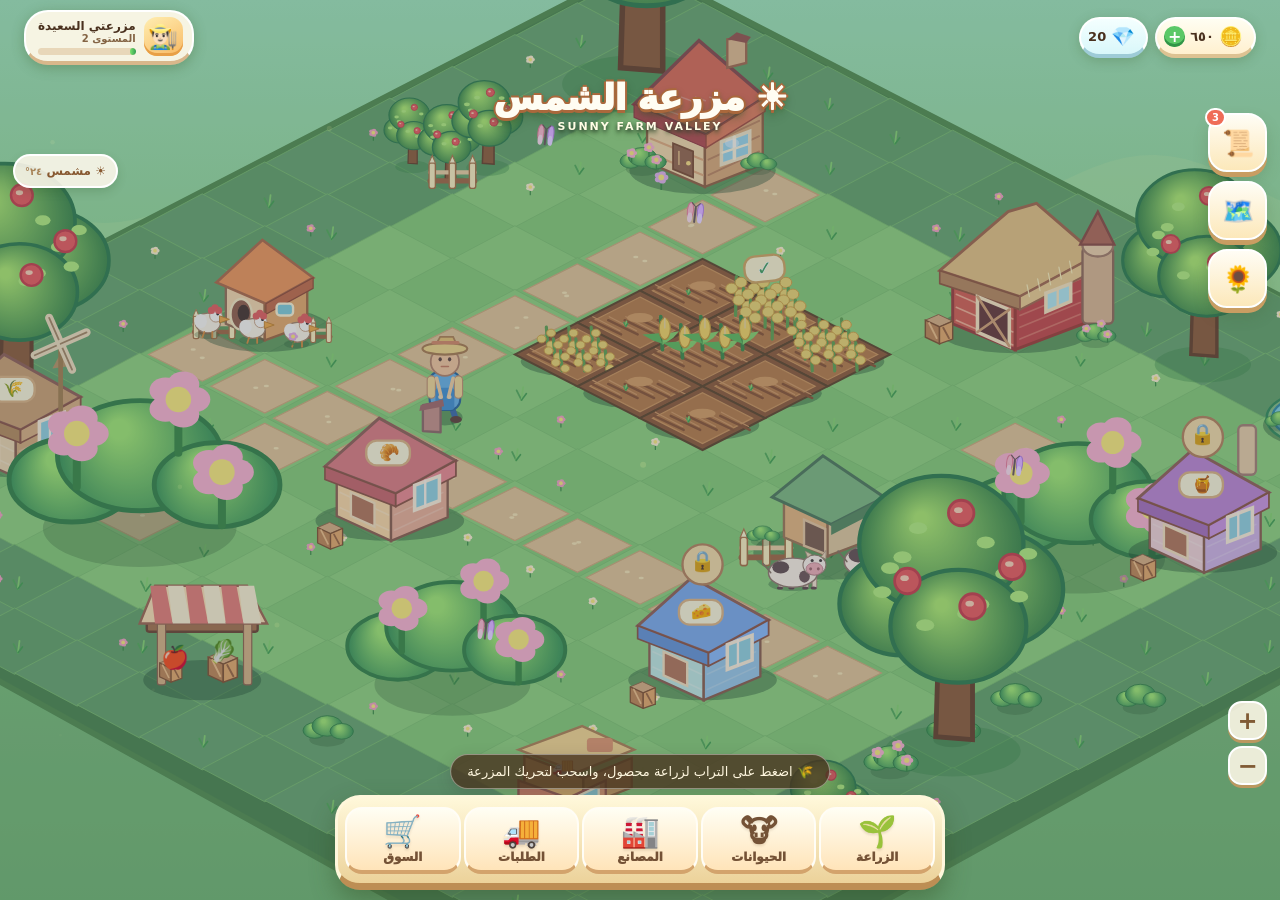
==== sunny-farm/index.html @ 95ce3a07 "Add Sunny Farm Safari browser game" ====
<!DOCTYPE html>
<html lang="ar" dir="rtl">
<head>
<meta charset="utf-8"><meta name="viewport" content="width=device-width,initial-scale=1,viewport-fit=cover,maximum-scale=1,user-scalable=no">
<meta name="theme-color" content="#7ccf74"><meta name="apple-mobile-web-app-capable" content="yes">
<title>مزرعة الشمس ✨ | Sunny Farm</title>
<style>
:root{--brown:#674027;--dark:#49301e;--cream:#fff8e8;--gold:#ffc84d;--green:#4ba65b;--shadow:0 7px 0 #00000016,0 15px 35px #30231925}
*{box-sizing:border-box;-webkit-tap-highlight-color:transparent}html,body{margin:0;width:100%;height:100%;overflow:hidden;font-family:system-ui,-apple-system,"Segoe UI",Tahoma,sans-serif;color:var(--dark);overscroll-behavior:none;-webkit-user-select:none;user-select:none}body{background:#81c86a}button{font:inherit;cursor:pointer;border:0;touch-action:manipulation}button:active{transform:translateY(2px) scale(.98)}#game{display:block;width:100%;height:100%;touch-action:none;cursor:grab}#game:active{cursor:grabbing}
#ui{position:absolute;inset:0;pointer-events:none;overflow:hidden}#ui>*{pointer-events:auto}
.topbar{position:absolute;left:12px;right:12px;top:calc(env(safe-area-inset-top) + 10px);display:flex;align-items:center;justify-content:space-between;gap:8px;z-index:5;direction:ltr}.profile{display:flex;direction:rtl;gap:8px;align-items:center;background:#fff9e9ed;border:2px solid #fff;border-bottom:4px solid #d9b78b;border-radius:24px;padding:5px 9px 5px 12px;min-width:132px;box-shadow:0 3px 13px #375d2455}.avatar{width:39px;height:39px;display:grid;place-items:center;border-radius:13px;background:linear-gradient(150deg,#ffeeb1,#f8b963);font-size:24px;box-shadow:inset 0 -3px #e8a047}.profile-name{font-size:12px;font-weight:900}.level-line{font-size:10px;color:#836343;font-weight:800}.level-track{height:7px;background:#e8d7b9;border-radius:9px;margin-top:4px;overflow:hidden}.level-fill{height:100%;width:0;background:linear-gradient(90deg,#7ce46e,#319f53);border-radius:9px;transition:width .4s}.wallet{display:flex;align-items:center;gap:7px;direction:rtl}.money-pill{display:flex;align-items:center;gap:5px;background:linear-gradient(180deg,#fffef2,#fff0cf);border:2px solid white;border-bottom:4px solid #ddc292;border-radius:24px;padding:6px 11px 6px 7px;box-shadow:0 3px 12px #375d2440;font-size:13px;font-weight:900;white-space:nowrap}.money-pill span{font-size:19px}.money-pill.gems{background:linear-gradient(180deg,#f4ffff,#d9f7fa);border-bottom-color:#9ecbd7}.plus{display:grid;place-items:center;background:#5bc867;color:white;border-radius:50%;height:21px;width:21px;font-size:16px;box-shadow:inset 0 -3px #319448}
.logo{position:absolute;top:calc(env(safe-area-inset-top) + 80px);left:50%;transform:translateX(-50%);pointer-events:none;text-align:center;filter:drop-shadow(0 3px 2px #3a68294f);white-space:nowrap}.logo-title{font-size:29px;font-weight:1000;line-height:1;color:#fffdf3;text-shadow:0 3px #aa683c,2px 0 #aa683c,-2px 0 #aa683c,0 -2px #aa683c,0 6px 12px #23392240;letter-spacing:-1px}.logo-sub{margin-top:4px;font-size:11px;color:#fffde6;text-shadow:0 2px 4px #283c2b;font-weight:900;letter-spacing:2px}.weather{position:absolute;left:13px;top:calc(env(safe-area-inset-top) + 154px);background:#fff9eddf;color:#875830;padding:8px 10px;border:2px solid white;border-radius:18px;box-shadow:0 4px 10px #32541e30;font-weight:900;font-size:12px;max-width:140px}.weather small{font-size:10px;color:#a88458}
.floating-tools{position:absolute;right:13px;top:calc(env(safe-area-inset-top) + 113px);display:flex;flex-direction:column;gap:9px}.float-btn{width:53px;height:53px;position:relative;border-radius:19px;background:linear-gradient(180deg,#fffdf5,#fce8ba);border:2px solid #fff;box-shadow:0 5px 0 #c99d62,0 8px 15px #3d5a2a35;font-size:26px;display:grid;place-items:center}.float-btn b{position:absolute;top:-7px;left:-5px;background:#ef6c57;color:white;border:2px solid white;border-radius:12px;padding:2px 5px;font-size:10px}.hint{position:absolute;left:50%;bottom:calc(env(safe-area-inset-bottom) + 111px);transform:translateX(-50%);background:#493621ce;color:#fff7df;padding:9px 16px;border:1px solid #fff6;border-radius:20px;font-size:12px;white-space:nowrap;max-width:95vw;overflow:hidden;text-overflow:ellipsis;pointer-events:none;text-align:center;box-shadow:0 4px 15px #3333;transition:opacity .3s}.dock{position:absolute;bottom:calc(env(safe-area-inset-bottom) + 10px);left:50%;transform:translateX(-50%);width:min(610px,calc(100% - 18px));height:88px;display:flex;align-items:center;justify-content:space-evenly;gap:3px;padding:7px;background:linear-gradient(180deg,#fff8da,#ecd29a);border:3px solid #fff7dc;border-bottom:7px solid #bd8e54;border-radius:25px;box-shadow:0 11px 25px #34532470}.dock button{min-width:0;flex:1;height:67px;border-radius:17px;background:linear-gradient(180deg,#fffef3,#ffe4b9);border:2px solid #fffdf6;border-bottom:4px solid #d3a36c;display:flex;align-items:center;flex-direction:column;justify-content:center;gap:2px;color:#745236;font-weight:1000;font-size:10px;white-space:nowrap}.dock button.selected,.dock button:active{background:linear-gradient(180deg,#fff3b7,#fbc462);border-bottom-color:#b47831}.dock .ico{font-size:28px;line-height:1.08;filter:drop-shadow(0 2px 1px #93755233)}
.zoom-controls{position:absolute;bottom:calc(env(safe-area-inset-bottom) + 115px);right:13px;display:flex;flex-direction:column;gap:6px}.zoom-controls button{width:39px;height:39px;border-radius:14px;background:#fff8e9de;border:2px solid white;color:#805b35;font-size:24px;font-weight:900;box-shadow:0 3px 0 #bc9860}.toast{position:absolute;top:calc(env(safe-area-inset-top) + 143px);left:50%;transform:translate(-50%,-10px);background:#503720f0;color:white;border:2px solid #fff8;border-radius:19px;padding:12px 18px;font-weight:800;font-size:13px;text-align:center;opacity:0;pointer-events:none;transition:transform .25s,opacity .25s;max-width:90vw;z-index:30}.toast.show{opacity:1;transform:translate(-50%,0)}
#sheetBackdrop{position:absolute;inset:0;background:#1a251455;z-index:11;display:none;align-items:flex-end;justify-content:center;backdrop-filter:blur(2px);-webkit-backdrop-filter:blur(2px)}#sheetBackdrop.open{display:flex}#sheet{width:min(530px,100%);max-height:min(78dvh,780px);overflow:auto;background:linear-gradient(180deg,#fffae9,#f7e3bb);border:3px solid #fff7df;border-bottom:0;border-radius:29px 29px 0 0;box-shadow:0 -9px 40px #1e2b205e;padding:17px 15px calc(env(safe-area-inset-bottom) + 20px);color:#67422c;animation:sheetIn .23s ease-out;scrollbar-width:thin}#sheet::-webkit-scrollbar{width:5px}#sheet::-webkit-scrollbar-thumb{background:#cda779;border-radius:20px}@keyframes sheetIn{from{transform:translateY(30px);opacity:.6}to{transform:translateY(0);opacity:1}}.sheet-head{display:flex;align-items:center;justify-content:space-between;margin-bottom:12px;gap:10px}.sheet-head h2{margin:0;font-size:21px;color:#70442e;text-shadow:0 1px white}.sheet-head .sub{font-size:12px;color:#a07953;margin:5px 0 0}.close-btn{width:39px;height:39px;background:#ffe4cf;border:2px solid white;border-bottom:4px solid #e6b999;border-radius:14px;color:#9d5e4e;font-size:25px;line-height:1;flex-shrink:0}.card-grid{display:grid;grid-template-columns:repeat(2,minmax(0,1fr));gap:10px}.item-card{min-width:0;background:linear-gradient(180deg,#fffef5,#fff1d9);border:2px solid #fff;border-bottom:5px solid #e6c18d;border-radius:20px;padding:12px;text-align:right;box-shadow:0 2px 8px #8b5a2714}.card-icon{height:51px;display:grid;place-items:center;font-size:38px;margin-bottom:4px;filter:drop-shadow(0 3px 1px #71523520)}.card-name{font-size:15px;font-weight:1000}.card-desc{font-size:11px;color:#a07852;min-height:27px;margin-top:4px;line-height:1.6}.pill-row{display:flex;align-items:center;justify-content:space-between;gap:6px;margin-top:10px}.mini-pill{font-size:11px;font-weight:900;border-radius:15px;background:#f4e4c9;padding:5px 7px}.green-btn,.orange-btn,.red-btn,.muted-btn{border-radius:13px;color:white;background:linear-gradient(180deg,#74d871,#369f54);border:2px solid #c9ffc5;border-bottom:4px solid #277a46;font-weight:950;font-size:12px;padding:9px 12px;text-shadow:0 1px #367537;box-shadow:0 4px 9px #30783d20;white-space:nowrap}.orange-btn{background:linear-gradient(#ffcd6e,#ed8a39);border-color:#fff3b2;border-bottom-color:#bd672f}.red-btn{background:linear-gradient(#ff9c8d,#e86652);border-color:#ffe9d1;border-bottom-color:#bb5442}.muted-btn{background:linear-gradient(#d9ccad,#b7a27e);border-color:#fff3d4;border-bottom-color:#918066}.green-btn:disabled,.orange-btn:disabled{filter:grayscale(.72);opacity:.65;cursor:default}.stack{display:flex;flex-direction:column;gap:10px}.list-card{display:flex;align-items:center;gap:12px;border-radius:20px;background:#fff9ec;border:2px solid white;border-bottom:4px solid #dec19b;padding:12px}.list-icon{width:51px;height:51px;display:grid;place-items:center;background:#fff0ce;border-radius:15px;font-size:30px;flex-shrink:0}.list-body{flex:1;min-width:0}.list-title{font-weight:1000;font-size:14px}.list-desc{font-size:11px;color:#a07b59;margin-top:5px;line-height:1.5}.section-title{font-size:15px;font-weight:1000;margin:12px 1px 9px}.inv-grid{display:grid;grid-template-columns:repeat(3,minmax(0,1fr));gap:8px}.inv-cell{border-radius:17px;background:#fffaf0;border:2px solid white;border-bottom:4px solid #e9cba2;padding:8px;text-align:center}.inv-cell .i{font-size:27px}.inv-cell .n{font-weight:900;font-size:11px}.inv-cell .v{font-weight:1000;font-size:14px;color:#44964d}.progress{height:12px;border-radius:14px;background:#e3cb9e;border:2px solid #fff1d6;overflow:hidden;margin:8px 0}.progress span{display:block;height:100%;border-radius:12px;background:linear-gradient(90deg,#a6e76e,#4bad53);transition:width .3s}.big-action{width:100%;font-size:15px;padding:13px}.empty{font-size:12px;color:#9b744d;text-align:center;padding:20px 8px}.field-note{background:#fff5d8;border:1px dashed #d5ad71;border-radius:15px;padding:10px;margin:10px 0;font-size:12px;line-height:1.7}.order-line{display:flex;align-items:center;flex-wrap:wrap;gap:7px;margin:8px 0;font-size:13px}.order-line .need{background:#f4e5cb;border-radius:14px;padding:5px 8px;font-weight:900}.order-line .ok{background:#dff1c5;color:#39854b}.craft-done{color:#3c9f49;font-size:12px;font-weight:900}.mode-sign{position:absolute;top:calc(env(safe-area-inset-top) + 152px);left:50%;transform:translateX(-50%);background:#fff5d7f2;border:2px solid white;border-bottom:4px solid #d4a65f;border-radius:19px;padding:10px 13px;text-align:center;font-weight:900;font-size:13px;display:none;z-index:8;max-width:90vw}.mode-sign button{background:#ffdfcf;border-radius:9px;padding:4px 8px;margin-right:9px;color:#a95344;font-weight:900}
@media(min-width:800px){.logo-title{font-size:36px}.topbar{left:24px;right:24px}.dock{height:95px}.dock button{font-size:12px}.dock .ico{font-size:31px}.float-btn{width:59px;height:59px}.hint{font-size:13px}}@media(max-width:375px){.topbar{gap:3px;left:7px;right:7px}.profile{min-width:122px;padding:4px 6px;gap:5px}.avatar{width:33px;height:33px;font-size:20px}.money-pill{font-size:11px;padding:6px}.money-pill span{font-size:15px}.money-pill.gems .plus{display:none}.logo-title{font-size:24px}.dock{gap:1px;padding:5px}.dock button{font-size:9px}.dock .ico{font-size:25px}.hint{font-size:10px}}
</style>
</head>
<body>
<canvas id="game" aria-label="المزرعة التفاعلية"></canvas>
<div id="ui">
  <header class="topbar"><div class="profile"><div class="avatar">👨🏻‍🌾</div><div style="flex:1"><div class="profile-name">مزرعتي السعيدة</div><div class="level-line" id="levelText">المستوى 2</div><div class="level-track"><div class="level-fill" id="levelFill"></div></div></div></div><div class="wallet"><div class="money-pill"><span>🪙</span><b id="coinText">650</b><div class="plus">+</div></div><div class="money-pill gems"><span>💎</span><b id="gemText">20</b></div></div></header>
  <div class="logo"><div class="logo-title">☀️ مزرعة الشمس</div><div class="logo-sub">SUNNY FARM VALLEY</div></div>
  <button class="weather" id="weatherBtn" title="الطقس">☀️ مشمس <small>٢٤°</small></button>
  <div class="floating-tools"><button class="float-btn" id="questBtn" title="المهام">📜<b id="questBadge">3</b></button><button class="float-btn" id="expandBtn" title="توسعة المزرعة">🗺️</button><button class="float-btn" id="decorBtn" title="ديكور المزرعة">🌻</button></div>
  <div class="zoom-controls"><button id="zoomIn" aria-label="تكبير">+</button><button id="zoomOut" aria-label="تصغير">−</button></div>
  <div class="hint" id="hint">🌾 اضغط على التراب لزراعة محصول، واسحب لتحريك المزرعة</div>
  <div class="mode-sign" id="modeSign"></div>
  <nav class="dock"><button id="plantsBtn"><span class="ico">🌱</span>الزراعة</button><button id="animalsBtn"><span class="ico">🐮</span>الحيوانات</button><button id="factoriesBtn"><span class="ico">🏭</span>المصانع</button><button id="ordersBtn"><span class="ico">🚚</span>الطلبات</button><button id="shopBtn"><span class="ico">🛒</span>السوق</button></nav>
  <div id="toast" class="toast"></div>
  <div id="sheetBackdrop"><section id="sheet" role="dialog" aria-modal="true" aria-label="قائمة اللعبة"></section></div>
</div>
<script>
(()=>{'use strict';
const $=id=>document.getElementById(id), canvas=$('game'), ctx=canvas.getContext('2d',{alpha:false});
const W=106,H=54,MAP=16, SAVE_KEY='sunny_farm_valley_v3';let sw=0,sh=0,dpr=1,zoom=1,panX=0,panY=0,tick=0,frame=0;
const CROPS={wheat:{name:'قمح ذهبي',icon:'🌾',color:'#f5ca51',time:13000,cost:2,yield:4,xp:5,level:1,sell:5},corn:{name:'ذرة حلوة',icon:'🌽',color:'#e6d854',time:26000,cost:3,yield:4,xp:8,level:2,sell:7},carrot:{name:'جزر طازج',icon:'🥕',color:'#f28b3e',time:38000,cost:4,yield:4,xp:11,level:3,sell:9},sugar:{name:'قصب السكر',icon:'🎋',color:'#8cde69',time:58000,cost:6,yield:4,xp:15,level:4,sell:12},strawberry:{name:'فراولة',icon:'🍓',color:'#f65c62',time:75000,cost:8,yield:3,xp:19,level:5,sell:18},pumpkin:{name:'يقطين',icon:'🎃',color:'#f9ab3b',time:100000,cost:11,yield:3,xp:25,level:6,sell:25}};
const GOODS={...CROPS,egg:{name:'بيض طازج',icon:'🥚',sell:16},milk:{name:'حليب',icon:'🥛',sell:22},bread:{name:'خبز طازج',icon:'🍞',sell:35},cheese:{name:'جبن',icon:'🧀',sell:52},feed:{name:'علف',icon:'🌿',sell:15},syrup:{name:'شراب السكر',icon:'🍯',sell:70},jam:{name:'مربى',icon:'🫙',sell:92}};
const FAC={bakery:{name:'المخبز الدافئ',icon:'🥐',lvl:1,recipes:[{item:'bread',ingredients:{wheat:3},ms:24000,xp:16}]},mill:{name:'مطحنة العلف',icon:'🌾',lvl:1,recipes:[{item:'feed',qty:3,ingredients:{wheat:2,corn:1},ms:19000,xp:12}]},dairy:{name:'معمل الألبان',icon:'🧀',lvl:3,recipes:[{item:'cheese',ingredients:{milk:2,corn:1},ms:47000,xp:26}]},sugarmill:{name:'معمل الحلويات',icon:'🍯',lvl:4,recipes:[{item:'syrup',ingredients:{sugar:3},ms:55000,xp:35},{item:'jam',ingredients:{strawberry:3,sugar:1},ms:80000,xp:45,level:5}]}};
const STATIC=[
 {x:3,y:2,type:'house',name:'بيت المزرعة',span:2},
 {x:8,y:2,type:'barn',name:'الحظيرة الكبيرة',span:2},
 {x:2,y:8,type:'chicken',name:'حظيرة الدجاج',span:2},
 {x:10,y:7,type:'cow',name:'مرعى الأبقار',span:2},
 {x:6,y:10,type:'bakery',name:'المخبز',span:2},
 {x:11,y:10,type:'dairy',name:'معمل الألبان',span:2},
 {x:2,y:12,type:'mill',name:'مطحنة العلف',span:2},
 {x:13,y:4,type:'sugarmill',name:'معمل الحلويات',span:2},
 {x:12,y:1,type:'pond',name:'بركة البط'},
 {x:1,y:4,type:'orchard',name:'بستان الأشجار'},
 {x:7,y:14,type:'market',name:'بسطة السوق'},
 {x:12,y:13,type:'truck',name:'لوحة الطلبات'}
];
const PLOT_POS=[[5,4],[6,4],[7,4],[5,5],[6,5],[7,5],[5,6],[6,6],[7,6],[4,4],[4,5],[4,6],[8,5],[8,6],[6,7],[7,7],[8,7],[5,7],[9,5],[10,4],[4,7],[3,6],[3,5],[6,8]];
function fresh(){return {coins:650,gems:20,level:2,xp:4,inventory:{wheat:8,corn:5,egg:2,feed:3,milk:0},plots:PLOT_POS.slice(0,9).map(([x,y],i)=>({x,y,crop:[1,2,6].includes(i)?'wheat':i===4?'corn':null,at:i===1?Date.now()-16000:i===2?Date.now()-7000:i===4?Date.now()-13000:i===6?Date.now()-3500:0})),animals:{chicken:{ready:true,end:0},cow:{ready:false,end:0}},factories:{bakery:null,mill:null,dairy:null,sugarmill:null},orders:[],stats:{harvest:0,eggs:0,orders:0},questsClaimed:{},decors:[],land:0,music:false,weather:false};}
let s=fresh();try{let d=JSON.parse(localStorage.getItem(SAVE_KEY)||'null');if(d&&typeof d.coins==='number'&&d.plots&&d.inventory){s={...fresh(),...d,animals:{...fresh().animals,...d.animals},factories:{...fresh().factories,...d.factories},stats:{...fresh().stats,...d.stats},questsClaimed:d.questsClaimed||{},decors:d.decors||[]};}}catch(e){}
const questDefs=[{key:'harvest',name:'موسم حصاد سعيد',desc:'احصد ٨ مرات من حقولك',icon:'🌾',target:8,reward:115,xp:22},{key:'eggs',name:'فطور أهل القرية',desc:'اجمع ٤ بيضات من الدجاج',icon:'🥚',target:4,reward:135,xp:24},{key:'orders',name:'تاجر القرية',desc:'سلّم طلبين للشاحنة',icon:'🚚',target:2,reward:170,xp:30}];
const rnd=(a,b)=>{let n=Math.sin(a*127.1+b*311.7)*43758.5453;return n-Math.floor(n);};
function save(){try{localStorage.setItem(SAVE_KEY,JSON.stringify(s));}catch(e){}};
function lvlGoal(l){return 26+l*23;}function inv(item){return s.inventory[item]||0;}function add(item,n){s.inventory[item]=Math.max(0,inv(item)+n);}function money(n){s.coins=Math.max(0,s.coins+n);updateHUD();}
function grantXP(n){s.xp+=n;let gained=0;while(s.xp>=lvlGoal(s.level)){s.xp-=lvlGoal(s.level);s.level++;s.coins+=70+s.level*20;gained++;}if(gained){toast('🎉 وصلت للمستوى '+s.level+'! فتحنا لك أشياء جديدة');bursts(sw*.5,sh*.33,'#ffd350',35);}updateHUD();save();}
function updateHUD(){$('coinText').textContent=s.coins.toLocaleString('ar-SA');$('gemText').textContent=s.gems;$('levelText').textContent='المستوى '+s.level;$('levelFill').style.width=Math.min(100,100*s.xp/lvlGoal(s.level))+'%';$('questBadge').textContent=questDefs.filter(q=>!s.questsClaimed[q.key]).length;}
function spawnOrder(i){const allowed=['wheat','corn','egg','bread','feed',...(s.level>=3?['carrot','milk']:[]),...(s.level>=4?['sugar','cheese']:[]),...(s.level>=5?['strawberry']:[])];const j=Math.floor(rnd(Date.now()%999999+i*31,i+3)*allowed.length);const item=allowed[j];let q=(item==='wheat'||item==='corn'?4+Math.floor(rnd(i,Date.now()%300)*3):item==='egg'?2: item==='feed'?2:1);return {id:Date.now()+i*33,item,qty:q,coins:Math.round(q*(GOODS[item].sell||10)*1.85+20),xp:12+q*4};}
if(!s.orders?.length){s.orders=[{id:1,item:'wheat',qty:5,coins:63,xp:14},{id:2,item:'egg',qty:2,coins:86,xp:18},{id:3,item:'corn',qty:4,coins:75,xp:17}];}
let pointer=null,moving=false,activeSheet='',selectedPlot=null,placeMode=null,toastTimer=null,particles=[],floatings=[],truckAnim=0,weatherShift=0,weatherOn=false;
function toast(msg){const el=$('toast');el.textContent=msg;el.classList.add('show');clearTimeout(toastTimer);toastTimer=setTimeout(()=>el.classList.remove('show'),2400)}
function hints(txt){$('hint').textContent=txt;$('hint').style.opacity='1';}
function showMode(txt){const el=$('modeSign');el.style.display='block';el.innerHTML='<span>'+txt+'</span><button id="stopMode">إلغاء ✕</button>';$('stopMode').onclick=()=>{placeMode=null;el.style.display='none'}}
function closeMode(){placeMode=null;$('modeSign').style.display='none'}
function openSheet(title,desc,body){activeSheet=title;$('sheet').innerHTML=`<div class="sheet-head"><div><h2>${title}</h2>${desc?`<p class="sub">${desc}</p>`:''}</div><button class="close-btn" id="sheetClose" aria-label="إغلاق">×</button></div>${body}`;$('sheetBackdrop').classList.add('open');$('sheetClose').onclick=closeSheet;}
function closeSheet(){$('sheetBackdrop').classList.remove('open');activeSheet=''}
$('sheetBackdrop').addEventListener('pointerdown',e=>{if(e.target===$('sheetBackdrop'))closeSheet()});
function progressBar(p){return `<div class="progress"><span style="width:${Math.min(100,Math.max(0,p))}%"></span></div>`;}
function itemIcon(k){return GOODS[k]?.icon||'🎁'}
function afford(ingredients){return Object.entries(ingredients).every(([k,n])=>inv(k)>=n)}
function missingText(ingredients){return Object.entries(ingredients).map(([k,n])=>`${itemIcon(k)} ${n} <span style="color:${inv(k)>=n?'#4e9c59':'#d25b51'}">(عندك ${inv(k)})</span>`).join(' + ')}
function pickSeed(plot){selectedPlot=plot;let html='<div class="field-note">اختر محصولًا، ثم ارجع للحقل لما يكبر حتى تحصده. كل محصول ينتج عدة وحدات! 🌻</div><div class="card-grid">';for(let [k,c]of Object.entries(CROPS)){const lock=s.level<c.level;html+=`<div class="item-card"><div class="card-icon">${c.icon}</div><div class="card-name">${c.name}</div><div class="card-desc">⏱️ ${Math.round(c.time/1000)} ثانية · 📦 ${c.yield} محاصيل</div><div class="pill-row"><span class="mini-pill">🪙 ${c.cost}</span><button class="${lock?'muted-btn':'green-btn'}" ${lock||s.coins<c.cost?'disabled':''} data-seed="${k}">${lock?'🔒 مستوى '+c.level:'ازرع 🌱'}</button></div></div>`;}html+='</div>';openSheet('🌱 هيا نزرع!','حقل جاهز لبداية جديدة',html);document.querySelectorAll('[data-seed]').forEach(b=>b.onclick=()=>plant(plot,b.dataset.seed));}
function plant(plot,k){const c=CROPS[k];if(!c||s.level<c.level||s.coins<c.cost){toast('🪙 تحتاج عملات أو مستوى أعلى');return}plot.crop=k;plot.at=Date.now();money(-c.cost);bursts(...posOf(plot.x,plot.y),'#d5f797',8);floatText(plot.x,plot.y,'🌱 زراعة!');closeSheet();updateHUD();save();}
function harvest(plot){const c=CROPS[plot.crop];if(Date.now()-plot.at<c.time){showCrop(plot);return}add(plot.crop,c.yield);s.stats.harvest++;grantXP(c.xp);floatText(plot.x,plot.y,'+'+c.yield+' '+c.icon);bursts(...posOf(plot.x,plot.y),c.color,16);plot.crop=null;plot.at=0;toast('✨ حصاد رائع! +'+c.yield+' '+c.name);save();}
function showCrop(plot){let c=CROPS[plot.crop],remaining=Math.max(0,c.time-(Date.now()-plot.at)),ready=remaining===0;let body=`<div style="text-align:center;font-size:67px;margin:12px">${c.icon}</div><div style="text-align:center;font-size:16px;font-weight:1000">${ready?'محصولك جاهز للحصاد!':'محصولك ينمو الآن...'}</div>${progressBar(100-100*remaining/c.time)}<div class="field-note">${ready?'احصد الآن واحصل على '+c.yield+' محاصيل.':'متبقي '+Math.ceil(remaining/1000)+' ثانية · تستطيع إكمال أعمال المزرعة والعودة لاحقًا.'}</div><button class="green-btn big-action" id="cropAction">${ready?'🌾 احصد المحصول':'✨ أسرع النمو (💎 1)'}</button>`;openSheet(c.icon+' '+c.name,'من حقل مزرعتك',body);$('cropAction').onclick=()=>{if(ready){harvest(plot);closeSheet();}else if(s.gems>0){s.gems--;plot.at=Date.now()-c.time;updateHUD();save();showCrop(plot)}else toast('💎 ما عندك جواهر كافية')};}
function animalSheet(key){let a=s.animals[key],ch=key==='chicken',req=ch?{wheat:2}:{corn:3},item=ch?'egg':'milk',name=ch?'دجاجات المزرعة':'أبقار المزرعة',produced=ch?2:2,ms=ch?30000:49000;let ready=a.ready||(a.end&&Date.now()>=a.end);if(ready){a.ready=true;a.end=0;save()}let html=`<div style="text-align:center;font-size:72px;margin:7px">${ch?'🐓 🐔':'🐄 🐮'}</div><div class="field-note">${ready?'💚 حيواناتك مبسوطة ومنتجاتها جاهزة للجمع!':a.end?'⏱️ الحيوانات تأكل الآن وتستعد للإنتاج.':'🌿 أطعم الحيوانات حتى تنتج لك منتجات طازجة.'}</div>`;
if(a.end&&!ready){html+=progressBar(100-100*(a.end-Date.now())/ms)+`<p style="text-align:center;font-size:12px">متبقي ${Math.ceil((a.end-Date.now())/1000)} ثانية</p>`;}else if(ready){html+=`<button class="green-btn big-action" id="animalAction">${itemIcon(item)} اجمع ${produced} ${GOODS[item].name}</button>`;}else{html+=`<p class="section-title">المطلوب للتغذية</p><p>${missingText(req)}</p><button class="green-btn big-action" ${!afford(req)?'disabled':''} id="animalAction">🌿 أطعم الحيوانات</button>`;}openSheet((ch?'🐔 ':'🐮 ')+name,'من أجمل أركان المزرعة',html);
let b=$('animalAction');if(b)b.onclick=()=>{if(ready){add(item,produced);a.ready=false;a.end=0;if(ch)s.stats.eggs+=produced;grantXP(ch?8:13);bursts(...posOf(ch?2:10,ch?8:7),'#ffe59c',18);toast('🎉 جمعت '+produced+' '+GOODS[item].name);}else if(afford(req)){Object.entries(req).forEach(([k,n])=>add(k,-n));a.end=Date.now()+ms;a.ready=false;toast('💚 الحيوانات تأكل بسعادة!')}save();animalSheet(key)};}
function factorySheet(k){let f=FAC[k];if(s.level<f.lvl){return openSheet('🔒 '+f.name,'المبنى يحتاج تطوير المزرعة',`<div class="empty" style="font-size:40px">🏗️</div><div class="field-note">افتح ${f.name} عند الوصول إلى المستوى ${f.lvl}. اجمع الخبرة من الزراعة والطلبات!</div>`)}let task=s.factories[k];let done=task&&Date.now()>=task.end;let html=`<div class="field-note">${task?done?'✨ تم تجهيز المنتج! اضغط لاستلامه.':'🔥 المصنع يعمل الآن... يمكنك متابعة المزرعة.':'اختر منتجًا لصناعته من محاصيل مزرعتك.'}</div>`;
if(task){let good=GOODS[task.item],r=f.recipes.find(r=>r.item===task.item);html+=`<div class="list-card"><div class="list-icon">${good.icon}</div><div class="list-body"><div class="list-title">${good.name} × ${task.qty}</div><div class="list-desc">${done?'جاهز للاستلام!':'باقي '+Math.ceil((task.end-Date.now())/1000)+' ثانية'}</div>${progressBar(done?100:100-(task.end-Date.now())/r.ms)}</div></div><br><button id="factoryTake" class="${done?'green-btn':'muted-btn'} big-action" ${!done?'disabled':''}>${done?'📦 استلم المنتج':'⏳ جاري الإنتاج'}</button>`;}else{html+='<div class="stack">';for(let r of f.recipes){let lock=s.level<(r.level||1);html+=`<div class="list-card"><div class="list-icon">${itemIcon(r.item)}</div><div class="list-body"><div class="list-title">${GOODS[r.item].name} × ${r.qty||1}</div><div class="list-desc">${missingText(r.ingredients)}<br>⏱️ ${Math.round(r.ms/1000)} ثانية</div></div><button class="${lock?'muted-btn':'orange-btn'}" data-craft="${r.item}" ${lock||!afford(r.ingredients)?'disabled':''}>${lock?'🔒':'اصنع'}</button></div>`;}html+='</div>';}openSheet(f.icon+' '+f.name,'الإنتاج والتصنيع',html);
if(task&&done){$('factoryTake').onclick=()=>{add(task.item,task.qty);s.factories[k]=null;grantXP(f.recipes.find(r=>r.item===task.item).xp);toast('📦 استلمت '+GOODS[task.item].name);bursts(...posOf((STATIC.find(o=>o.type===k)||{x:6}).x,(STATIC.find(o=>o.type===k)||{y:10}).y),'#ffe36b',19);save();factorySheet(k)}}
document.querySelectorAll('[data-craft]').forEach(b=>b.onclick=()=>{let r=f.recipes.find(r=>r.item===b.dataset.craft);if(!r||!afford(r.ingredients))return toast('المكونات غير كافية');Object.entries(r.ingredients).forEach(([item,n])=>add(item,-n));s.factories[k]={item:r.item,qty:r.qty||1,end:Date.now()+r.ms};toast('🔥 بدأ التصنيع!');save();factorySheet(k)});}
function ordersSheet(){let html='<div class="field-note">🚚 جهّز المطلوب وسلمه للسائق. يعطيك عملات ذهبية وخبرة ويجيب لك طلبات جديدة!</div><div class="stack">';for(let [i,o]of s.orders.entries()){let okay=inv(o.item)>=o.qty;html+=`<div class="list-card"><div class="list-icon">${i===0?'🚛':i===1?'📦':'🧑‍🌾'}</div><div class="list-body"><div class="list-title">طلب القرية #${i+1}</div><div class="list-desc">مطلوب: ${itemIcon(o.item)} ${GOODS[o.item].name} <b>${o.qty}</b> (عندك ${inv(o.item)})</div><div class="list-desc" style="color:#58883b;font-weight:950">🪙 ${o.coins} + ⭐ ${o.xp}</div></div><button data-order="${i}" class="${okay?'green-btn':'muted-btn'}" ${okay?'':'disabled'}>سلّم</button></div>`;}html+='</div>';openSheet('🚚 طلبات القرية','اربح من منتجات مزرعتك',html);document.querySelectorAll('[data-order]').forEach(b=>b.onclick=()=>{let i=+b.dataset.order,o=s.orders[i];if(!o||inv(o.item)<o.qty)return;add(o.item,-o.qty);money(o.coins);grantXP(o.xp);s.stats.orders++;truckAnim=Date.now();floatText(12,13,'🪙 +'+o.coins);s.orders[i]=spawnOrder(i+Math.floor(Math.random()*100));save();toast('🚚 تم توصيل الطلب! +'+o.coins+' عملة');ordersSheet()});}
function marketSheet(){let html='<div class="field-note">🛒 الدكان يشتري منك الفائض بالسعر المعروض. وخزنة المستودع تحفظ كل منتجاتك تلقائيًا.</div><div class="inv-grid">';for(let [k,item]of Object.entries(GOODS)){let n=inv(k);if(n===0&&!(k in CROPS))continue;html+=`<div class="inv-cell"><div class="i">${item.icon}</div><div class="n">${item.name}</div><div class="v">× ${n}</div><button class="orange-btn" style="font-size:10px;padding:6px 9px;margin-top:5px" data-sell="${k}" ${n<1?'disabled':''}>بع 1 🪙${item.sell}</button></div>`;}html+='</div><p class="section-title">تطويرات المزرعة</p><div class="list-card"><div class="list-icon">🌱</div><div class="list-body"><div class="list-title">افتح حقلًا جديدًا</div><div class="list-desc">مساحة إضافية لزراعة محاصيل أكثر</div></div><button class="green-btn" id="buyPlot">🪙 '+plotPrice()+'</button></div>';
openSheet('🛒 دكان القرية','بيع، تطوير، وتجارة',html);document.querySelectorAll('[data-sell]').forEach(b=>b.onclick=()=>{let k=b.dataset.sell;if(inv(k)<1)return;add(k,-1);money(GOODS[k].sell);save();marketSheet();});$('buyPlot').onclick=buyPlot;}
function plotPrice(){return 100+Math.max(0,s.plots.length-9)*55;}
function buyPlot(){if(s.plots.length>=PLOT_POS.length){toast('🌾 فتحت كل الحقول!');return}let cost=plotPrice();if(s.coins<cost){toast('🪙 تحتاج '+cost+' عملة لشراء الحقل');return}money(-cost);let [x,y]=PLOT_POS[s.plots.length];s.plots.push({x,y,crop:null,at:0});grantXP(7);floatText(x,y,'🌱 حقل جديد!');save();toast('✨ فتحت حقل جديد!');marketSheet();}
function plantsSheet(){let total=s.plots.length;let html=`<div class="field-note">🌾 عندك ${total} حقول · ${s.plots.filter(p=>p.crop&&Date.now()-p.at>=CROPS[p.crop].time).length} جاهزة للحصاد. اضغط على حقل التراب في المزرعة لتزرع.</div><div class="card-grid">`;for(let [k,c]of Object.entries(CROPS)){html+=`<div class="item-card"><div class="card-icon">${c.icon}</div><div class="card-name">${c.name}</div><div class="card-desc">${c.level>s.level?'🔒 يفتح بمستوى '+c.level:'متاح للزراعة'} · ⏱️ ${c.time/1000} ث</div><div class="pill-row"><span class="mini-pill">📦 ${inv(k)}</span><span class="mini-pill">🪙 ${c.sell} / وحدة</span></div></div>`;}html+='</div><br><button class="green-btn big-action" id="newField">🌱 أضف حقلًا · 🪙 '+plotPrice()+'</button>';openSheet('🌾 الزراعة والحصاد','ازرع وشاهد مزرعتك تكبر',html);$('newField').onclick=()=>{buyPlot();plantsSheet()};}
function animalsOverview(){let html='<div class="stack">';for(let k of ['chicken','cow']){let a=s.animals[k],ready=a.ready||(a.end&&a.end<=Date.now());html+=`<div class="list-card"><div class="list-icon">${k==='chicken'?'🐔':'🐄'}</div><div class="list-body"><div class="list-title">${k==='chicken'?'حظيرة الدجاج':'مرعى الأبقار'}</div><div class="list-desc">${ready?'💚 المنتجات جاهزة للجمع':a.end?'⏱️ الإنتاج جارٍ':'🌿 بحاجة إلى تغذية'}</div></div><button class="green-btn" data-animal="${k}">زيارة</button></div>`;}html+='</div>';openSheet('🐮 حيوانات المزرعة','اهتم بها لتحصل على منتجات طازجة',html);document.querySelectorAll('[data-animal]').forEach(b=>b.onclick=()=>animalSheet(b.dataset.animal));}
function factoriesOverview(){let html='<div class="stack">';for(let [k,f] of Object.entries(FAC)){let busy=s.factories[k],locked=s.level<f.lvl;html+=`<div class="list-card"><div class="list-icon">${f.icon}</div><div class="list-body"><div class="list-title">${f.name}</div><div class="list-desc">${locked?'🔒 يفتح بالمستوى '+f.lvl:busy?(Date.now()>=busy.end?'✨ المنتج جاهز':'🔥 يعمل حاليًا'):'جاهز لصنع منتجات رائعة'}</div></div><button class="${locked?'muted-btn':'green-btn'}" data-factory="${k}">${locked?'🔒':'دخول'}</button></div>`;}html+='</div>';openSheet('🏭 المصانع والإنتاج','حوّل المحاصيل إلى منتجات أغلى',html);document.querySelectorAll('[data-factory]').forEach(b=>b.onclick=()=>factorySheet(b.dataset.factory));}
function questSheet(){let html='<div class="stack">';for(let q of questDefs){let v=s.stats[q.key]||0,done=v>=q.target,claimed=!!s.questsClaimed[q.key];html+=`<div class="list-card"><div class="list-icon">${q.icon}</div><div class="list-body"><div class="list-title">${q.name}</div><div class="list-desc">${q.desc} · ${Math.min(v,q.target)}/${q.target}</div>${progressBar(v/q.target*100)}<div style="font-size:11px;color:#9a6a38;font-weight:900">🪙 ${q.reward} + ⭐ ${q.xp}</div></div><button class="${done&&!claimed?'green-btn':'muted-btn'}" ${!done||claimed?'disabled':''} data-claim="${q.key}">${claimed?'✓ تم':done?'استلم':'قريبًا'}</button></div>`;}html+='</div>';openSheet('📜 لوحة الإنجازات','أنجز التحديات واربح المكافآت',html);document.querySelectorAll('[data-claim]').forEach(b=>b.onclick=()=>{let q=questDefs.find(x=>x.key===b.dataset.claim);if(!q||s.questsClaimed[q.key]||s.stats[q.key]<q.target)return;s.questsClaimed[q.key]=true;money(q.reward);grantXP(q.xp);toast('🏆 استلمت مكافأة '+q.name);save();questSheet()});}
function landSheet(){let price=250+s.land*300,html=`<div style="text-align:center;font-size:65px;margin:4px">🏞️</div><div class="field-note">وسّع أراضي المزرعة للجهة الخضراء، وأضف ديكورات وتطويرات. توسعت ${s.land} مرة.</div><div class="list-card"><div class="list-icon">🪙</div><div class="list-body"><div class="list-title">افتح قطعة أرض خضراء</div><div class="list-desc">تفتح منطقة ذات أشجار وزهور جديدة</div></div><button id="landBuy" class="green-btn" ${s.land>=4?'disabled':''}>${s.land>=4?'مكتملة':price+' 🪙'}</button></div>`;openSheet('🗺️ توسعة المزرعة','أرض أكبر، فرص أجمل',html);$('landBuy').onclick=()=>{if(s.coins<price){toast('🪙 ما عندك عملات كفاية');return}if(s.land>=4)return;money(-price);s.land++;grantXP(35);bursts(sw*.5,sh*.4,'#b9f76b',28);toast('🏞️ فتحت أرضًا جديدة!');save();landSheet()};}
const DECORS=[{type:'flower',name:'حديقة زهور',icon:'🌷',cost:35},{type:'tree',name:'شجرة تفاح',icon:'🌳',cost:60},{type:'fountain',name:'نافورة',icon:'⛲',cost:130},{type:'hay',name:'بالات قش',icon:'🟨',cost:25},{type:'bench',name:'جلسة خشبية',icon:'🪑',cost:45},{type:'windmill',name:'طاحونة هواء',icon:'🎡',cost:180}];
function decorSheet(){let html='<div class="field-note">🎨 اختر زينة ثم اضغط على أرض فاضية في المزرعة لوضعها بالمكان اللي يعجبك.</div><div class="card-grid">';DECORS.forEach((d,i)=>html+=`<div class="item-card"><div class="card-icon">${d.icon}</div><div class="card-name">${d.name}</div><div class="pill-row"><span class="mini-pill">🪙 ${d.cost}</span><button class="orange-btn" data-decor="${i}" ${s.coins<d.cost?'disabled':''}>اختَر</button></div></div>`);html+='</div>';openSheet('🌻 زينة المزرعة','أجمل مزرعة من تصميمك',html);document.querySelectorAll('[data-decor]').forEach(b=>b.onclick=()=>{placeMode=DECORS[+b.dataset.decor];closeSheet();showMode('✨ اضغط على مكان فاضي لوضع '+placeMode.name);toast('🌼 اختر أرضًا داخل المزرعة')});}
function landAllowed(x,y){let min=2-(s.land>=2?1:0)-(s.land>=4?1:0),max=13+(s.land>=1?1:0)+(s.land>=3?1:0);return x>=min&&y>=min&&x<=max&&y<=max;}
function canPlace(x,y){if(x<0||y<0||x>=MAP||y>=MAP||!landAllowed(x,y))return false;if(s.plots.some(p=>p.x===x&&p.y===y))return false;if(STATIC.some(o=>Math.abs(o.x-x)<(o.span||1)&&Math.abs(o.y-y)<(o.span||1)))return false;return !s.decors.some(o=>o.x===x&&o.y===y);}
function putDecor(x,y){if(!placeMode)return;if(!canPlace(x,y)){toast('🌿 اختر مساحة فاضية أخرى');return}if(s.coins<placeMode.cost){toast('🪙 تحتاج عملات أكثر');closeMode();return}money(-placeMode.cost);s.decors.push({x,y,type:placeMode.type});bursts(...posOf(x,y),'#ffe07d',20);floatText(x,y,'✨ '+placeMode.name);toast('🌸 تزيين رائع!');closeMode();save();}
$('plantsBtn').onclick=plantsSheet;$('animalsBtn').onclick=animalsOverview;$('factoriesBtn').onclick=factoriesOverview;$('ordersBtn').onclick=ordersSheet;$('shopBtn').onclick=marketSheet;$('questBtn').onclick=questSheet;$('expandBtn').onclick=landSheet;$('decorBtn').onclick=decorSheet;
$('weatherBtn').onclick=()=>{s.weather=!s.weather;weatherOn=s.weather;toast(weatherOn?'🌧️ بدأ المطر! اسمع أجواء المزرعة':'☀️ عادت الشمس المشرقة!');save()};
$('zoomIn').onclick=()=>{zoom=Math.min(1.55,zoom+.12)};$('zoomOut').onclick=()=>{zoom=Math.max(.52,zoom-.12)};
function resize(){let box=canvas.getBoundingClientRect();sw=box.width;sh=box.height;dpr=Math.min(2,devicePixelRatio||1);canvas.width=Math.round(sw*dpr);canvas.height=Math.round(sh*dpr);if(!resize.once){zoom=sw<550?.84:sw<880?1.02:1.18;panX=0;panY=0;resize.once=true}}window.addEventListener('resize',resize);resize();
function proj(x,y){return [(x-y)*W*.5,(x+y)*H*.5]};function posOf(x,y){let [px,py]=proj(x,y);let [cx,cy]=proj(7,7);return [sw*.5+panX+(px-cx)*zoom,sh*.50+panY+(py-cy)*zoom]};function cellAt(sx,sy){let[cx,cy]=proj(7,7),xx=(sx-sw*.5-panX)/zoom+cx,yy=(sy-sh*.5-panY)/zoom+cy;return {x:Math.round((yy/H+xx/W)),y:Math.round((yy/H-xx/W))};}
// Drawing helpers: all scenery is hand-painted vector artwork, no remote assets required.
function poly(points,fill,stroke,lw=1){ctx.beginPath();ctx.moveTo(...points[0]);for(let i=1;i<points.length;i++)ctx.lineTo(...points[i]);ctx.closePath();if(fill){ctx.fillStyle=fill;ctx.fill()}if(stroke){ctx.strokeStyle=stroke;ctx.lineWidth=lw;ctx.stroke()}}
function oval(x,y,rx,ry,fill,stroke,lw=1){ctx.beginPath();ctx.ellipse(x,y,Math.max(.01,rx),Math.max(.01,ry),0,0,Math.PI*2);if(fill){ctx.fillStyle=fill;ctx.fill()}if(stroke){ctx.strokeStyle=stroke;ctx.lineWidth=lw;ctx.stroke()}}
function roundRect(x,y,w,h,r,fill,stroke,lw=1){ctx.beginPath();ctx.roundRect(x,y,w,h,r);if(fill){ctx.fillStyle=fill;ctx.fill()}if(stroke){ctx.lineWidth=lw;ctx.strokeStyle=stroke;ctx.stroke()}}
function line(x,y,x2,y2,color,lw=1){ctx.beginPath();ctx.moveTo(x,y);ctx.lineTo(x2,y2);ctx.strokeStyle=color;ctx.lineWidth=lw;ctx.lineCap='round';ctx.stroke()}
function txt(text,x,y,size=12,color='white',stroke='#653c2d',width=2){ctx.textAlign='center';ctx.textBaseline='middle';ctx.font=`900 ${size}px system-ui, sans-serif`;ctx.lineJoin='round';if(width){ctx.lineWidth=width*2;ctx.strokeStyle=stroke;ctx.strokeText(text,x,y)}ctx.fillStyle=color;ctx.fillText(text,x,y)}
function shade(hex,diff){let v=hex.replace('#','');let rgb=[0,2,4].map(i=>Math.min(255,Math.max(0,parseInt(v.slice(i,i+2),16)+diff)));return '#'+rgb.map(i=>i.toString(16).padStart(2,'0')).join('')}
function gradient(x,y,r,c1,c2){let g=ctx.createRadialGradient(x-r*.25,y-r*.32,2,x,y,r);g.addColorStop(0,c1);g.addColorStop(1,c2);return g}
function drop(rx=43,ry=15){oval(0,6,rx,ry,'#254d2861')}
function flower(x,y,scale=1,col='#ffc46e'){ctx.save();ctx.translate(x,y);ctx.scale(scale,scale);line(0,4,0,-5,'#428e3e',1.5);for(let i=0;i<5;i++){let a=i*Math.PI*2/5;oval(Math.cos(a)*3,Math.sin(a)*3-6,3,2.4,col)}oval(0,-6,2.4,2.4,'#ffec75');ctx.restore()}
function grass(x,y,s=1){line(x,y,x-3*s,y-6*s,'#5cae53',1.5);line(x,y,x+1*s,y-8*s,'#8dd66a',1.5);line(x,y,x+3*s,y-4*s,'#4da54b',1.4)}
function soilTile(){poly([[0,-H*.50],[W*.5,0],[0,H*.5],[-W*.5,0]],'#946034','#684c27',1.7);poly([[0,-H*.40],[W*.40,0],[0,H*.40],[-W*.40,0]],'#bd8144','#d39a57',1);for(let i=-2;i<=2;i++){let xx=i*14;line(xx-13,-2,xx+12,10,'#915a30',2.1);line(xx-12,-5,xx+11,7,'#d59c5e',1)}}
function tile(x,y){ctx.save();let color=(x+y)%2===0?'#96d476':'#8dce70';if(!landAllowed(x,y))color=(x+y)%2===0?'#6ca662':'#70a967';const rr=rnd(x,y);poly([[0,-H*.52],[W*.5,0],[0,H*.52],[-W*.5,0]],color,'#84c369',.7);
if(landAllowed(x,y)&&((x<2||x>13||y<2||y>13))){poly([[0,-H*.46],[W*.45,0],[0,H*.46],[-W*.45,0]],'#b1e487');}
if(rr>.7)grass(-12+rr*18,rr*12,rr*.8+.6);if(rr<.18)flower(13,-3,.65,'#fff0c5');if(rnd(y,x)>.86)flower(-14,5,.65,'#f5a6b8');if((x===4&&y>=2&&y<=12)||(y===9&&x>=2&&x<=12)||((x===10||x===11)&&y===4)){poly([[0,-H*.42],[W*.43,0],[0,H*.42],[-W*.43,0]],'#e5c68e','#d3ad74',1);for(let i=0;i<2;i++)oval((rnd(x+i,y)-.5)*23,(rnd(y+i,x)-.5)*10,2.2,1.1,'#f8e4ab');}
ctx.restore()}
function fence(dx,dy,scale=1){ctx.save();ctx.translate(dx,dy);ctx.scale(scale,scale);line(-21,0,21,0,'#a76d3e',5);line(-21,-8,21,-8,'#efd09a',4);for(let i of [-19,0,19]){roundRect(i-3,-17,6,24,2,'#fff0b6','#ac753f',1.3);poly([[i-3,-17],[i,-24],[i+3,-17]],'#fff7c6','#b47e46',1)}ctx.restore()}
function woodenCrate(x,y,scale=1){ctx.save();ctx.translate(x,y);ctx.scale(scale,scale);poly([[-14,-10],[0,-16],[15,-9],[1,-3]],'#deb27a','#95673e',1);poly([[-14,-10],[1,-3],[1,15],[-14,8]],'#c68b4f','#89582d',1.5);poly([[1,-3],[15,-9],[15,10],[1,15]],'#e9ac63','#89582d',1.5);line(-10,-7,-2,9,'#f3c280',2);line(5,-2,11,9,'#a16a3a',2);ctx.restore()}
function tree(x=0,y=0,size=1,fruit=false){ctx.save();ctx.translate(x,y);ctx.scale(size,size);oval(0,5,24,9,'#3e873e55');poly([[-6,0],[-5,-32],[-1,-45],[7,-40],[7,1]],'#956235','#6f4726',1.7);line(1,-35,12,-49,'#875428',4);for(let [xx,yy,r] of [[-18,-47,22],[14,-52,25],[-4,-68,29],[2,-39,24]]){oval(xx,yy,r,r*.83,gradient(xx,yy,r,'#b2eb68','#448c43'),'#388247',1.5);}for(let i=0;i<11;i++){let a=i*2.399+1,rad=18+rnd(i,Math.round(x*3))*15;oval(Math.cos(a)*rad,-56+Math.sin(a)*rad*.61,3.2,2.1,'#b9ef78');}if(fruit){for(let [i,j] of [[-16,-55],[21,-60],[3,-79],[7,-46]]){oval(i,j,4.5,4.5,'#ef6158','#ce4546',1);oval(i-1,j-1,1.5,1,'#ffd4ae')}}ctx.restore()}
function bush(x,y,s=1,flowers=false){ctx.save();ctx.translate(x,y);ctx.scale(s,s);oval(0,3,20,8,'#32592740');for(let [xx,yy,r] of [[-14,-7,13],[0,-12,17],[16,-6,13]])oval(xx,yy,r,r*.67,gradient(xx,yy,r,'#a6e96b','#409750'),'#3d8741',1);if(flowers){for(let [a,b] of [[-13,-10],[8,-17],[17,-2]])flower(a,b,1.1,'#ffb6c6')}ctx.restore()}
function cropArt(type,progress){let a=Math.max(.06,progress),sway=Math.sin(tick*1.9+progress*4)*1.5;ctx.save();ctx.globalAlpha=progress<.12?.65:1;
if(type==='wheat'){for(let row=0;row<3;row++)for(let col=0;col<3;col++){let x=(col-1)*19+(row-1)*6,y=(row-1)*10+4,height=7+a*26;line(x,y,x+sway,y-height,'#69a54a',2.7);if(a>.2){for(let k=0;k<3;k++){oval(x+sway+(k%2?-4:4),y-height+5+k*5,3+a*2,2.6+a*1.8,'#efd56b','#d4a540',.8)}}}}
else if(type==='corn'){for(let i=0;i<5;i++){let x=(i-2)*17,y=(i%2)*7-4,h=9+a*34;line(x,y,x+sway,y-h,'#478e42',3.2);poly([[x,y-5],[x-8,y-14*a],[x-17,y-23*a],[x-3,y-14]],'#68bc56');poly([[x,y-13],[x+14,y-28*a],[x+9,y-10],[x,y-4]],'#8ed466');if(a>.5){oval(x+2,y-h*.63,4.7,9,'#f7d65e','#c99d37',1);line(x+2,y-h*.66,x+2,y-h*.95,'#eed793',1.3)}}}
else if(type==='carrot'){for(let i=0;i<6;i++){let x=(i%3-1)*22+((i/3)|0)*-7,y=(Math.floor(i/3)-.5)*14;oval(x,y+2,8,5,'#8b542b');if(a>.36){poly([[x-5,y-1],[x,y+13*a],[x+6,y-1]],'#ee893f','#c46d2c',1);for(let k=-1;k<=1;k++){line(x,y,x+k*7,y-7-17*a,'#57aa4a',2.7);oval(x+k*6,y-7-16*a,3.5,6,'#74c65d')}}else grass(x,y,.65)}}
else if(type==='sugar'){for(let i=0;i<6;i++){let x=(i%3-1)*18+(Math.floor(i/3)-.5)*9,y=Math.floor(i/3)*9-7;line(x,y,x,y-32*a,'#86d16c',4);for(let k=0;k<4*a;k++){line(x-2,y-k*7-4,x+2,y-k*7-4,'#cfe998',1)}line(x,y-14*a,x-12,y-23*a,'#54aa4b',3);line(x,y-18*a,x+11,y-29*a,'#73bf52',3)}}
else if(type==='strawberry'){for(let i=0;i<6;i++){let x=(i%3-1)*18+(Math.floor(i/3)-.5)*5,y=Math.floor(i/3)*8-2;bush(x,y,.35,false);if(a>.4){oval(x+3,y-5,4+a*2,5+a*2,'#f15e5c','#b84040',.6);oval(x+1,y-6,1,1,'#ffdd98')}}}
else if(type==='pumpkin'){for(let i=0;i<5;i++){let x=(i-2)*19,y=(i%2)*8;oval(x,y,5+a*7,3+a*8,'#f4a54e','#ba6b2c',1);line(x,y-4-a*6,x+3,y-8-a*7,'#489b45',2);line(x-4,y,x-4,y+6,'#e6bc5e',1)}}ctx.restore()}
function plotArt(plot){drop(48,13);soilTile();if(plot.crop){let c=CROPS[plot.crop],v=Math.min(1,(Date.now()-plot.at)/c.time);cropArt(plot.crop,v);if(v>=1){ctx.save();ctx.translate(0,-38+Math.sin(tick*3)*3);ctx.rotate(-.1);roundRect(-17,-16,34,22,9,'#fff4c5','#d6a95b',2);txt('✓',0,-4,16,'#4ea357','#fff',.4);ctx.restore()}}else{oval(0,-4,11,4,'#d9a15d');grass(-12,3,.5)}}
function roofShingles(x,y,cols=5,rows=3,w=16,h=9){for(let j=0;j<rows;j++)for(let i=0;i<cols;i++){let a=x+i*w+j*2,b=y+j*h;line(a,b,a+w*.7,b+h*.25,'#ffffff42',1.2)}}
function label(text,levelLocked=false){ctx.save();let w=Math.min(160,54+text.length*7.1);roundRect(-w/2,-125,w,27,12,'#fff9def5','#d9b47c',2);txt((levelLocked?'🔒 ':'')+text,0,-111,12,'#865532',null,0);ctx.restore()}
function house(){drop(62,20); // farmhouse
poly([[-47,-43],[2,-24],[2,20],[-47,-1]],'#f7d9a1','#99673f',2);poly([[2,-24],[51,-46],[51,1],[2,20]],'#dfac71','#99673f',2);
for(let j=0;j<3;j++){line(-44,-34+j*13,0,-16+j*13,'#e6ae75',1.8);line(5,-16+j*13,48,-36+j*13,'#c18a5a',1.6)}
poly([[-58,-50],[-3,-104],[53,-56],[3,-24]],'#df704f','#8e5046',3);poly([[-58,-50],[3,-24],[3,-13],[-58,-39]],'#b95149','#9c403c',1);poly([[3,-24],[53,-56],[53,-44],[3,-13]],'#e78358','#ab553c',1.2);roofShingles(-42,-56,5,2,12,12);
// chimney
poly([[21,-81],[21,-105],[37,-107],[37,-85]],'#e6be87','#a96f49',2);poly([[21,-105],[29,-111],[41,-107],[37,-102]],'#9c5a48');
// doorway
poly([[-25,-17],[-8,-10],[-8,12],[-25,5]],'#9c6c48','#84522f',1.5);line(-20,-10,-20,1,'#f5ce87',1.1);oval(-12,0,2,2,'#ffe07b');
// window
poly([[16,-18],[40,-27],[40,-7],[16,1]],'#a1d7df','#f4e6bc',3);line(27,-22,27,-4,'#fff3cf',3);line(17,-9,38,-16,'#fff3cf',2);oval(25,-17,6,4,'#ffffff62');
// bushes
bush(-51,3,.7,true);bush(47,4,.55);flower(-35,18,1,'#e7b5e1');
}
function barn(){drop(66,20);poly([[-53,-41],[0,-21],[0,23],[-53,1]],'#d9654d','#a54438',2.5);poly([[0,-21],[58,-44],[58,1],[0,23]],'#c94e43','#a64433',2.5);for(let j=0;j<4;j++){line(-50,-35+j*11,-2,-14+j*11,'#f5b18b',1.3);line(4,-16+j*10,55,-37+j*10,'#dd7861',1.4)}
poly([[-64,-44],[-6,-94],[18,-101],[69,-57],[4,-22]],'#eac47c','#a96d46',2.5);poly([[-64,-44],[4,-22],[4,-11],[-64,-33]],'#be8c57','#985e3b',1.4);poly([[4,-22],[69,-57],[69,-45],[4,-11]],'#f2cf89','#a96e49',1.6);for(let i=0;i<5;i++)line(10+i*9,-32-i*5,12+i*9,-22-i*5,'#fff0b2',1);
poly([[-32,-22],[-5,-11],[-5,20],[-32,8]],'#6f4034','#fee8b9',3);line(-32,-22,-5,20,'#d8a56e',2.3);line(-5,-11,-32,8,'#d8a56e',2.3);
poly([[26,-25],[47,-33],[47,-18],[26,-9]],'#b9e8e4','#fbe6b5',3);line(36,-29,36,-15,'#fbe6b5',2);
// silo
roundRect(57,-64,26,65,4,'#dfb889','#996f52',2);oval(70,-65,13,9,'#f2d2a1','#aa8061',2);poly([[55,-66],[70,-94],[84,-66]],'#b76e51','#92523f',2);
woodenCrate(-65,6,.8);bush(68,15,.6,true)}
function coop(){drop(56,19);fence(-43,8,.8);fence(41,12,.7);poly([[-33,-34],[0,-17],[0,15],[-33,1]],'#f9d9a4','#9d7450',2);poly([[0,-17],[36,-34],[36,2],[0,15]],'#e9ac64','#a66d3c',2);poly([[-41,-34],[-2,-70],[41,-38],[1,-16]],'#f39a54','#b36f44',2.3);poly([[1,-16],[41,-38],[41,-29],[1,-7]],'#c87144','#995132');oval(-20,-7,9,13,'#986345','#f8e9b8',2);oval(-18,-8,5,7,'#4f3b29');roundRect(10,-16,14,10,3,'#86cdd0','#fff4ca',2);for(let i=0;i<3;i++)chickenOne(-49+i*38,10+i*3,.76, i*2.3);flower(24,16,.7,'#e9addb')}
function chickenOne(x,y,s=1,phase=0){ctx.save();ctx.translate(x,y+Math.sin(tick*3+phase)*1.4);ctx.scale(s,s);oval(0,2,14,5,'#315d2e4a');oval(1,-11,14,11,'#fff5db','#a98762',1.4);oval(-7,-13,7,8,'#fff9e9');oval(10,-19,7,7,'#fff9e9','#c99f75',1);poly([[14,-19],[25,-15],[14,-11]],'#f4ad42','#c68629',1);oval(12,-21,1.6,1.6,'#342d25');for(let z=0;z<3;z++)oval(5+z*4,-25-z%2*3,4,4,'#e86358');line(-3,-1,-5,5,'#dd923c',2);line(6,-1,6,5,'#dd923c',2);ctx.restore()}
function farmer(){
ctx.save();ctx.translate(Math.sin(tick*4)*.6,Math.sin(tick*6)*1.3);drop(15,7);
// swaying legs, leather boots and bright blue overalls
let step=Math.sin(tick*5);line(-6,-2,-7-step*3,8,'#456fa0',5);line(6,-2,7+step*3,8,'#456fa0',5);oval(-7-step*3,8,5,3,'#684735');oval(7+step*3,8,5,3,'#684735');
roundRect(-13,-33,26,33,9,'#6fb4dc','#326b93',1.7);roundRect(-15,-29,7,19,4,'#f6da8f','#c79669',1);roundRect(8,-29,7,19,4,'#f6da8f','#c79669',1);
roundRect(-8,-19,16,19,3,'#4c95c8');line(-7,-27,-3,-11,'#f6d19a',3);line(7,-27,3,-11,'#f6d19a',3);oval(-4,-11,1.7,1.7,'#f3dbad');oval(4,-11,1.7,1.7,'#f3dbad');
oval(0,-41,12,12,'#f7c894','#b98762',1.5);oval(-4,-43,1.4,1.8,'#674a39');oval(4,-43,1.4,1.8,'#674a39');line(-3,-37,3,-37,'#cb8159',1.3);
poly([[-10,-51],[-4,-62],[7,-62],[12,-51]],'#ebc46b','#b6864e',1.5);oval(0,-52,19,5,'#f4d780','#af814a',1.8);line(-10,-57,11,-57,'#d98d60',3);ctx.restore()}
function butterfly(x,y,s=1){ctx.save();ctx.translate(x,y+Math.sin(tick*2.9+x)*8);ctx.rotate(Math.sin(tick*1.4+y)*.13);ctx.scale(s,s);let flap=.55+Math.sin(tick*11+x)*.3;oval(-5,-2,6*flap,8,'#ffbdc4','#ec8294',1);oval(5,-2,6*flap,8,'#e8b7ff','#bc84d9',1);oval(-5,5,5*flap,5,'#ffdee2');oval(5,5,5*flap,5,'#f2d9ff');line(0,-5,0,9,'#725d57',2);line(0,-6,-4,-10,'#715b53',1);line(0,-6,4,-10,'#715b53',1);ctx.restore()}
function cowOne(x,y,s=1){ctx.save();ctx.translate(x,y+Math.sin(tick*2)*.9);ctx.scale(s,s);oval(0,10,31,9,'#244e2950');for(let xx of [-18,-3,15,26]){roundRect(xx,0,6,16,2,'#f8e4c5','#a38569',1);oval(xx+2,15,4,2,'#695047')}
oval(1,-5,32,19,'#fff1d9','#987c66',1.9);oval(-15,-12,11,8,'#6d554b');oval(16,0,7,8,'#765a51');line(-28,-5,-38,-17,'#8c775c',2);oval(29,-15,15,13,'#fff3df','#9a8168',1.4);oval(29,-10,11,8,'#f3b1ae','#c68485',1);oval(24,-10,1.9,2,'#a76c67');oval(34,-10,1.9,2,'#a76c67');oval(26,-21,2,2,'#4b4034');oval(37,-21,2,2,'#4b4034');poly([[20,-25],[17,-33],[25,-29]],'#f2d9b2','#b39673',1);poly([[38,-26],[44,-34],[44,-23]],'#f2d9b2','#b39673',1);ctx.restore()}
function cowBarn(){drop(63,23);fence(-52,10,1);fence(52,-2,.9);poly([[-37,-38],[0,-21],[0,9],[-37,-7]],'#e9b977','#a37b4f',2);poly([[0,-21],[39,-38],[39,-6],[0,9]],'#e4ca94','#9e724a',2);poly([[-47,-41],[-4,-76],[48,-41],[3,-18]],'#85bb79','#587e55',2.5);poly([[3,-18],[48,-41],[48,-32],[3,-9]],'#608e59');poly([[-20,-22],[-2,-14],[-2,7],[-20,0]],'#836247','#e9c897',2);cowOne(-30,26,.65);cowOne(37,17,.74);bush(-55,-5,.5)}
function factoryBase(color1,color2,roofCol,icon='✿',factory='bakery'){drop(63,17);poly([[-45,-39],[1,-19],[1,23],[-45,2]],color1,'#94654a',2);poly([[1,-19],[49,-42],[49,3],[1,23]],color2,'#916448',2);for(let j=0;j<3;j++){line(-42,-31+j*13,-1,-12+j*13,'#fff7e344',1.4);line(4,-12+j*13,45,-31+j*13,'#fff7e333',1.3)}
poly([[-55,-40],[-9,-81],[56,-45],[5,-17]],roofCol,'#996651',2.5);poly([[-55,-40],[5,-17],[5,-6],[-55,-29]],shade(roofCol,-21),'#935a40',1.4);poly([[5,-17],[56,-45],[56,-32],[5,-6]],shade(roofCol,14),'#935a40',1.5);
poly([[-33,-18],[-13,-9],[-13,11],[-33,2]],'#b87a54','#f8e1b4',2);poly([[21,-24],[42,-32],[42,-11],[21,-3]],'#99d3d5','#ffefcf',3);line(30,-28,30,-7,'#fff3dc',2);roundRect(-20,-62,37,21,9,'#fff7cf','#e1b77d',2);txt(icon,-1,-51,14,'#9d6d50',null,0);
if(factory==='bakery'){poly([[28,-70],[28,-92],[43,-95],[43,-69]],'#cb9580','#956e61',2);poly([[26,-92],[45,-97],[46,-91],[25,-87]],'#a86e63');}else if(factory==='mill'){poly([[32,-69],[40,-84],[46,-71]],'#be995f');line(39,-90,39,-34,'#aa854a',4);for(let a=0;a<4;a++){let ang=a*Math.PI/2+tick*.8,xx=39,yy=-90;line(xx,yy,xx+Math.cos(ang)*24,yy+Math.sin(ang)*24,'#f3dfb3',7);line(xx,yy,xx+Math.cos(ang)*24,yy+Math.sin(ang)*24,'#aa8a5d',1.5)}}else if(factory==='sugarmill'){roundRect(30,-102,15,42,4,'#eccf9e','#ab846d',2);}woodenCrate(-51,19,.73);}
function bakery(){factoryBase('#ffda9c','#eeb28e','#e2807a','🥐','bakery')}function mill(){factoryBase('#f0d7a4','#d8ae74','#d1a56c','🌾','mill')}function dairy(){factoryBase('#c6e9d8','#9fc9dd','#83aee2','🧀','dairy')}function sugarMill(){factoryBase('#f5d4cc','#d5b6db','#c38aca','🍯','sugarmill')}
function pond(){drop(55,20);oval(0,0,52,25,'#8bbf7c','#3c9155',2);oval(0,-1,47,21,'#71bfc2','#398f9e',2);oval(-8,-4,37,12,'#8ad4d6');for(let i=0;i<4;i++){let x=-28+i*18;oval(x,3+Math.sin(tick+i)*2,11,3,null,'#d7ffff84',1.2)}oval(-21,-9,11,6,'#4b9f62');poly([[-21,-9],[-10,-10],[-17,-2]],'#438e53');flower(-21,-11,1.1,'#ffb0c8');bush(43,7,.5,true);bush(-40,6,.5)}
function orchard(){for(let i=0;i<3;i++)tree(-34+i*32,(i%2)*13,.6+i*.08,true);fence(0,15,.9)}
function truck(){drop(54,15); // animated moving delivery truck
const dx=Date.now()-truckAnim<1900?Math.min(240,(Date.now()-truckAnim)/1900*240):0;
ctx.save();ctx.translate(dx,0);poly([[-45,-38],[5,-19],[5,5],[-45,-12]],'#f6bc67','#9e6b39',2);poly([[5,-19],[46,-36],[46,-11],[5,5]],'#dba45d','#9e6b39',2);poly([[-50,-43],[0,-24],[48,-43],[4,-63]],'#f9d889','#b5864e',2);roundRect(8,-53,22,12,3,'#e49a67');poly([[-50,-17],[-8,-2],[-8,13],[-50,-1]],'#e98962','#a75e49',2);poly([[-8,-2],[24,-17],[24,-2],[-8,13]],'#f2a26f','#a75e49',2);poly([[1,-4],[18,-12],[18,-3],[1,5]],'#9edcdb','#fff4cb',2);for(let xx of [-32,9]){oval(xx,11,10,10,'#454141','#282a2b',2);oval(xx,11,4.8,4.8,'#f4e3c4')}txt('🚚',-12,-27,15,'#ffffff',null,0);ctx.restore();}
function marketStall(){drop(50,17);roundRect(-47,-43,94,8,2,'#ad7847','#754b2d',2);for(let x of [-38,35])roundRect(x,-45,7,55,2,'#dcb67d','#976a48',1);poly([[-53,-42],[-40,-74],[38,-74],[55,-42]],'#ffe2ab','#a46c4b',2);for(let i=0;i<6;i++)poly([[-44+i*15,-74],[-31+i*15,-74],[-25+i*15,-42],[-40+i*15,-42]],i%2?'#fff1c7':'#e98270');woodenCrate(-27,-2,.65);woodenCrate(17,-5,.85);txt('🍎',-23,-12,19,'white',null,0);txt('🥬',18,-17,19,'white',null,0)}
function decorDraw(o){switch(o.type){case 'tree':tree(0,0,1.1,true);break;case 'flower':for(let i=0;i<10;i++)flower((rnd(i,2)-.5)*56,(rnd(i,3)-.5)*20,1.1,['#ffb0cb','#ffdc73','#e9b3ff'][i%3]);bush(0,0,.55,true);break;case 'fountain':drop(31,11);oval(0,-1,32,16,'#e4d4b7','#9a8874',2);oval(0,-3,27,12,'#8ad7df');roundRect(-6,-34,12,28,3,'#f7e2bf','#b59c7a',2);oval(0,-34,10,4,'#8ccfdb');for(let i=-1;i<=1;i++){ctx.beginPath();ctx.moveTo(0,-40);ctx.quadraticCurveTo(i*20,-42,i*20,-5);ctx.strokeStyle='#b0f7f4';ctx.lineWidth=2;ctx.stroke()}break;case 'hay':for(let i=0;i<3;i++){ctx.save();ctx.translate(i*21-25,i%2*9);roundRect(-13,-22,29,20,7,'#f9d668','#c99440',2);for(let k=0;k<4;k++)line(-8+k*5,-18,-8+k*5,-3,'#ebae48',1);ctx.restore()}break;case 'bench':roundRect(-31,-23,63,9,3,'#b98252','#784a2f',2);roundRect(-31,-12,63,10,3,'#d2a16a','#784a2f',2);line(-22,-1,-22,11,'#875a40',4);line(22,-1,22,11,'#875a40',4);break;case 'windmill':drop(36,13);poly([[-13,-3],[-9,-81],[5,-101],[17,-2]],'#e0bf8d','#a08056',2);poly([[-20,-83],[3,-115],[24,-83]],'#f2ddaa','#9a7556',2);for(let i=0;i<4;i++){let a=i*Math.PI/2+tick*.8,px=Math.cos(a)*36,py=Math.sin(a)*36;line(0,-75,px,-75+py,'#ead0a6',9);line(0,-75,px,-75+py,'#987951',1.5)}oval(0,-75,5,5,'#9e704a');break;}}
function details(){// gently moving world ambiance, dust, hills and wildflower border
let cx=sw*.5,cy=sh*.5;ctx.fillStyle='#79bd66';ctx.fillRect(0,0,sw,sh);let g=ctx.createLinearGradient(0,0,0,sh);g.addColorStop(0,'#a6e7b0');g.addColorStop(.45,'#92d47b');g.addColorStop(1,'#6db55c');ctx.fillStyle=g;ctx.fillRect(0,0,sw,sh);
// distant hillside strips
ctx.save();ctx.globalAlpha=.25;for(let j=0;j<3;j++){ctx.beginPath();ctx.moveTo(-30,sh*.20+j*32);for(let x=-30;x<sw+35;x+=15)ctx.lineTo(x,sh*(.21+j*.13)+Math.sin(x*.015+j)*34);ctx.lineTo(sw+35,sh);ctx.lineTo(-30,sh);ctx.closePath();ctx.fillStyle=['#c6ed9d','#80bb69','#579e67'][j];ctx.fill()}ctx.restore();}
function tileGround(){const order=[];for(let x=0;x<MAP;x++)for(let y=0;y<MAP;y++)order.push({x,y,sort:x+y});order.sort((a,b)=>a.sort-b.sort||a.x-b.x);
for(let {x,y}of order){let [px,py]=proj(x,y);ctx.save();ctx.translate(px,py);tile(x,y);ctx.restore();}
// picturesque plants around borders and paths
for(let x=0;x<MAP;x++)for(let y=0;y<MAP;y++){let r=rnd(x+44,y+9);if((x<2||x>13||y<2||y>13)&&r>.59){decorations.push({x,y,type:r>.88?'tree':'bush',seed:r})}}
}
let decorations=[];
function renderWorld(){const [cx,cy]=proj(7,7);ctx.save();ctx.translate(sw*.5+panX,sh*.50+panY);ctx.scale(zoom,zoom);ctx.translate(-cx,-cy);
// base board has gentle thick dirt diamond border
const center=[(MAP-1)*W*.0,(MAP-1)*H*.5];poly([[0,-W*.0-H*.6],[MAP*W*.5,(MAP-1)*H*.5],[0,(MAP*H)+11],[-MAP*W*.5,(MAP-1)*H*.5]],'#548b47','#5b9349',5);
let items=[];for(let x=0;x<MAP;x++)for(let y=0;y<MAP;y++){let [px,py]=proj(x,y);items.push({k:'tile',x,y,px,py,z:x+y})}items.sort((a,b)=>a.z-b.z||a.x-b.x);for(let o of items){ctx.save();ctx.translate(o.px,o.py);tile(o.x,o.y);ctx.restore()}
const actors=[];for(let p of s.plots)actors.push({x:p.x,y:p.y,t:'plot',data:p});for(let o of STATIC)actors.push({x:o.x,y:o.y,t:o.type,data:o});for(let o of s.decors)actors.push({x:o.x,y:o.y,t:'decor',data:o});for(let x=0;x<MAP;x++)for(let y=0;y<MAP;y++){let r=rnd(x+44,y+9);if((x<2||x>13||y<2||y>13)&&r>.57&&!canOccupyForScenery(x,y))actors.push({x,y,t:r>.86?'tree':'bush',seed:r});}
// intentional little living props
actors.push({x:4.7+Math.sin(tick*.2)*.35,y:7.8+Math.sin(tick*.27)*.3,t:'farmer',seed:1},{x:10,y:1,t:'tree',seed:3},{x:1,y:11,t:'tree',seed:4},{x:14,y:9,t:'tree',seed:5},{x:1,y:1,t:'tree',seed:6},{x:9,y:12,t:'bush',seed:7},{x:12,y:5,t:'bush',seed:8},{x:4,y:12,t:'bush',seed:9});
actors.sort((a,b)=>(a.x+a.y)-(b.x+b.y)||a.x-b.x);
for(let o of actors){let [xx,yy]=proj(o.x,o.y);ctx.save();ctx.translate(xx,yy);if(o.t==='plot')plotArt(o.data);else if(o.t==='house')house();else if(o.t==='barn')barn();else if(o.t==='chicken')coop();else if(o.t==='cow')cowBarn();else if(o.t==='bakery')bakery();else if(o.t==='dairy')dairy();else if(o.t==='mill')mill();else if(o.t==='sugarmill')sugarMill();else if(o.t==='pond')pond();else if(o.t==='orchard')orchard();else if(o.t==='market')marketStall();else if(o.t==='truck')truck();else if(o.t==='decor')decorDraw(o.data);else if(o.t==='farmer')farmer();else if(o.t==='tree')tree(0,0,(.65+o.seed*.35),o.seed>.8);else if(o.t==='bush')bush(0,0,.5+o.seed*.4,o.seed>.7);
if(['dairy','sugarmill'].includes(o.t)&&s.level<FAC[o.t].lvl){oval(0,-92,17,17,'#f7dc9e','#bb8756',2);txt('🔒',0,-93,17,'white',null,0)}
if(['bakery','dairy','mill','sugarmill'].includes(o.t)&&s.factories[o.t]){let t=s.factories[o.t];if(Date.now()>=t.end){oval(0,-122+Math.sin(tick*3)*3,14,14,'#fff9d4','#e8b15a',2);txt('✓',0,-124+Math.sin(tick*3)*3,14,'#55b35b',null,0)}else{for(let i=0;i<3;i++){let a=(tick*.65+i*.9)%2.7;oval(32+Math.sin(i+a)*6,-100-a*19,5+a*2,3+a,'#fffbe6'+(a<1?'b6':'59'))}}}
ctx.restore();}
const bugs=[[4.5,3.5],[10.8,5.2],[9.3,12.3],[2.4,4.1]];for(let i=0;i<bugs.length;i++){let p=bugs[i],px=proj(p[0]+Math.sin(tick*.33+i)*.4,p[1]+Math.cos(tick*.37+i)*.35);ctx.save();ctx.translate(px[0],px[1]-45);butterfly(0,0,.85);ctx.restore()}ctx.restore();}
function canOccupyForScenery(x,y){return s.plots.some(p=>p.x===x&&p.y===y)||s.decors.some(p=>p.x===x&&p.y===y)||STATIC.some(p=>Math.abs(p.x-x)<(p.span||1)+.2&&Math.abs(p.y-y)<(p.span||1)+.2)}
function rain(){ctx.save();ctx.strokeStyle='#ddfaff9c';ctx.lineWidth=1.4;for(let i=0;i<110;i++){let x=(rnd(i,111)*sw+tick*80)%sw,y=(rnd(i,919)*sh+tick*580)%sh;line(x,y,x-6,y+16,'#e8ffffaa',1.4)}ctx.restore()}
function shadeScene(){let day=(Math.sin(Date.now()/1000/75)+1)/2;let amt=Math.max(0,.25-day*.39);if(amt>.04){ctx.fillStyle=`rgba(30,55,105,${Math.min(.27,amt)})`;ctx.fillRect(0,0,sw,sh)}for(let i=0;i<11;i++){let x=rnd(i,33)*sw,y=rnd(i,77)*sh;let v=(Math.sin(tick*2+i)+1)/2;oval(x,y,1+2*v,1+2*v,'rgba(255,250,170,'+(v*.15)+')')}}
function bursts(x,y,col='#ffee81',n=10){for(let i=0;i<n;i++){let a=Math.PI*2*i/n,sp=40+Math.random()*95;particles.push({x,y,vx:Math.cos(a)*sp,vy:Math.sin(a)*sp-45,life:1,c:col,s:3+Math.random()*5})}}
function floatText(x,y,t){let [xx,yy]=posOf(x,y);floatings.push({x:xx,y:yy,txt:t,life:1})}
function renderParticles(dt){for(let i=particles.length-1;i>=0;i--){let p=particles[i];p.x+=p.vx*dt;p.y+=p.vy*dt;p.vy+=135*dt;p.life-=dt*1.4;if(p.life<=0){particles.splice(i,1);continue}ctx.globalAlpha=p.life;ctx.save();ctx.translate(p.x,p.y);ctx.rotate((1-p.life)*3);roundRect(-p.s/2,-p.s/2,p.s,p.s,2,p.c);ctx.restore()}ctx.globalAlpha=1;for(let i=floatings.length-1;i>=0;i--){let p=floatings[i];p.y-=22*dt;p.life-=dt*.72;if(p.life<=0){floatings.splice(i,1);continue}ctx.globalAlpha=p.life;txt(p.txt,p.x,p.y,17,'#fffddc','#5b8f3d',3)}ctx.globalAlpha=1;}
let lastT=performance.now();function animate(t){let dt=Math.min(.06,(t-lastT)/1000);lastT=t;tick+=dt;frame++;ctx.setTransform(dpr,0,0,dpr,0,0);ctx.clearRect(0,0,sw,sh);details();renderWorld();shadeScene();if(weatherOn)rain();renderParticles(dt);if(frame%45===0){for(let a of Object.values(s.animals))if(a.end&&a.end<=Date.now()){a.ready=true;a.end=0;save()}}requestAnimationFrame(animate)}
function handleTap(sx,sy){let c=cellAt(sx,sy),x=c.x,y=c.y;if(x<0||x>=MAP||y<0||y>=MAP)return; if(placeMode){putDecor(x,y);return;}let p=s.plots.find(p=>p.x===x&&p.y===y);if(p){if(!p.crop)pickSeed(p);else harvest(p);return}
let candidates=STATIC.filter(o=>Math.abs(o.x-x)<(o.span||1)&&Math.abs(o.y-y)<(o.span||1));let o=candidates.sort((a,b)=>Math.abs(a.x-x)+Math.abs(a.y-y)-Math.abs(b.x-x)-Math.abs(b.y-y))[0];if(o){switch(o.type){case'chicken':animalSheet('chicken');return;case'cow':animalSheet('cow');return;case'bakery':case'mill':case'dairy':case'sugarmill':factorySheet(o.type);return;case'truck':ordersSheet();return;case'market':marketSheet();return;case'house':questSheet();return;case'barn':plantsSheet();return;case'pond':toast('🦆 أجواء هادئة عند بركة البط');return;case'orchard':toast('🍎 قريبًا: أشجار الفاكهة المثمرة');return}}
let deco=s.decors.find(o=>o.x===x&&o.y===y);if(deco){toast('🌻 زينة جميلة!');return}
if(s.plots.length<PLOT_POS.length&&PLOT_POS.slice(s.plots.length).some(p=>p[0]===x&&p[1]===y)){toast('🌱 اضغط على السوق لتشتري حقلًا هنا!');return}
}
const pointers=new Map();let tapStart=null;canvas.addEventListener('pointerdown',e=>{canvas.setPointerCapture(e.pointerId);pointers.set(e.pointerId,{x:e.clientX,y:e.clientY});if(pointers.size===1){tapStart={x:e.clientX,y:e.clientY,time:Date.now()};moving=false}else tapStart=null});canvas.addEventListener('pointermove',e=>{if(!pointers.has(e.pointerId))return;let prev=pointers.get(e.pointerId);pointers.set(e.pointerId,{x:e.clientX,y:e.clientY});if(pointers.size===1){let dx=e.clientX-prev.x,dy=e.clientY-prev.y;panX+=dx;panY+=dy;if(tapStart&&Math.hypot(tapStart.x-e.clientX,tapStart.y-e.clientY)>8)moving=true;}else if(pointers.size===2){let arr=[...pointers.values()],ids=[...pointers.keys()];let other=arr[ids.indexOf(e.pointerId)===0?1:0];let prevDist=Math.hypot(prev.x-other.x,prev.y-other.y);let nextDist=Math.hypot(e.clientX-other.x,e.clientY-other.y);if(prevDist>4)zoom=Math.max(.52,Math.min(1.65,zoom*nextDist/prevDist));moving=true;}panX=Math.max(-950,Math.min(950,panX));panY=Math.max(-720,Math.min(720,panY));});canvas.addEventListener('pointerup',e=>{if(!moving&&tapStart&&pointers.size===1&&Date.now()-tapStart.time<700)handleTap(e.clientX,e.clientY);pointers.delete(e.pointerId);tapStart=null});canvas.addEventListener('pointercancel',e=>{pointers.delete(e.pointerId);tapStart=null});canvas.addEventListener('wheel',e=>{e.preventDefault();zoom=Math.max(.52,Math.min(1.65,zoom+(e.deltaY>0?-.07:.07)))},{passive:false});
weatherOn=s.weather;updateHUD();setTimeout(()=>hints('👆 اضغط على الحقول البنية للزراعة • اسحب لتتجول • قرّب بإصبعين'),3000);requestAnimationFrame(animate);setInterval(save,15000);document.addEventListener('visibilitychange',()=>{if(document.hidden)save()});
window.sunnyFarmDebug={get state(){return s},plant,handleTap,posOf,cellAt,openShop:marketSheet,openOrders:ordersSheet,openFactories:factoriesOverview,render:renderWorld};
})();
</script>
</body>
</html>
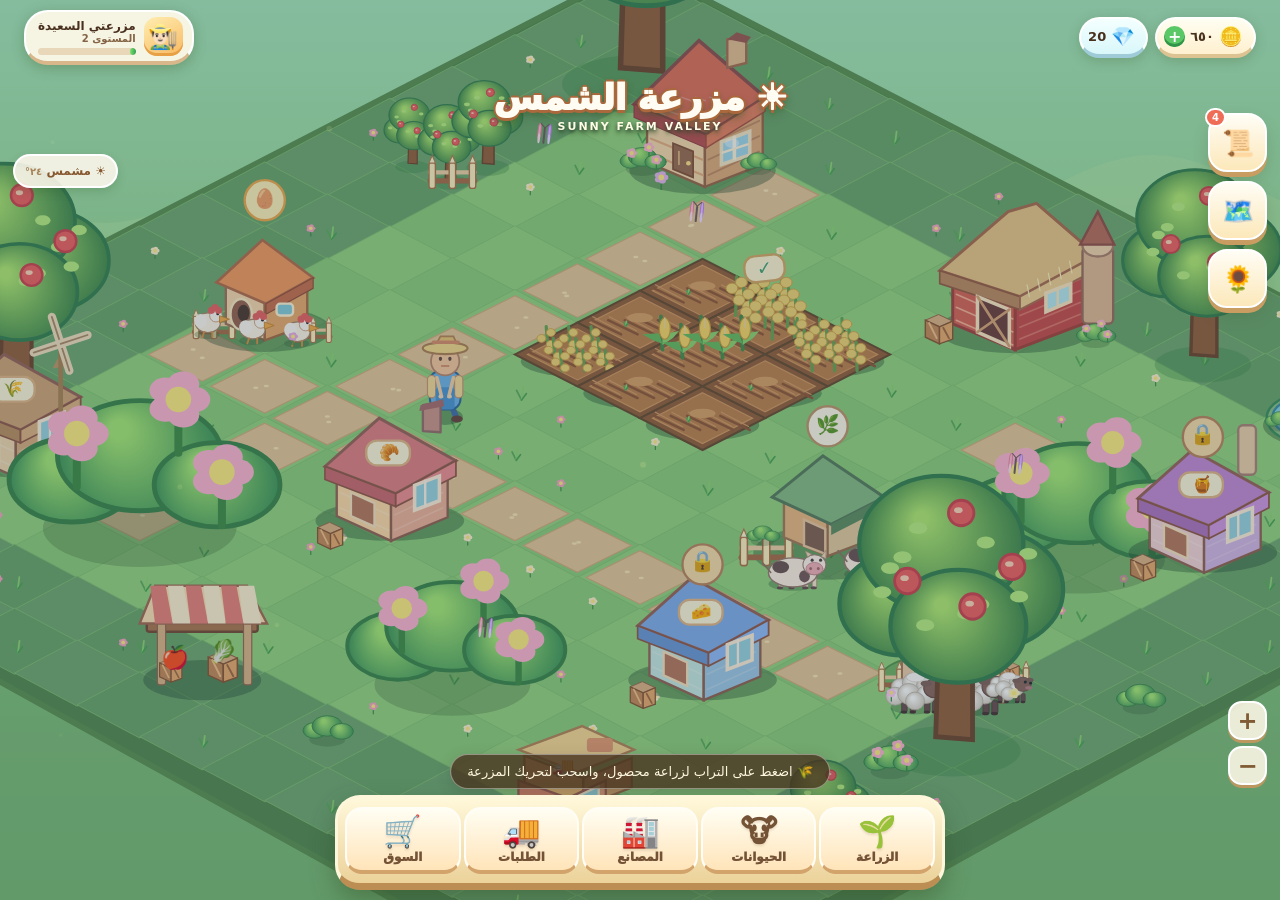
==== commit 35502680: "Phase 4: animated sheep pasture, animal feeding and timed egg milk wool production" ====
--- a/sunny-farm/index.html
+++ b/sunny-farm/index.html
@@ -35,13 +35,19 @@
 const $=id=>document.getElementById(id), canvas=$('game'), ctx=canvas.getContext('2d',{alpha:false});
 const W=106,H=54,MAP=16, SAVE_KEY='sunny_farm_valley_v3';let sw=0,sh=0,dpr=1,zoom=1,panX=0,panY=0,tick=0,frame=0;
 const CROPS={wheat:{name:'قمح ذهبي',icon:'🌾',color:'#f5ca51',time:13000,cost:2,yield:4,xp:5,level:1,sell:5},corn:{name:'ذرة حلوة',icon:'🌽',color:'#e6d854',time:26000,cost:3,yield:4,xp:8,level:2,sell:7},carrot:{name:'جزر طازج',icon:'🥕',color:'#f28b3e',time:38000,cost:4,yield:4,xp:11,level:3,sell:9},sugar:{name:'قصب السكر',icon:'🎋',color:'#8cde69',time:58000,cost:6,yield:4,xp:15,level:4,sell:12},strawberry:{name:'فراولة',icon:'🍓',color:'#f65c62',time:75000,cost:8,yield:3,xp:19,level:5,sell:18},pumpkin:{name:'يقطين',icon:'🎃',color:'#f9ab3b',time:100000,cost:11,yield:3,xp:25,level:6,sell:25}};
-const GOODS={...CROPS,egg:{name:'بيض طازج',icon:'🥚',sell:16},milk:{name:'حليب',icon:'🥛',sell:22},bread:{name:'خبز طازج',icon:'🍞',sell:35},cheese:{name:'جبن',icon:'🧀',sell:52},feed:{name:'علف',icon:'🌿',sell:15},syrup:{name:'شراب السكر',icon:'🍯',sell:70},jam:{name:'مربى',icon:'🫙',sell:92}};
+const GOODS={...CROPS,egg:{name:'بيض طازج',icon:'🥚',sell:16},milk:{name:'حليب',icon:'🥛',sell:22},wool:{name:'صوف ناعم',icon:'🧶',sell:36},bread:{name:'خبز طازج',icon:'🍞',sell:35},cheese:{name:'جبن',icon:'🧀',sell:52},feed:{name:'علف',icon:'🌿',sell:15},syrup:{name:'شراب السكر',icon:'🍯',sell:70},jam:{name:'مربى',icon:'🫙',sell:92}};
 const FAC={bakery:{name:'المخبز الدافئ',icon:'🥐',lvl:1,recipes:[{item:'bread',ingredients:{wheat:3},ms:24000,xp:16}]},mill:{name:'مطحنة العلف',icon:'🌾',lvl:1,recipes:[{item:'feed',qty:3,ingredients:{wheat:2,corn:1},ms:19000,xp:12}]},dairy:{name:'معمل الألبان',icon:'🧀',lvl:3,recipes:[{item:'cheese',ingredients:{milk:2,corn:1},ms:47000,xp:26}]},sugarmill:{name:'معمل الحلويات',icon:'🍯',lvl:4,recipes:[{item:'syrup',ingredients:{sugar:3},ms:55000,xp:35},{item:'jam',ingredients:{strawberry:3,sugar:1},ms:80000,xp:45,level:5}]}};
+const ANIMALS={
+chicken:{name:'حظيرة الدجاج',icon:'🐔',lvl:1,item:'egg',qty:2,ms:30000,xp:8,req:{wheat:2},x:2,y:8,desc:'الدجاج يحب الحبوب ويعطيك بيضًا طازجًا'},
+cow:{name:'مرعى الأبقار',icon:'🐄',lvl:2,item:'milk',qty:2,ms:49000,xp:13,req:{corn:3},x:10,y:7,desc:'أطعم الأبقار الذرة واجمع الحليب'},
+sheep:{name:'مرعى الأغنام',icon:'🐑',lvl:3,item:'wool',qty:2,ms:64000,xp:18,req:{wheat:2,feed:1},x:13,y:8,desc:'الأغنام تنتج الصوف لتبيعه في السوق'}
+};
 const STATIC=[
  {x:3,y:2,type:'house',name:'بيت المزرعة',span:2},
  {x:8,y:2,type:'barn',name:'الحظيرة الكبيرة',span:2},
  {x:2,y:8,type:'chicken',name:'حظيرة الدجاج',span:2},
  {x:10,y:7,type:'cow',name:'مرعى الأبقار',span:2},
+ {x:13,y:8,type:'sheep',name:'مرعى الأغنام',span:1.4},
  {x:6,y:10,type:'bakery',name:'المخبز',span:2},
  {x:11,y:10,type:'dairy',name:'معمل الألبان',span:2},
  {x:2,y:12,type:'mill',name:'مطحنة العلف',span:2},
@@ -52,15 +58,15 @@
  {x:12,y:13,type:'truck',name:'لوحة الطلبات'}
 ];
 const PLOT_POS=[[5,4],[6,4],[7,4],[5,5],[6,5],[7,5],[5,6],[6,6],[7,6],[4,4],[4,5],[4,6],[8,5],[8,6],[6,7],[7,7],[8,7],[5,7],[9,5],[10,4],[4,7],[3,6],[3,5],[6,8]];
-function fresh(){return {coins:650,gems:20,level:2,xp:4,inventory:{wheat:8,corn:5,egg:2,feed:3,milk:0},plots:PLOT_POS.slice(0,9).map(([x,y],i)=>({x,y,crop:[1,2,6].includes(i)?'wheat':i===4?'corn':null,at:i===1?Date.now()-16000:i===2?Date.now()-7000:i===4?Date.now()-13000:i===6?Date.now()-3500:0})),animals:{chicken:{ready:true,end:0},cow:{ready:false,end:0}},factories:{bakery:null,mill:null,dairy:null,sugarmill:null},orders:[],stats:{harvest:0,eggs:0,orders:0},questsClaimed:{},decors:[],land:0,music:false,weather:false};}
+function fresh(){return {coins:650,gems:20,level:2,xp:4,inventory:{wheat:8,corn:5,egg:2,feed:3,milk:0,wool:0},plots:PLOT_POS.slice(0,9).map(([x,y],i)=>({x,y,crop:[1,2,6].includes(i)?'wheat':i===4?'corn':null,at:i===1?Date.now()-16000:i===2?Date.now()-7000:i===4?Date.now()-13000:i===6?Date.now()-3500:0})),animals:{chicken:{ready:true,end:0},cow:{ready:false,end:0},sheep:{ready:false,end:0}},factories:{bakery:null,mill:null,dairy:null,sugarmill:null},orders:[],stats:{harvest:0,eggs:0,wool:0,orders:0},questsClaimed:{},decors:[],land:0,music:false,weather:false};}
 let s=fresh();try{let d=JSON.parse(localStorage.getItem(SAVE_KEY)||'null');if(d&&typeof d.coins==='number'&&d.plots&&d.inventory){s={...fresh(),...d,animals:{...fresh().animals,...d.animals},factories:{...fresh().factories,...d.factories},stats:{...fresh().stats,...d.stats},questsClaimed:d.questsClaimed||{},decors:d.decors||[]};}}catch(e){}
-const questDefs=[{key:'harvest',name:'موسم حصاد سعيد',desc:'احصد ٨ مرات من حقولك',icon:'🌾',target:8,reward:115,xp:22},{key:'eggs',name:'فطور أهل القرية',desc:'اجمع ٤ بيضات من الدجاج',icon:'🥚',target:4,reward:135,xp:24},{key:'orders',name:'تاجر القرية',desc:'سلّم طلبين للشاحنة',icon:'🚚',target:2,reward:170,xp:30}];
+const questDefs=[{key:'harvest',name:'موسم حصاد سعيد',desc:'احصد ٨ مرات من حقولك',icon:'🌾',target:8,reward:115,xp:22},{key:'eggs',name:'فطور أهل القرية',desc:'اجمع ٤ بيضات من الدجاج',icon:'🥚',target:4,reward:135,xp:24},{key:'wool',name:'صوف الأغنام',desc:'اجمع ٤ قطع صوف من أغنامك',icon:'🧶',target:4,reward:190,xp:32},{key:'orders',name:'تاجر القرية',desc:'سلّم طلبين للشاحنة',icon:'🚚',target:2,reward:170,xp:30}];
 const rnd=(a,b)=>{let n=Math.sin(a*127.1+b*311.7)*43758.5453;return n-Math.floor(n);};
 function save(){try{localStorage.setItem(SAVE_KEY,JSON.stringify(s));}catch(e){}};
 function lvlGoal(l){return 26+l*23;}function inv(item){return s.inventory[item]||0;}function add(item,n){s.inventory[item]=Math.max(0,inv(item)+n);}function money(n){s.coins=Math.max(0,s.coins+n);updateHUD();}
 function grantXP(n){s.xp+=n;let gained=0;while(s.xp>=lvlGoal(s.level)){s.xp-=lvlGoal(s.level);s.level++;s.coins+=70+s.level*20;gained++;}if(gained){toast('🎉 وصلت للمستوى '+s.level+'! فتحنا لك أشياء جديدة');bursts(sw*.5,sh*.33,'#ffd350',35);}updateHUD();save();}
 function updateHUD(){$('coinText').textContent=s.coins.toLocaleString('ar-SA');$('gemText').textContent=s.gems;$('levelText').textContent='المستوى '+s.level;$('levelFill').style.width=Math.min(100,100*s.xp/lvlGoal(s.level))+'%';$('questBadge').textContent=questDefs.filter(q=>!s.questsClaimed[q.key]).length;}
-function spawnOrder(i){const allowed=['wheat','corn','egg','bread','feed',...(s.level>=3?['carrot','milk']:[]),...(s.level>=4?['sugar','cheese']:[]),...(s.level>=5?['strawberry']:[])];const j=Math.floor(rnd(Date.now()%999999+i*31,i+3)*allowed.length);const item=allowed[j];let q=(item==='wheat'||item==='corn'?4+Math.floor(rnd(i,Date.now()%300)*3):item==='egg'?2: item==='feed'?2:1);return {id:Date.now()+i*33,item,qty:q,coins:Math.round(q*(GOODS[item].sell||10)*1.85+20),xp:12+q*4};}
+function spawnOrder(i){const allowed=['wheat','corn','egg','bread','feed',...(s.level>=3?['carrot','milk','wool']:[]),...(s.level>=4?['sugar','cheese']:[]),...(s.level>=5?['strawberry']:[])];const j=Math.floor(rnd(Date.now()%999999+i*31,i+3)*allowed.length);const item=allowed[j];let q=(item==='wheat'||item==='corn'?4+Math.floor(rnd(i,Date.now()%300)*3):item==='egg'?2: item==='feed'?2:1);return {id:Date.now()+i*33,item,qty:q,coins:Math.round(q*(GOODS[item].sell||10)*1.85+20),xp:12+q*4};}
 if(!s.orders?.length){s.orders=[{id:1,item:'wheat',qty:5,coins:63,xp:14},{id:2,item:'egg',qty:2,coins:86,xp:18},{id:3,item:'corn',qty:4,coins:75,xp:17}];}
 let pointer=null,moving=false,activeSheet='',selectedPlot=null,placeMode=null,toastTimer=null,particles=[],floatings=[],truckAnim=0,weatherShift=0,weatherOn=false;
 function toast(msg){const el=$('toast');el.textContent=msg;el.classList.add('show');clearTimeout(toastTimer);toastTimer=setTimeout(()=>el.classList.remove('show'),2400)}
@@ -78,9 +84,33 @@
 function plant(plot,k){const c=CROPS[k];if(!c||s.level<c.level||s.coins<c.cost){toast('🪙 تحتاج عملات أو مستوى أعلى');return}plot.crop=k;plot.at=Date.now();money(-c.cost);bursts(...posOf(plot.x,plot.y),'#d5f797',8);floatText(plot.x,plot.y,'🌱 زراعة!');closeSheet();updateHUD();save();}
 function harvest(plot){const c=CROPS[plot.crop];if(Date.now()-plot.at<c.time){showCrop(plot);return}add(plot.crop,c.yield);s.stats.harvest++;grantXP(c.xp);floatText(plot.x,plot.y,'+'+c.yield+' '+c.icon);bursts(...posOf(plot.x,plot.y),c.color,16);plot.crop=null;plot.at=0;toast('✨ حصاد رائع! +'+c.yield+' '+c.name);save();}
 function showCrop(plot){let c=CROPS[plot.crop],remaining=Math.max(0,c.time-(Date.now()-plot.at)),ready=remaining===0;let body=`<div style="text-align:center;font-size:67px;margin:12px">${c.icon}</div><div style="text-align:center;font-size:16px;font-weight:1000">${ready?'محصولك جاهز للحصاد!':'محصولك ينمو الآن...'}</div>${progressBar(100-100*remaining/c.time)}<div class="field-note">${ready?'احصد الآن واحصل على '+c.yield+' محاصيل.':'متبقي '+Math.ceil(remaining/1000)+' ثانية · تستطيع إكمال أعمال المزرعة والعودة لاحقًا.'}</div><button class="green-btn big-action" id="cropAction">${ready?'🌾 احصد المحصول':'✨ أسرع النمو (💎 1)'}</button>`;openSheet(c.icon+' '+c.name,'من حقل مزرعتك',body);$('cropAction').onclick=()=>{if(ready){harvest(plot);closeSheet();}else if(s.gems>0){s.gems--;plot.at=Date.now()-c.time;updateHUD();save();showCrop(plot)}else toast('💎 ما عندك جواهر كافية')};}
-function animalSheet(key){let a=s.animals[key],ch=key==='chicken',req=ch?{wheat:2}:{corn:3},item=ch?'egg':'milk',name=ch?'دجاجات المزرعة':'أبقار المزرعة',produced=ch?2:2,ms=ch?30000:49000;let ready=a.ready||(a.end&&Date.now()>=a.end);if(ready){a.ready=true;a.end=0;save()}let html=`<div style="text-align:center;font-size:72px;margin:7px">${ch?'🐓 🐔':'🐄 🐮'}</div><div class="field-note">${ready?'💚 حيواناتك مبسوطة ومنتجاتها جاهزة للجمع!':a.end?'⏱️ الحيوانات تأكل الآن وتستعد للإنتاج.':'🌿 أطعم الحيوانات حتى تنتج لك منتجات طازجة.'}</div>`;
-if(a.end&&!ready){html+=progressBar(100-100*(a.end-Date.now())/ms)+`<p style="text-align:center;font-size:12px">متبقي ${Math.ceil((a.end-Date.now())/1000)} ثانية</p>`;}else if(ready){html+=`<button class="green-btn big-action" id="animalAction">${itemIcon(item)} اجمع ${produced} ${GOODS[item].name}</button>`;}else{html+=`<p class="section-title">المطلوب للتغذية</p><p>${missingText(req)}</p><button class="green-btn big-action" ${!afford(req)?'disabled':''} id="animalAction">🌿 أطعم الحيوانات</button>`;}openSheet((ch?'🐔 ':'🐮 ')+name,'من أجمل أركان المزرعة',html);
-let b=$('animalAction');if(b)b.onclick=()=>{if(ready){add(item,produced);a.ready=false;a.end=0;if(ch)s.stats.eggs+=produced;grantXP(ch?8:13);bursts(...posOf(ch?2:10,ch?8:7),'#ffe59c',18);toast('🎉 جمعت '+produced+' '+GOODS[item].name);}else if(afford(req)){Object.entries(req).forEach(([k,n])=>add(k,-n));a.end=Date.now()+ms;a.ready=false;toast('💚 الحيوانات تأكل بسعادة!')}save();animalSheet(key)};}
+function animalSheet(key){
+ const c=ANIMALS[key],a=s.animals[key];if(!c||!a)return;
+ if(s.level<c.lvl){openSheet('🔒 '+c.name,'حيوانات جديدة تفتح مع تقدمك',`<div style="font-size:70px;text-align:center;margin:12px">🐑</div><div class="field-note">مرعى الأغنام يفتح عند المستوى ${c.lvl}. احصد محاصيلك ولبِّ طلبات الشاحنة لتجمع الخبرة!</div>`);return;}
+ const ready=!!(a.ready||(a.end&&Date.now()>=a.end));
+ if(ready&&a.end){a.ready=true;a.end=0;save();}
+ const busy=!!(a.end&&!ready),seconds=Math.ceil(Math.max(0,(a.end||0)-Date.now())/1000);
+ let html=`<div style="text-align:center;font-size:68px;margin:8px">${c.icon}</div><div class="field-note">${c.desc}</div><div style="text-align:center;font-weight:1000;font-size:16px;margin:12px">${ready?'✨ المنتج جاهز للاستلام!':busy?'⏳ الحيوانات تتغذى وتنتج الآن':'🌿 حيواناتك تنتظر وجبتها!'}</div>`;
+ if(busy){html+=progressBar(100-100*seconds*1000/c.ms)+`<p style="text-align:center;font-weight:900">متبقي ${seconds} ثانية</p>`;}
+ else if(ready){html+=`<button class="green-btn big-action" id="animalAction">${GOODS[c.item].icon} اجمع ${c.qty} ${GOODS[c.item].name}</button>`;}
+ else {html+=`<p class="section-title">🌿 الطعام المطلوب</p><div class="field-note">${missingText(c.req)}</div><button class="green-btn big-action" id="animalAction" ${!afford(c.req)?'disabled':''}>🌾 أطعم الحيوانات</button>`;}
+ openSheet(c.icon+' '+c.name,'مرحلة الحيوانات • تغذية وإنتاج',html);
+ const action=$('animalAction');
+ if(action)action.onclick=()=>{
+   if(ready){
+     add(c.item,c.qty);a.ready=false;a.end=0;
+     if(key==='chicken')s.stats.eggs+=c.qty;
+     if(key==='sheep')s.stats.wool=(s.stats.wool||0)+c.qty;
+     grantXP(c.xp);bursts(...posOf(c.x,c.y),'#ffe3a4',24);
+     floatText(c.x,c.y,'+'+c.qty+' '+GOODS[c.item].icon);
+     toast('🎉 جمعت '+c.qty+' '+GOODS[c.item].name);
+   } else if(!a.end&&afford(c.req)){
+     Object.entries(c.req).forEach(([item,n])=>add(item,-n));
+     a.end=Date.now()+c.ms;a.ready=false;toast('💚 بدأ إنتاج '+GOODS[c.item].name+'!');
+   }
+   save();animalSheet(key);
+ };
+}
 function factorySheet(k){let f=FAC[k];if(s.level<f.lvl){return openSheet('🔒 '+f.name,'المبنى يحتاج تطوير المزرعة',`<div class="empty" style="font-size:40px">🏗️</div><div class="field-note">افتح ${f.name} عند الوصول إلى المستوى ${f.lvl}. اجمع الخبرة من الزراعة والطلبات!</div>`)}let task=s.factories[k];let done=task&&Date.now()>=task.end;let html=`<div class="field-note">${task?done?'✨ تم تجهيز المنتج! اضغط لاستلامه.':'🔥 المصنع يعمل الآن... يمكنك متابعة المزرعة.':'اختر منتجًا لصناعته من محاصيل مزرعتك.'}</div>`;
 if(task){let good=GOODS[task.item],r=f.recipes.find(r=>r.item===task.item);html+=`<div class="list-card"><div class="list-icon">${good.icon}</div><div class="list-body"><div class="list-title">${good.name} × ${task.qty}</div><div class="list-desc">${done?'جاهز للاستلام!':'باقي '+Math.ceil((task.end-Date.now())/1000)+' ثانية'}</div>${progressBar(done?100:100-(task.end-Date.now())/r.ms)}</div></div><br><button id="factoryTake" class="${done?'green-btn':'muted-btn'} big-action" ${!done?'disabled':''}>${done?'📦 استلم المنتج':'⏳ جاري الإنتاج'}</button>`;}else{html+='<div class="stack">';for(let r of f.recipes){let lock=s.level<(r.level||1);html+=`<div class="list-card"><div class="list-icon">${itemIcon(r.item)}</div><div class="list-body"><div class="list-title">${GOODS[r.item].name} × ${r.qty||1}</div><div class="list-desc">${missingText(r.ingredients)}<br>⏱️ ${Math.round(r.ms/1000)} ثانية</div></div><button class="${lock?'muted-btn':'orange-btn'}" data-craft="${r.item}" ${lock||!afford(r.ingredients)?'disabled':''}>${lock?'🔒':'اصنع'}</button></div>`;}html+='</div>';}openSheet(f.icon+' '+f.name,'الإنتاج والتصنيع',html);
 if(task&&done){$('factoryTake').onclick=()=>{add(task.item,task.qty);s.factories[k]=null;grantXP(f.recipes.find(r=>r.item===task.item).xp);toast('📦 استلمت '+GOODS[task.item].name);bursts(...posOf((STATIC.find(o=>o.type===k)||{x:6}).x,(STATIC.find(o=>o.type===k)||{y:10}).y),'#ffe36b',19);save();factorySheet(k)}}
@@ -91,7 +121,17 @@
 function plotPrice(){return 100+Math.max(0,s.plots.length-9)*55;}
 function buyPlot(){if(s.plots.length>=PLOT_POS.length){toast('🌾 فتحت كل الحقول!');return}let cost=plotPrice();if(s.coins<cost){toast('🪙 تحتاج '+cost+' عملة لشراء الحقل');return}money(-cost);let [x,y]=PLOT_POS[s.plots.length];s.plots.push({x,y,crop:null,at:0});grantXP(7);floatText(x,y,'🌱 حقل جديد!');save();toast('✨ فتحت حقل جديد!');marketSheet();}
 function plantsSheet(){let total=s.plots.length;let html=`<div class="field-note">🌾 عندك ${total} حقول · ${s.plots.filter(p=>p.crop&&Date.now()-p.at>=CROPS[p.crop].time).length} جاهزة للحصاد. اضغط على حقل التراب في المزرعة لتزرع.</div><div class="card-grid">`;for(let [k,c]of Object.entries(CROPS)){html+=`<div class="item-card"><div class="card-icon">${c.icon}</div><div class="card-name">${c.name}</div><div class="card-desc">${c.level>s.level?'🔒 يفتح بمستوى '+c.level:'متاح للزراعة'} · ⏱️ ${c.time/1000} ث</div><div class="pill-row"><span class="mini-pill">📦 ${inv(k)}</span><span class="mini-pill">🪙 ${c.sell} / وحدة</span></div></div>`;}html+='</div><br><button class="green-btn big-action" id="newField">🌱 أضف حقلًا · 🪙 '+plotPrice()+'</button>';openSheet('🌾 الزراعة والحصاد','ازرع وشاهد مزرعتك تكبر',html);$('newField').onclick=()=>{buyPlot();plantsSheet()};}
-function animalsOverview(){let html='<div class="stack">';for(let k of ['chicken','cow']){let a=s.animals[k],ready=a.ready||(a.end&&a.end<=Date.now());html+=`<div class="list-card"><div class="list-icon">${k==='chicken'?'🐔':'🐄'}</div><div class="list-body"><div class="list-title">${k==='chicken'?'حظيرة الدجاج':'مرعى الأبقار'}</div><div class="list-desc">${ready?'💚 المنتجات جاهزة للجمع':a.end?'⏱️ الإنتاج جارٍ':'🌿 بحاجة إلى تغذية'}</div></div><button class="green-btn" data-animal="${k}">زيارة</button></div>`;}html+='</div>';openSheet('🐮 حيوانات المزرعة','اهتم بها لتحصل على منتجات طازجة',html);document.querySelectorAll('[data-animal]').forEach(b=>b.onclick=()=>animalSheet(b.dataset.animal));}
+function animalsOverview(){
+ let html='<div class="field-note">🐔🐄🐑 اضغط على الحظيرة للتغذية وجمع البيض والحليب والصوف. ستكمل الحيوانات الإنتاج حتى بعد إغلاق Safari.</div><div class="stack">';
+ for(const [k,c]of Object.entries(ANIMALS)){
+  const a=s.animals[k],locked=s.level<c.lvl,ready=a.ready||(a.end&&a.end<=Date.now()),busy=a.end&&!ready;
+  const detail=locked?'🔒 يفتح عند المستوى '+c.lvl:ready?'✨ المنتج جاهز للجمع':busy?'⏳ باقي '+Math.ceil((a.end-Date.now())/1000)+' ثانية':'🌿 تحتاج تغذية';
+  html+=`<div class="list-card"><div class="list-icon">${c.icon}</div><div class="list-body"><div class="list-title">${c.name}</div><div class="list-desc">${detail} · ${GOODS[c.item].icon} × ${c.qty}</div></div><button class="${locked?'muted-btn':'green-btn'}" data-animal="${k}">${locked?'🔒':'زيارة'}</button></div>`;
+ }
+ html+='</div>';
+ openSheet('🐮 حيوانات المزرعة','الإنتاج اليومي في مزرعتك',html);
+ document.querySelectorAll('[data-animal]').forEach(b=>b.onclick=()=>animalSheet(b.dataset.animal));
+}
 function factoriesOverview(){let html='<div class="stack">';for(let [k,f] of Object.entries(FAC)){let busy=s.factories[k],locked=s.level<f.lvl;html+=`<div class="list-card"><div class="list-icon">${f.icon}</div><div class="list-body"><div class="list-title">${f.name}</div><div class="list-desc">${locked?'🔒 يفتح بالمستوى '+f.lvl:busy?(Date.now()>=busy.end?'✨ المنتج جاهز':'🔥 يعمل حاليًا'):'جاهز لصنع منتجات رائعة'}</div></div><button class="${locked?'muted-btn':'green-btn'}" data-factory="${k}">${locked?'🔒':'دخول'}</button></div>`;}html+='</div>';openSheet('🏭 المصانع والإنتاج','حوّل المحاصيل إلى منتجات أغلى',html);document.querySelectorAll('[data-factory]').forEach(b=>b.onclick=()=>factorySheet(b.dataset.factory));}
 function questSheet(){let html='<div class="stack">';for(let q of questDefs){let v=s.stats[q.key]||0,done=v>=q.target,claimed=!!s.questsClaimed[q.key];html+=`<div class="list-card"><div class="list-icon">${q.icon}</div><div class="list-body"><div class="list-title">${q.name}</div><div class="list-desc">${q.desc} · ${Math.min(v,q.target)}/${q.target}</div>${progressBar(v/q.target*100)}<div style="font-size:11px;color:#9a6a38;font-weight:900">🪙 ${q.reward} + ⭐ ${q.xp}</div></div><button class="${done&&!claimed?'green-btn':'muted-btn'}" ${!done||claimed?'disabled':''} data-claim="${q.key}">${claimed?'✓ تم':done?'استلم':'قريبًا'}</button></div>`;}html+='</div>';openSheet('📜 لوحة الإنجازات','أنجز التحديات واربح المكافآت',html);document.querySelectorAll('[data-claim]').forEach(b=>b.onclick=()=>{let q=questDefs.find(x=>x.key===b.dataset.claim);if(!q||s.questsClaimed[q.key]||s.stats[q.key]<q.target)return;s.questsClaimed[q.key]=true;money(q.reward);grantXP(q.xp);toast('🏆 استلمت مكافأة '+q.name);save();questSheet()});}
 function landSheet(){let price=250+s.land*300,html=`<div style="text-align:center;font-size:65px;margin:4px">🏞️</div><div class="field-note">وسّع أراضي المزرعة للجهة الخضراء، وأضف ديكورات وتطويرات. توسعت ${s.land} مرة.</div><div class="list-card"><div class="list-icon">🪙</div><div class="list-body"><div class="list-title">افتح قطعة أرض خضراء</div><div class="list-desc">تفتح منطقة ذات أشجار وزهور جديدة</div></div><button id="landBuy" class="green-btn" ${s.land>=4?'disabled':''}>${s.land>=4?'مكتملة':price+' 🪙'}</button></div>`;openSheet('🗺️ توسعة المزرعة','أرض أكبر، فرص أجمل',html);$('landBuy').onclick=()=>{if(s.coins<price){toast('🪙 ما عندك عملات كفاية');return}if(s.land>=4)return;money(-price);s.land++;grantXP(35);bursts(sw*.5,sh*.4,'#b9f76b',28);toast('🏞️ فتحت أرضًا جديدة!');save();landSheet()};}
@@ -169,6 +209,35 @@
 function cowOne(x,y,s=1){ctx.save();ctx.translate(x,y+Math.sin(tick*2)*.9);ctx.scale(s,s);oval(0,10,31,9,'#244e2950');for(let xx of [-18,-3,15,26]){roundRect(xx,0,6,16,2,'#f8e4c5','#a38569',1);oval(xx+2,15,4,2,'#695047')}
 oval(1,-5,32,19,'#fff1d9','#987c66',1.9);oval(-15,-12,11,8,'#6d554b');oval(16,0,7,8,'#765a51');line(-28,-5,-38,-17,'#8c775c',2);oval(29,-15,15,13,'#fff3df','#9a8168',1.4);oval(29,-10,11,8,'#f3b1ae','#c68485',1);oval(24,-10,1.9,2,'#a76c67');oval(34,-10,1.9,2,'#a76c67');oval(26,-21,2,2,'#4b4034');oval(37,-21,2,2,'#4b4034');poly([[20,-25],[17,-33],[25,-29]],'#f2d9b2','#b39673',1);poly([[38,-26],[44,-34],[44,-23]],'#f2d9b2','#b39673',1);ctx.restore()}
 function cowBarn(){drop(63,23);fence(-52,10,1);fence(52,-2,.9);poly([[-37,-38],[0,-21],[0,9],[-37,-7]],'#e9b977','#a37b4f',2);poly([[0,-21],[39,-38],[39,-6],[0,9]],'#e4ca94','#9e724a',2);poly([[-47,-41],[-4,-76],[48,-41],[3,-18]],'#85bb79','#587e55',2.5);poly([[3,-18],[48,-41],[48,-32],[3,-9]],'#608e59');poly([[-20,-22],[-2,-14],[-2,7],[-20,0]],'#836247','#e9c897',2);cowOne(-30,26,.65);cowOne(37,17,.74);bush(-55,-5,.5)}
+function sheepOne(x,y,scale=1,phase=0){
+ ctx.save();const bounce=Math.sin(tick*2.4+phase)*1.7;ctx.translate(x+Math.sin(tick*.5+phase)*2,y+bounce);ctx.scale(scale,scale);
+ oval(0,9,30,9,'#28582f53');
+ for(let dx of [-16,-5,13,23]){roundRect(dx,0,7,16,3,'#6c5147','#553a35',.8);oval(dx+3,15,4,2,'#49362d');}
+ for(let [dx,dy,rr] of [[-18,-17,11],[-2,-22,13],[15,-19,12],[-24,-5,12],[-7,-8,14],[15,-7,12],[1,1,12]]){oval(dx,dy,rr,rr*.94,gradient(dx,dy,rr,'#fffef2','#d6cfb9'),'#bbb09b',1);}
+ oval(26,-15,14,12,'#8c6856','#694d42',1.3);oval(15,-21,7,4,'#806352');oval(37,-22,7,4,'#806352');
+ oval(30,-19,2.6,2.6,'#272f2a');oval(39,-17,2.5,2.5,'#272f2a');oval(36,-9,6,3,'#b7817e');
+ oval(2,-29,12,6,'#fffbed','#dbd1bc',1);ctx.restore();
+}
+function sheepPen(){
+ drop(57,18);oval(0,3,60,20,'#73b25a','#569544',1.5);
+ for(let [x,y,scale] of [[-45,10,.8],[47,9,.8],[-25,19,.8],[27,20,.8]])fence(x,y,scale);
+ poly([[-43,-28],[-13,-42],[17,-29],[17,-4],[-43,8]],'#eecda0','#a87849',1.7);
+ poly([[-54,-30],[-11,-60],[29,-39],[-1,-12]],'#dc8e5d','#a96745',2.5);
+ poly([[-54,-30],[-1,-12],[-1,-6],[-54,-24]],'#bc6f46','#955536',1.3);
+ oval(-26,-5,8,11,'#6c4c37','#f2d8a3',1.6);
+ woodenCrate(48,-1,.56);
+ sheepOne(-34,24,.67,0);sheepOne(15,24,.75,1.9);sheepOne(48,16,.5,3.2);
+ flower(-52,21,.7,'#ffcaed');flower(52,22,.8,'#fff4a9');
+}
+function animalBubble(key){
+ const c=ANIMALS[key],a=s.animals[key];if(!a)return;
+ const locked=s.level<c.lvl,ready=!locked&&(a.ready||(a.end&&a.end<=Date.now())),busy=!locked&&a.end&&!ready;
+ const bob=Math.sin(tick*2.8+c.x)*3;
+ ctx.save();ctx.translate(0,-104+bob);
+ oval(0,0,17,17,ready?'#fff1ae':locked?'#d4c8ac':'#fff8dc',ready?'#eeaa43':'#bf9762',2);
+ txt(locked?'🔒':ready?GOODS[c.item].icon:busy?'⏳':'🌿',0,0,16,'#6d4728',null,0);
+ ctx.restore();
+}
 function factoryBase(color1,color2,roofCol,icon='✿',factory='bakery'){drop(63,17);poly([[-45,-39],[1,-19],[1,23],[-45,2]],color1,'#94654a',2);poly([[1,-19],[49,-42],[49,3],[1,23]],color2,'#916448',2);for(let j=0;j<3;j++){line(-42,-31+j*13,-1,-12+j*13,'#fff7e344',1.4);line(4,-12+j*13,45,-31+j*13,'#fff7e333',1.3)}
 poly([[-55,-40],[-9,-81],[56,-45],[5,-17]],roofCol,'#996651',2.5);poly([[-55,-40],[5,-17],[5,-6],[-55,-29]],shade(roofCol,-21),'#935a40',1.4);poly([[5,-17],[56,-45],[56,-32],[5,-6]],shade(roofCol,14),'#935a40',1.5);
 poly([[-33,-18],[-13,-9],[-13,11],[-33,2]],'#b87a54','#f8e1b4',2);poly([[21,-24],[42,-32],[42,-11],[21,-3]],'#99d3d5','#ffefcf',3);line(30,-28,30,-7,'#fff3dc',2);roundRect(-20,-62,37,21,9,'#fff7cf','#e1b77d',2);txt(icon,-1,-51,14,'#9d6d50',null,0);
@@ -199,8 +268,9 @@
 // intentional little living props
 actors.push({x:4.7+Math.sin(tick*.2)*.35,y:7.8+Math.sin(tick*.27)*.3,t:'farmer',seed:1},{x:10,y:1,t:'tree',seed:3},{x:1,y:11,t:'tree',seed:4},{x:14,y:9,t:'tree',seed:5},{x:1,y:1,t:'tree',seed:6},{x:9,y:12,t:'bush',seed:7},{x:12,y:5,t:'bush',seed:8},{x:4,y:12,t:'bush',seed:9});
 actors.sort((a,b)=>(a.x+a.y)-(b.x+b.y)||a.x-b.x);
-for(let o of actors){let [xx,yy]=proj(o.x,o.y);ctx.save();ctx.translate(xx,yy);if(o.t==='plot')plotArt(o.data);else if(o.t==='house')house();else if(o.t==='barn')barn();else if(o.t==='chicken')coop();else if(o.t==='cow')cowBarn();else if(o.t==='bakery')bakery();else if(o.t==='dairy')dairy();else if(o.t==='mill')mill();else if(o.t==='sugarmill')sugarMill();else if(o.t==='pond')pond();else if(o.t==='orchard')orchard();else if(o.t==='market')marketStall();else if(o.t==='truck')truck();else if(o.t==='decor')decorDraw(o.data);else if(o.t==='farmer')farmer();else if(o.t==='tree')tree(0,0,(.65+o.seed*.35),o.seed>.8);else if(o.t==='bush')bush(0,0,.5+o.seed*.4,o.seed>.7);
-if(['dairy','sugarmill'].includes(o.t)&&s.level<FAC[o.t].lvl){oval(0,-92,17,17,'#f7dc9e','#bb8756',2);txt('🔒',0,-93,17,'white',null,0)}
+for(let o of actors){let [xx,yy]=proj(o.x,o.y);ctx.save();ctx.translate(xx,yy);if(o.t==='plot')plotArt(o.data);else if(o.t==='house')house();else if(o.t==='barn')barn();else if(o.t==='chicken')coop();else if(o.t==='cow')cowBarn();else if(o.t==='sheep')sheepPen();else if(o.t==='bakery')bakery();else if(o.t==='dairy')dairy();else if(o.t==='mill')mill();else if(o.t==='sugarmill')sugarMill();else if(o.t==='pond')pond();else if(o.t==='orchard')orchard();else if(o.t==='market')marketStall();else if(o.t==='truck')truck();else if(o.t==='decor')decorDraw(o.data);else if(o.t==='farmer')farmer();else if(o.t==='tree')tree(0,0,(.65+o.seed*.35),o.seed>.8);else if(o.t==='bush')bush(0,0,.5+o.seed*.4,o.seed>.7);
+if(['chicken','cow','sheep'].includes(o.t))animalBubble(o.t);
+ if(['dairy','sugarmill'].includes(o.t)&&s.level<FAC[o.t].lvl){oval(0,-92,17,17,'#f7dc9e','#bb8756',2);txt('🔒',0,-93,17,'white',null,0)}
 if(['bakery','dairy','mill','sugarmill'].includes(o.t)&&s.factories[o.t]){let t=s.factories[o.t];if(Date.now()>=t.end){oval(0,-122+Math.sin(tick*3)*3,14,14,'#fff9d4','#e8b15a',2);txt('✓',0,-124+Math.sin(tick*3)*3,14,'#55b35b',null,0)}else{for(let i=0;i<3;i++){let a=(tick*.65+i*.9)%2.7;oval(32+Math.sin(i+a)*6,-100-a*19,5+a*2,3+a,'#fffbe6'+(a<1?'b6':'59'))}}}
 ctx.restore();}
 const bugs=[[4.5,3.5],[10.8,5.2],[9.3,12.3],[2.4,4.1]];for(let i=0;i<bugs.length;i++){let p=bugs[i],px=proj(p[0]+Math.sin(tick*.33+i)*.4,p[1]+Math.cos(tick*.37+i)*.35);ctx.save();ctx.translate(px[0],px[1]-45);butterfly(0,0,.85);ctx.restore()}ctx.restore();}
@@ -212,13 +282,13 @@
 function renderParticles(dt){for(let i=particles.length-1;i>=0;i--){let p=particles[i];p.x+=p.vx*dt;p.y+=p.vy*dt;p.vy+=135*dt;p.life-=dt*1.4;if(p.life<=0){particles.splice(i,1);continue}ctx.globalAlpha=p.life;ctx.save();ctx.translate(p.x,p.y);ctx.rotate((1-p.life)*3);roundRect(-p.s/2,-p.s/2,p.s,p.s,2,p.c);ctx.restore()}ctx.globalAlpha=1;for(let i=floatings.length-1;i>=0;i--){let p=floatings[i];p.y-=22*dt;p.life-=dt*.72;if(p.life<=0){floatings.splice(i,1);continue}ctx.globalAlpha=p.life;txt(p.txt,p.x,p.y,17,'#fffddc','#5b8f3d',3)}ctx.globalAlpha=1;}
 let lastT=performance.now();function animate(t){let dt=Math.min(.06,(t-lastT)/1000);lastT=t;tick+=dt;frame++;ctx.setTransform(dpr,0,0,dpr,0,0);ctx.clearRect(0,0,sw,sh);details();renderWorld();shadeScene();if(weatherOn)rain();renderParticles(dt);if(frame%45===0){for(let a of Object.values(s.animals))if(a.end&&a.end<=Date.now()){a.ready=true;a.end=0;save()}}requestAnimationFrame(animate)}
 function handleTap(sx,sy){let c=cellAt(sx,sy),x=c.x,y=c.y;if(x<0||x>=MAP||y<0||y>=MAP)return; if(placeMode){putDecor(x,y);return;}let p=s.plots.find(p=>p.x===x&&p.y===y);if(p){if(!p.crop)pickSeed(p);else harvest(p);return}
-let candidates=STATIC.filter(o=>Math.abs(o.x-x)<(o.span||1)&&Math.abs(o.y-y)<(o.span||1));let o=candidates.sort((a,b)=>Math.abs(a.x-x)+Math.abs(a.y-y)-Math.abs(b.x-x)-Math.abs(b.y-y))[0];if(o){switch(o.type){case'chicken':animalSheet('chicken');return;case'cow':animalSheet('cow');return;case'bakery':case'mill':case'dairy':case'sugarmill':factorySheet(o.type);return;case'truck':ordersSheet();return;case'market':marketSheet();return;case'house':questSheet();return;case'barn':plantsSheet();return;case'pond':toast('🦆 أجواء هادئة عند بركة البط');return;case'orchard':toast('🍎 قريبًا: أشجار الفاكهة المثمرة');return}}
+let candidates=STATIC.filter(o=>Math.abs(o.x-x)<(o.span||1)&&Math.abs(o.y-y)<(o.span||1));let o=candidates.sort((a,b)=>Math.abs(a.x-x)+Math.abs(a.y-y)-Math.abs(b.x-x)-Math.abs(b.y-y))[0];if(o){switch(o.type){case'chicken':animalSheet('chicken');return;case'cow':animalSheet('cow');return;case'sheep':animalSheet('sheep');return;case'bakery':case'mill':case'dairy':case'sugarmill':factorySheet(o.type);return;case'truck':ordersSheet();return;case'market':marketSheet();return;case'house':questSheet();return;case'barn':plantsSheet();return;case'pond':toast('🦆 أجواء هادئة عند بركة البط');return;case'orchard':toast('🍎 قريبًا: أشجار الفاكهة المثمرة');return}}
 let deco=s.decors.find(o=>o.x===x&&o.y===y);if(deco){toast('🌻 زينة جميلة!');return}
 if(s.plots.length<PLOT_POS.length&&PLOT_POS.slice(s.plots.length).some(p=>p[0]===x&&p[1]===y)){toast('🌱 اضغط على السوق لتشتري حقلًا هنا!');return}
 }
 const pointers=new Map();let tapStart=null;canvas.addEventListener('pointerdown',e=>{canvas.setPointerCapture(e.pointerId);pointers.set(e.pointerId,{x:e.clientX,y:e.clientY});if(pointers.size===1){tapStart={x:e.clientX,y:e.clientY,time:Date.now()};moving=false}else tapStart=null});canvas.addEventListener('pointermove',e=>{if(!pointers.has(e.pointerId))return;let prev=pointers.get(e.pointerId);pointers.set(e.pointerId,{x:e.clientX,y:e.clientY});if(pointers.size===1){let dx=e.clientX-prev.x,dy=e.clientY-prev.y;panX+=dx;panY+=dy;if(tapStart&&Math.hypot(tapStart.x-e.clientX,tapStart.y-e.clientY)>8)moving=true;}else if(pointers.size===2){let arr=[...pointers.values()],ids=[...pointers.keys()];let other=arr[ids.indexOf(e.pointerId)===0?1:0];let prevDist=Math.hypot(prev.x-other.x,prev.y-other.y);let nextDist=Math.hypot(e.clientX-other.x,e.clientY-other.y);if(prevDist>4)zoom=Math.max(.52,Math.min(1.65,zoom*nextDist/prevDist));moving=true;}panX=Math.max(-950,Math.min(950,panX));panY=Math.max(-720,Math.min(720,panY));});canvas.addEventListener('pointerup',e=>{if(!moving&&tapStart&&pointers.size===1&&Date.now()-tapStart.time<700)handleTap(e.clientX,e.clientY);pointers.delete(e.pointerId);tapStart=null});canvas.addEventListener('pointercancel',e=>{pointers.delete(e.pointerId);tapStart=null});canvas.addEventListener('wheel',e=>{e.preventDefault();zoom=Math.max(.52,Math.min(1.65,zoom+(e.deltaY>0?-.07:.07)))},{passive:false});
 weatherOn=s.weather;updateHUD();setTimeout(()=>hints('👆 اضغط على الحقول البنية للزراعة • اسحب لتتجول • قرّب بإصبعين'),3000);requestAnimationFrame(animate);setInterval(save,15000);document.addEventListener('visibilitychange',()=>{if(document.hidden)save()});
-window.sunnyFarmDebug={get state(){return s},plant,handleTap,posOf,cellAt,openShop:marketSheet,openOrders:ordersSheet,openFactories:factoriesOverview,render:renderWorld};
+window.sunnyFarmDebug={get state(){return s},plant,handleTap,posOf,cellAt,openShop:marketSheet,openOrders:ordersSheet,openFactories:factoriesOverview,openAnimals:animalsOverview,render:renderWorld};
 })();
 </script>
 </body>
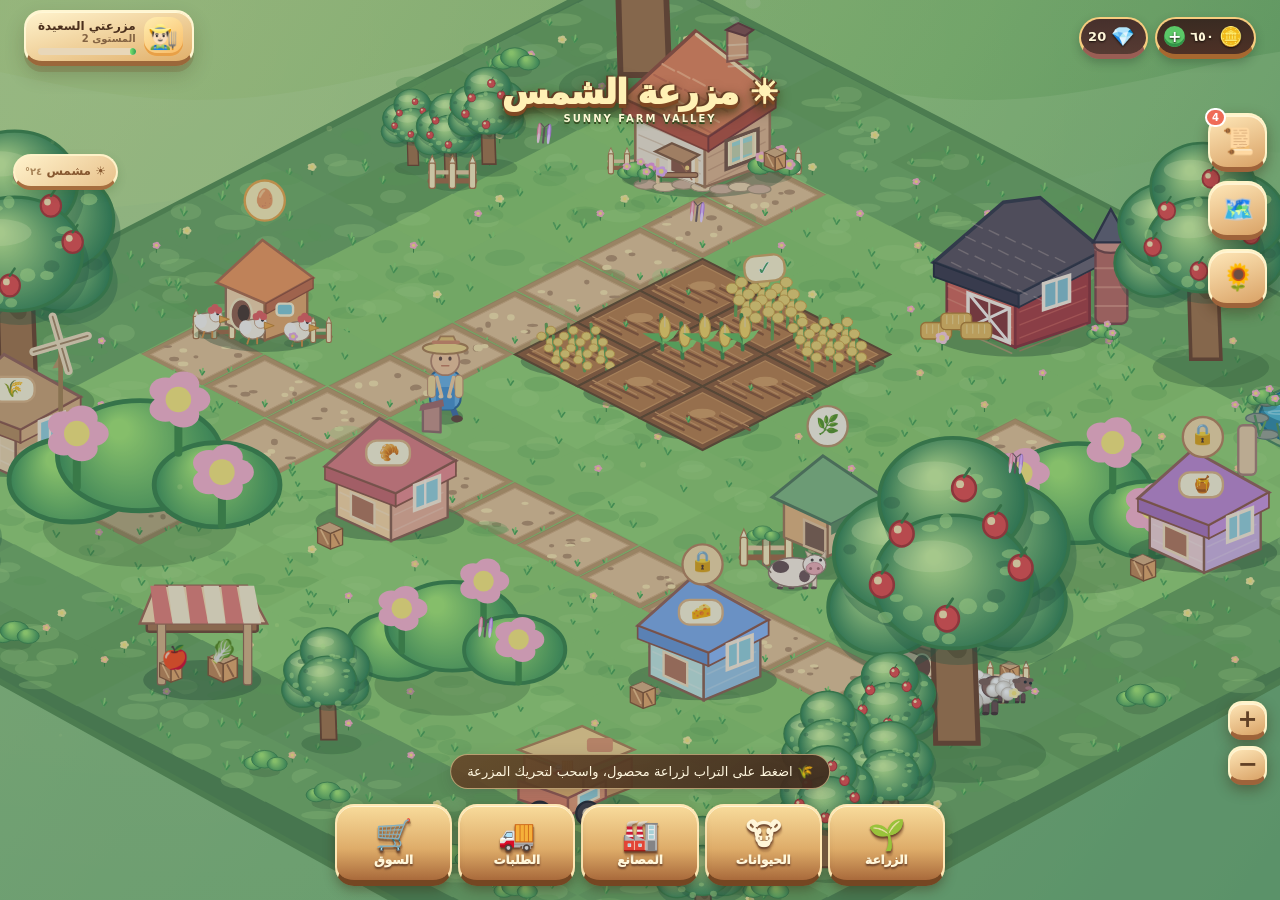
==== commit d86e6105: "Implement actual Phase 1 visual overhaul in playable farm: lush meadow, orchard, house, barn, pond a" ====
--- a/sunny-farm/index.html
+++ b/sunny-farm/index.html
@@ -14,6 +14,26 @@
 .zoom-controls{position:absolute;bottom:calc(env(safe-area-inset-bottom) + 115px);right:13px;display:flex;flex-direction:column;gap:6px}.zoom-controls button{width:39px;height:39px;border-radius:14px;background:#fff8e9de;border:2px solid white;color:#805b35;font-size:24px;font-weight:900;box-shadow:0 3px 0 #bc9860}.toast{position:absolute;top:calc(env(safe-area-inset-top) + 143px);left:50%;transform:translate(-50%,-10px);background:#503720f0;color:white;border:2px solid #fff8;border-radius:19px;padding:12px 18px;font-weight:800;font-size:13px;text-align:center;opacity:0;pointer-events:none;transition:transform .25s,opacity .25s;max-width:90vw;z-index:30}.toast.show{opacity:1;transform:translate(-50%,0)}
 #sheetBackdrop{position:absolute;inset:0;background:#1a251455;z-index:11;display:none;align-items:flex-end;justify-content:center;backdrop-filter:blur(2px);-webkit-backdrop-filter:blur(2px)}#sheetBackdrop.open{display:flex}#sheet{width:min(530px,100%);max-height:min(78dvh,780px);overflow:auto;background:linear-gradient(180deg,#fffae9,#f7e3bb);border:3px solid #fff7df;border-bottom:0;border-radius:29px 29px 0 0;box-shadow:0 -9px 40px #1e2b205e;padding:17px 15px calc(env(safe-area-inset-bottom) + 20px);color:#67422c;animation:sheetIn .23s ease-out;scrollbar-width:thin}#sheet::-webkit-scrollbar{width:5px}#sheet::-webkit-scrollbar-thumb{background:#cda779;border-radius:20px}@keyframes sheetIn{from{transform:translateY(30px);opacity:.6}to{transform:translateY(0);opacity:1}}.sheet-head{display:flex;align-items:center;justify-content:space-between;margin-bottom:12px;gap:10px}.sheet-head h2{margin:0;font-size:21px;color:#70442e;text-shadow:0 1px white}.sheet-head .sub{font-size:12px;color:#a07953;margin:5px 0 0}.close-btn{width:39px;height:39px;background:#ffe4cf;border:2px solid white;border-bottom:4px solid #e6b999;border-radius:14px;color:#9d5e4e;font-size:25px;line-height:1;flex-shrink:0}.card-grid{display:grid;grid-template-columns:repeat(2,minmax(0,1fr));gap:10px}.item-card{min-width:0;background:linear-gradient(180deg,#fffef5,#fff1d9);border:2px solid #fff;border-bottom:5px solid #e6c18d;border-radius:20px;padding:12px;text-align:right;box-shadow:0 2px 8px #8b5a2714}.card-icon{height:51px;display:grid;place-items:center;font-size:38px;margin-bottom:4px;filter:drop-shadow(0 3px 1px #71523520)}.card-name{font-size:15px;font-weight:1000}.card-desc{font-size:11px;color:#a07852;min-height:27px;margin-top:4px;line-height:1.6}.pill-row{display:flex;align-items:center;justify-content:space-between;gap:6px;margin-top:10px}.mini-pill{font-size:11px;font-weight:900;border-radius:15px;background:#f4e4c9;padding:5px 7px}.green-btn,.orange-btn,.red-btn,.muted-btn{border-radius:13px;color:white;background:linear-gradient(180deg,#74d871,#369f54);border:2px solid #c9ffc5;border-bottom:4px solid #277a46;font-weight:950;font-size:12px;padding:9px 12px;text-shadow:0 1px #367537;box-shadow:0 4px 9px #30783d20;white-space:nowrap}.orange-btn{background:linear-gradient(#ffcd6e,#ed8a39);border-color:#fff3b2;border-bottom-color:#bd672f}.red-btn{background:linear-gradient(#ff9c8d,#e86652);border-color:#ffe9d1;border-bottom-color:#bb5442}.muted-btn{background:linear-gradient(#d9ccad,#b7a27e);border-color:#fff3d4;border-bottom-color:#918066}.green-btn:disabled,.orange-btn:disabled{filter:grayscale(.72);opacity:.65;cursor:default}.stack{display:flex;flex-direction:column;gap:10px}.list-card{display:flex;align-items:center;gap:12px;border-radius:20px;background:#fff9ec;border:2px solid white;border-bottom:4px solid #dec19b;padding:12px}.list-icon{width:51px;height:51px;display:grid;place-items:center;background:#fff0ce;border-radius:15px;font-size:30px;flex-shrink:0}.list-body{flex:1;min-width:0}.list-title{font-weight:1000;font-size:14px}.list-desc{font-size:11px;color:#a07b59;margin-top:5px;line-height:1.5}.section-title{font-size:15px;font-weight:1000;margin:12px 1px 9px}.inv-grid{display:grid;grid-template-columns:repeat(3,minmax(0,1fr));gap:8px}.inv-cell{border-radius:17px;background:#fffaf0;border:2px solid white;border-bottom:4px solid #e9cba2;padding:8px;text-align:center}.inv-cell .i{font-size:27px}.inv-cell .n{font-weight:900;font-size:11px}.inv-cell .v{font-weight:1000;font-size:14px;color:#44964d}.progress{height:12px;border-radius:14px;background:#e3cb9e;border:2px solid #fff1d6;overflow:hidden;margin:8px 0}.progress span{display:block;height:100%;border-radius:12px;background:linear-gradient(90deg,#a6e76e,#4bad53);transition:width .3s}.big-action{width:100%;font-size:15px;padding:13px}.empty{font-size:12px;color:#9b744d;text-align:center;padding:20px 8px}.field-note{background:#fff5d8;border:1px dashed #d5ad71;border-radius:15px;padding:10px;margin:10px 0;font-size:12px;line-height:1.7}.order-line{display:flex;align-items:center;flex-wrap:wrap;gap:7px;margin:8px 0;font-size:13px}.order-line .need{background:#f4e5cb;border-radius:14px;padding:5px 8px;font-weight:900}.order-line .ok{background:#dff1c5;color:#39854b}.craft-done{color:#3c9f49;font-size:12px;font-weight:900}.mode-sign{position:absolute;top:calc(env(safe-area-inset-top) + 152px);left:50%;transform:translateX(-50%);background:#fff5d7f2;border:2px solid white;border-bottom:4px solid #d4a65f;border-radius:19px;padding:10px 13px;text-align:center;font-weight:900;font-size:13px;display:none;z-index:8;max-width:90vw}.mode-sign button{background:#ffdfcf;border-radius:9px;padding:4px 8px;margin-right:9px;color:#a95344;font-weight:900}
 @media(min-width:800px){.logo-title{font-size:36px}.topbar{left:24px;right:24px}.dock{height:95px}.dock button{font-size:12px}.dock .ico{font-size:31px}.float-btn{width:59px;height:59px}.hint{font-size:13px}}@media(max-width:375px){.topbar{gap:3px;left:7px;right:7px}.profile{min-width:122px;padding:4px 6px;gap:5px}.avatar{width:33px;height:33px;font-size:20px}.money-pill{font-size:11px;padding:6px}.money-pill span{font-size:15px}.money-pill.gems .plus{display:none}.logo-title{font-size:24px}.dock{gap:1px;padding:5px}.dock button{font-size:9px}.dock .ico{font-size:25px}.hint{font-size:10px}}
+</style>
+<style id="phase-one-visual-redesign">
+/* Real game visual redesign, not the static concept illustration. */
+:root{--brown:#683e20;--dark:#4b301e;--cream:#fff5d9;--gold:#ffca55}
+body{background:#79bb5a}
+.topbar .profile{background:linear-gradient(165deg,#fff3cd,#e1b06b);border:2px solid #fff6d2;border-bottom:5px solid #9b673a;border-radius:18px;box-shadow:inset 0 1px #fff8d8,0 6px 0 #72482738,0 9px 19px #36291436}
+.topbar .money-pill{background:linear-gradient(180deg,#392b22,#4e3126);color:#fff6d9;border:2px solid #f7cd7f;border-bottom:5px solid #a76830;box-shadow:0 4px 10px #263f2b52;text-shadow:0 1px 2px #140e09}
+.topbar .money-pill.gems{background:linear-gradient(180deg,#46302c,#573b33);border-bottom-color:#995e54}
+.logo{top:calc(env(safe-area-inset-top) + 75px)}
+.logo-title{font-size:clamp(22px,7vw,34px);color:#fff1b5;text-shadow:0 4px #7f4823,2px 1px #633d25,-2px -1px #633d25,0 6px 14px #38230c}
+.logo-sub{font-size:10px;letter-spacing:2px;color:#fff9d7;text-shadow:0 2px #344d20}
+.weather{background:linear-gradient(145deg,#fff2cb,#e8c18b);border:2px solid #fef2c8;border-bottom:4px solid #a66e3f}
+.float-btn,.zoom-controls button{background:linear-gradient(160deg,#ffe8b9,#d9a266);border:2px solid #fff4c9;border-bottom:5px solid #9e633a;color:#614025;box-shadow:inset 0 2px #fff4d2,0 5px 14px #34210d65}
+.dock{height:92px;background:transparent;border:0;border-radius:0;box-shadow:none;gap:6px;padding:0;bottom:calc(env(safe-area-inset-bottom) + 9px)}
+.dock button{height:82px;background:linear-gradient(180deg,#f8db9b 0%,#deac69 58%,#a96a3b 100%);border:2px solid #ffe7b4;border-bottom:6px solid #754622;border-radius:19px;box-shadow:inset 0 1px #fff5d6,0 4px 12px #35230c65;color:#fff6d9;text-shadow:0 2px 2px #684029;letter-spacing:0}
+.dock .ico{font-size:30px;filter:drop-shadow(1px 3px 0 #7a4c2d55)}
+.dock button:active{background:linear-gradient(#ffe29d,#c98c4c)}
+.hint{background:linear-gradient(145deg,#654729eb,#3e291df0);border-color:#f6d7a199}
+#sheet{background:linear-gradient(180deg,#fff8db,#efd3a1);border-color:#fff0c5}
+@media(max-width:375px){.dock{gap:3px}.dock button{height:75px;border-radius:14px;font-size:9px}.dock .ico{font-size:25px}.logo{top:calc(env(safe-area-inset-top) + 77px)}}
 </style>
 </head>
 <body>
@@ -157,13 +177,62 @@
 function flower(x,y,scale=1,col='#ffc46e'){ctx.save();ctx.translate(x,y);ctx.scale(scale,scale);line(0,4,0,-5,'#428e3e',1.5);for(let i=0;i<5;i++){let a=i*Math.PI*2/5;oval(Math.cos(a)*3,Math.sin(a)*3-6,3,2.4,col)}oval(0,-6,2.4,2.4,'#ffec75');ctx.restore()}
 function grass(x,y,s=1){line(x,y,x-3*s,y-6*s,'#5cae53',1.5);line(x,y,x+1*s,y-8*s,'#8dd66a',1.5);line(x,y,x+3*s,y-4*s,'#4da54b',1.4)}
 function soilTile(){poly([[0,-H*.50],[W*.5,0],[0,H*.5],[-W*.5,0]],'#946034','#684c27',1.7);poly([[0,-H*.40],[W*.40,0],[0,H*.40],[-W*.40,0]],'#bd8144','#d39a57',1);for(let i=-2;i<=2;i++){let xx=i*14;line(xx-13,-2,xx+12,10,'#915a30',2.1);line(xx-12,-5,xx+11,7,'#d59c5e',1)}}
-function tile(x,y){ctx.save();let color=(x+y)%2===0?'#96d476':'#8dce70';if(!landAllowed(x,y))color=(x+y)%2===0?'#6ca662':'#70a967';const rr=rnd(x,y);poly([[0,-H*.52],[W*.5,0],[0,H*.52],[-W*.5,0]],color,'#84c369',.7);
-if(landAllowed(x,y)&&((x<2||x>13||y<2||y>13))){poly([[0,-H*.46],[W*.45,0],[0,H*.46],[-W*.45,0]],'#b1e487');}
-if(rr>.7)grass(-12+rr*18,rr*12,rr*.8+.6);if(rr<.18)flower(13,-3,.65,'#fff0c5');if(rnd(y,x)>.86)flower(-14,5,.65,'#f5a6b8');if((x===4&&y>=2&&y<=12)||(y===9&&x>=2&&x<=12)||((x===10||x===11)&&y===4)){poly([[0,-H*.42],[W*.43,0],[0,H*.42],[-W*.43,0]],'#e5c68e','#d3ad74',1);for(let i=0;i<2;i++)oval((rnd(x+i,y)-.5)*23,(rnd(y+i,x)-.5)*10,2.2,1.1,'#f8e4ab');}
-ctx.restore()}
+function tile(x,y){
+ ctx.save();
+ const edge=!landAllowed(x,y),r=rnd(x+31,y+47);
+ const grassTones=edge?['#70a95a','#76b15d','#6ca653']:['#92ce65','#91cd67','#98d46c','#8dcb64'];
+ let color=grassTones[Math.floor(rnd(x*2+6,y*3+11)*grassTones.length)];
+ poly([[0,-H*.52],[W*.51,0],[0,H*.52],[-W*.51,0]],color,null);
+ // Organic watercolor patches remove old chessboard seams
+ for(let i=0;i<3;i++){
+  const px=(rnd(x*17+i,y*13+3)-.5)*74,py=(rnd(x*9+6,y*19+i)-.5)*29;
+  oval(px,py,10+rnd(i,x)*9,3.5+rnd(y,i)*4,rnd(i+x,y)>.49?'#aadf7e52':'#6bad5355');
+ }
+ const onPath=(x===4&&y>=2&&y<=12)||(y===9&&x>=2&&x<=12)||((x===10||x===11)&&y===4);
+ if(onPath){
+   poly([[0,-H*.49],[W*.49,0],[0,H*.49],[-W*.49,0]],'#c09c62','#ad8755',.5);
+   poly([[0,-H*.4],[W*.41,0],[0,H*.40],[-W*.41,0]],'#e8c68f','#d7b079',.9);
+   for(let j=0;j<7;j++){
+     let xx=(rnd(x*13+j,y+41)-.5)*66, yy=(rnd(y*14+j,x+7)-.5)*20;
+     oval(xx,yy,1.9+rnd(j,x)*3,1+rnd(j,y)*1.9,j%2?'#fce5a3':'#b99465');
+   }
+   for(let j=0;j<3;j++)grass((j-1)*24,17,(.5+j*.12));
+ }else{
+   for(let j=0;j<4;j++){
+      let xx=(rnd(x*8+j,y*11)-.5)*75,yy=(rnd(x+j,y*12)-.5)*27;
+      if(rnd(j+x*3,y)>.35)grass(xx,yy,.5+rnd(y,j)*.42);
+   }
+   if(r>.68)flower(12+rnd(x,y)*18,-8,.58,r>.86?'#ffce94':'#ffb0c1');
+   if(r<.16)flower(-13,7,.65,'#f6ec96');
+ }
+ ctx.restore();
+}
 function fence(dx,dy,scale=1){ctx.save();ctx.translate(dx,dy);ctx.scale(scale,scale);line(-21,0,21,0,'#a76d3e',5);line(-21,-8,21,-8,'#efd09a',4);for(let i of [-19,0,19]){roundRect(i-3,-17,6,24,2,'#fff0b6','#ac753f',1.3);poly([[i-3,-17],[i,-24],[i+3,-17]],'#fff7c6','#b47e46',1)}ctx.restore()}
 function woodenCrate(x,y,scale=1){ctx.save();ctx.translate(x,y);ctx.scale(scale,scale);poly([[-14,-10],[0,-16],[15,-9],[1,-3]],'#deb27a','#95673e',1);poly([[-14,-10],[1,-3],[1,15],[-14,8]],'#c68b4f','#89582d',1.5);poly([[1,-3],[15,-9],[15,10],[1,15]],'#e9ac63','#89582d',1.5);line(-10,-7,-2,9,'#f3c280',2);line(5,-2,11,9,'#a16a3a',2);ctx.restore()}
-function tree(x=0,y=0,size=1,fruit=false){ctx.save();ctx.translate(x,y);ctx.scale(size,size);oval(0,5,24,9,'#3e873e55');poly([[-6,0],[-5,-32],[-1,-45],[7,-40],[7,1]],'#956235','#6f4726',1.7);line(1,-35,12,-49,'#875428',4);for(let [xx,yy,r] of [[-18,-47,22],[14,-52,25],[-4,-68,29],[2,-39,24]]){oval(xx,yy,r,r*.83,gradient(xx,yy,r,'#b2eb68','#448c43'),'#388247',1.5);}for(let i=0;i<11;i++){let a=i*2.399+1,rad=18+rnd(i,Math.round(x*3))*15;oval(Math.cos(a)*rad,-56+Math.sin(a)*rad*.61,3.2,2.1,'#b9ef78');}if(fruit){for(let [i,j] of [[-16,-55],[21,-60],[3,-79],[7,-46]]){oval(i,j,4.5,4.5,'#ef6158','#ce4546',1);oval(i-1,j-1,1.5,1,'#ffd4ae')}}ctx.restore()}
+function tree(x=0,y=0,size=1,fruit=false){
+ ctx.save();ctx.translate(x,y+Math.sin(tick*.7+x*2)*.8);ctx.scale(size,size);
+ oval(4,6,29,10,'#305f2854');
+ poly([[-6,2],[-7,-34],[-3,-54],[7,-51],[9,2]],'#a67743','#714726',1.8);
+ line(2,-31,-15,-49,'#875a2c',6);line(3,-45,19,-59,'#9b6532',5);
+ for(let [xx,yy,rr] of [[-24,-46,20],[20,-48,20],[-17,-65,25],[15,-69,26],[0,-84,26],[0,-55,28]]){
+   oval(xx+2,yy+5,rr*1.03,rr*.87,'#225d3655');
+   oval(xx,yy,rr,rr*.84,gradient(xx,yy,rr,'#c6f28b','#31834a'),'#3e8740',1.3);
+   oval(xx-rr*.25,yy-rr*.32,rr*.5,rr*.2,'#e6ffae55');
+ }
+ for(let i=0;i<24;i++){
+   let angle=i*2.39996, rad=13+24*rnd(i,fruit?7:4),
+   xx=Math.cos(angle)*rad,yy=-61+Math.sin(angle)*rad*.85;
+   oval(xx,yy,1.9+rnd(i,15)*1.9,1.2+rnd(i,4)*1.8,i%4?'#c3f78c80':'#356f4173');
+ }
+ if(fruit){
+   for(let [xx,yy] of [[-25,-54],[24,-60],[4,-88],[-2,-42],[15,-75],[-18,-72]]){
+     oval(xx,yy,4.2,4.5,'#e85146','#af372e',.9);
+     oval(xx-1.4,yy-1.5,1.4,1.4,'#ffe9aa');
+     line(xx,yy-4,xx+2,yy-7,'#3e833d',1);
+   }
+ }
+ ctx.restore();
+}
 function bush(x,y,s=1,flowers=false){ctx.save();ctx.translate(x,y);ctx.scale(s,s);oval(0,3,20,8,'#32592740');for(let [xx,yy,r] of [[-14,-7,13],[0,-12,17],[16,-6,13]])oval(xx,yy,r,r*.67,gradient(xx,yy,r,'#a6e96b','#409750'),'#3d8741',1);if(flowers){for(let [a,b] of [[-13,-10],[8,-17],[17,-2]])flower(a,b,1.1,'#ffb6c6')}ctx.restore()}
 function cropArt(type,progress){let a=Math.max(.06,progress),sway=Math.sin(tick*1.9+progress*4)*1.5;ctx.save();ctx.globalAlpha=progress<.12?.65:1;
 if(type==='wheat'){for(let row=0;row<3;row++)for(let col=0;col<3;col++){let x=(col-1)*19+(row-1)*6,y=(row-1)*10+4,height=7+a*26;line(x,y,x+sway,y-height,'#69a54a',2.7);if(a>.2){for(let k=0;k<3;k++){oval(x+sway+(k%2?-4:4),y-height+5+k*5,3+a*2,2.6+a*1.8,'#efd56b','#d4a540',.8)}}}}
@@ -173,28 +242,86 @@
 else if(type==='strawberry'){for(let i=0;i<6;i++){let x=(i%3-1)*18+(Math.floor(i/3)-.5)*5,y=Math.floor(i/3)*8-2;bush(x,y,.35,false);if(a>.4){oval(x+3,y-5,4+a*2,5+a*2,'#f15e5c','#b84040',.6);oval(x+1,y-6,1,1,'#ffdd98')}}}
 else if(type==='pumpkin'){for(let i=0;i<5;i++){let x=(i-2)*19,y=(i%2)*8;oval(x,y,5+a*7,3+a*8,'#f4a54e','#ba6b2c',1);line(x,y-4-a*6,x+3,y-8-a*7,'#489b45',2);line(x-4,y,x-4,y+6,'#e6bc5e',1)}}ctx.restore()}
 function plotArt(plot){drop(48,13);soilTile();if(plot.crop){let c=CROPS[plot.crop],v=Math.min(1,(Date.now()-plot.at)/c.time);cropArt(plot.crop,v);if(v>=1){ctx.save();ctx.translate(0,-38+Math.sin(tick*3)*3);ctx.rotate(-.1);roundRect(-17,-16,34,22,9,'#fff4c5','#d6a95b',2);txt('✓',0,-4,16,'#4ea357','#fff',.4);ctx.restore()}}else{oval(0,-4,11,4,'#d9a15d');grass(-12,3,.5)}}
-function roofShingles(x,y,cols=5,rows=3,w=16,h=9){for(let j=0;j<rows;j++)for(let i=0;i<cols;i++){let a=x+i*w+j*2,b=y+j*h;line(a,b,a+w*.7,b+h*.25,'#ffffff42',1.2)}}
+function roofShingles(x,y,cols=5,rows=3,w=16,h=9){
+ for(let j=0;j<rows;j++)for(let i=0;i<cols;i++){
+   let a=x+i*w+(j%2)*4,b=y+j*h;
+   line(a,b,a+w*.63,b+h*.27,j%2?'#ffe0a57a':'#883c2a50',1.2);
+   oval(a+w*.22,b+1,1.4,.75,'#ffe8c15c');
+ }
+}
 function label(text,levelLocked=false){ctx.save();let w=Math.min(160,54+text.length*7.1);roundRect(-w/2,-125,w,27,12,'#fff9def5','#d9b47c',2);txt((levelLocked?'🔒 ':'')+text,0,-111,12,'#865532',null,0);ctx.restore()}
-function house(){drop(62,20); // farmhouse
-poly([[-47,-43],[2,-24],[2,20],[-47,-1]],'#f7d9a1','#99673f',2);poly([[2,-24],[51,-46],[51,1],[2,20]],'#dfac71','#99673f',2);
-for(let j=0;j<3;j++){line(-44,-34+j*13,0,-16+j*13,'#e6ae75',1.8);line(5,-16+j*13,48,-36+j*13,'#c18a5a',1.6)}
-poly([[-58,-50],[-3,-104],[53,-56],[3,-24]],'#df704f','#8e5046',3);poly([[-58,-50],[3,-24],[3,-13],[-58,-39]],'#b95149','#9c403c',1);poly([[3,-24],[53,-56],[53,-44],[3,-13]],'#e78358','#ab553c',1.2);roofShingles(-42,-56,5,2,12,12);
-// chimney
-poly([[21,-81],[21,-105],[37,-107],[37,-85]],'#e6be87','#a96f49',2);poly([[21,-105],[29,-111],[41,-107],[37,-102]],'#9c5a48');
-// doorway
-poly([[-25,-17],[-8,-10],[-8,12],[-25,5]],'#9c6c48','#84522f',1.5);line(-20,-10,-20,1,'#f5ce87',1.1);oval(-12,0,2,2,'#ffe07b');
-// window
-poly([[16,-18],[40,-27],[40,-7],[16,1]],'#a1d7df','#f4e6bc',3);line(27,-22,27,-4,'#fff3cf',3);line(17,-9,38,-16,'#fff3cf',2);oval(25,-17,6,4,'#ffffff62');
-// bushes
-bush(-51,3,.7,true);bush(47,4,.55);flower(-35,18,1,'#e7b5e1');
-}
-function barn(){drop(66,20);poly([[-53,-41],[0,-21],[0,23],[-53,1]],'#d9654d','#a54438',2.5);poly([[0,-21],[58,-44],[58,1],[0,23]],'#c94e43','#a64433',2.5);for(let j=0;j<4;j++){line(-50,-35+j*11,-2,-14+j*11,'#f5b18b',1.3);line(4,-16+j*10,55,-37+j*10,'#dd7861',1.4)}
-poly([[-64,-44],[-6,-94],[18,-101],[69,-57],[4,-22]],'#eac47c','#a96d46',2.5);poly([[-64,-44],[4,-22],[4,-11],[-64,-33]],'#be8c57','#985e3b',1.4);poly([[4,-22],[69,-57],[69,-45],[4,-11]],'#f2cf89','#a96e49',1.6);for(let i=0;i<5;i++)line(10+i*9,-32-i*5,12+i*9,-22-i*5,'#fff0b2',1);
-poly([[-32,-22],[-5,-11],[-5,20],[-32,8]],'#6f4034','#fee8b9',3);line(-32,-22,-5,20,'#d8a56e',2.3);line(-5,-11,-32,8,'#d8a56e',2.3);
-poly([[26,-25],[47,-33],[47,-18],[26,-9]],'#b9e8e4','#fbe6b5',3);line(36,-29,36,-15,'#fbe6b5',2);
-// silo
-roundRect(57,-64,26,65,4,'#dfb889','#996f52',2);oval(70,-65,13,9,'#f2d2a1','#aa8061',2);poly([[55,-66],[70,-94],[84,-66]],'#b76e51','#92523f',2);
-woodenCrate(-65,6,.8);bush(68,15,.6,true)}
+function house(){
+ drop(72,23);
+ // Stone edging, porch and garden patio
+ for(let i=-3;i<4;i++){oval(i*16,20+i%2*2,10,4,i%2?'#dbb995':'#f4d9a6','#ad966d',1);}
+ fence(-64,4,.72);fence(67,4,.75);
+ poly([[-57,-44],[2,-23],[2,20],[-57,-1]],'#f6e8cb','#a1794a',2.2);
+ poly([[2,-23],[57,-49],[57,0],[2,20]],'#e4b886','#a87950',2.2);
+ for(let i=0;i<4;i++){
+  line(-54,-35+i*11,-2,-13+i*11,'#dfc8a6',1.2);
+  line(5,-16+i*11,53,-40+i*11,'#cfa074',1.2);
+ }
+ // clay tiled roof as a three dimensional raised silhouette
+ poly([[-68,-55],[-6,-112],[62,-60],[5,-22]],'#ea8753','#995236',3);
+ poly([[-68,-55],[5,-22],[5,-10],[-68,-43]],'#c25a3d','#97462e',1.5);
+ poly([[5,-22],[62,-60],[62,-47],[5,-10]],'#b95339','#843b31',1.5);
+ for(let row=0;row<4;row++)for(let col=0;col<5;col++){
+    const xx=-55+col*13+row*7, yy=-57-row*9+col*6.4;
+    line(xx,yy,xx+10,yy+5.5,row%2?'#fcb17b':'#a74c3455',1.7);
+ }
+ line(-5,-109,61,-58,'#ffe3a6',3);
+ // brick chimney and animated smoke
+ poly([[21,-86],[21,-112],[38,-113],[38,-89]],'#e6ad79','#985d46',1.8);
+ for(let j=0;j<3;j++)line(22,-100+j*9,38,-101+j*9,'#fff0c777',1.6);
+ poly([[20,-113],[30,-119],[43,-113],[36,-108]],'#855246','#6b3c32',1.7);
+ for(let i=0;i<3;i++){
+  const f=(tick*.3+i*.43)%1.3;
+  oval(31+Math.sin(tick+i)*9+f*6,-120-f*33,4+f*5,3+f*4,'rgba(255,249,232,'+(0.22*(1-f/1.3))+')');
+ }
+ // glowing window and wooden door
+ poly([[20,-19],[47,-29],[47,-5],[20,5]],'#fff1bd','#7e583e',3);
+ poly([[24,-18],[43,-25],[43,-7],[24,1]],'#a3ddce','#f9e3ae',2);
+ poly([[25,-14],[42,-19],[42,-9],[25,-4]],'#ffc87070');
+ line(33,-21,33,-3,'#fff4d4',2.5);
+ poly([[-28,-14],[-8,-6],[-8,15],[-28,7]],'#925d3f','#fff0ce',3);
+ line(-27,-13,-9,14,'#b47a4c',1.2);oval(-13,4,1.8,2,'#ffdb7a');
+ // flowering porch, trellis and steps
+ poly([[-40,-10],[-26,-17],[-3,-7],[-16,1]],'#c99562','#895e39',2);
+ line(-38,-3,-38,16,'#f7d59b',3);line(-5,-3,-5,15,'#f7d59b',3);
+ roundRect(-38,8,34,4,2,'#c18b58','#835333',1);
+ for(let i=0;i<4;i++){flower(-62+i*9,9+i%2*3,.85,['#ffe39d','#ffc0d5','#f29bdb','#e8b0f1'][i]);}
+ bush(60,8,.8,true);bush(-57,12,.56,true);
+ woodenCrate(61,-3,.62);
+}
+function barn(){
+ drop(74,23);
+ poly([[-58,-47],[0,-26],[0,21],[-58,-4]],'#d96a53','#8e3933',2.3);
+ poly([[0,-26],[63,-50],[63,0],[0,21]],'#ad403b','#8e3433',2.3);
+ for(let i=0;i<5;i++){
+  line(-57,-42+i*11,-3,-18+i*11,'#ec9c7b88',1.2);
+  line(4,-20+i*11,60,-42+i*11,'#e1745f88',1.2);
+ }
+ poly([[-69,-51],[-10,-102],[21,-106],[75,-61],[3,-24]],'#5f5557','#393b42',3);
+ poly([[-69,-51],[3,-24],[3,-13],[-69,-39]],'#413d44','#292d34',1.6);
+ poly([[3,-24],[75,-61],[75,-50],[3,-13]],'#70676a','#31333b',1.5);
+ for(let j=0;j<4;j++)for(let i=0;i<6;i++){
+   line(-54+i*14+j*6,-51-j*11+i*5.8,-46+i*14+j*6,-47-j*11+i*5.8,'#d7c3b25c',1.2);
+ }
+ // big white sliding doors with cross braces
+ poly([[-40,-25],[-5,-12],[-5,17],[-40,3]],'#8d3a32','#fff3dd',3);
+ line(-39,-24,-6,16,'#fff5e5',2.4);line(-5,-12,-39,4,'#fff5e5',2.4);
+ line(-22,-17,-22,8,'#f8e6cc',1.8);
+ poly([[24,-33],[46,-40],[46,-18],[24,-11]],'#8bc5ca','#fff2d8',3);
+ line(35,-36,35,-14,'#fff1d8',2);
+ // metal grain silo
+ roundRect(68,-67,27,68,5,'#bf6d5b','#854a43',2);
+ for(let j=0;j<4;j++)line(68,-62+j*16,95,-62+j*16,'#f7b69377',1.7);
+ oval(81,-66,14,7,'#db9880','#78473e',2);
+ poly([[66,-68],[81,-96],[97,-68]],'#65636b','#34353e',2);
+ // hay stacks and herb garden
+ for(let i=0;i<3;i++){roundRect(-80+i*17,0-i%2*8,26,14,4,'#ebbe58','#b7822b',1.2);for(let j=0;j<4;j++)line(-75+i*17+j*5,2-i%2*8,-75+i*17+j*5,9-i%2*8,'#fff2ae88',1);}
+ bush(74,13,.5,true);flower(-62,19,1,'#ffd1d7');
+}
 function coop(){drop(56,19);fence(-43,8,.8);fence(41,12,.7);poly([[-33,-34],[0,-17],[0,15],[-33,1]],'#f9d9a4','#9d7450',2);poly([[0,-17],[36,-34],[36,2],[0,15]],'#e9ac64','#a66d3c',2);poly([[-41,-34],[-2,-70],[41,-38],[1,-16]],'#f39a54','#b36f44',2.3);poly([[1,-16],[41,-38],[41,-29],[1,-7]],'#c87144','#995132');oval(-20,-7,9,13,'#986345','#f8e9b8',2);oval(-18,-8,5,7,'#4f3b29');roundRect(10,-16,14,10,3,'#86cdd0','#fff4ca',2);for(let i=0;i<3;i++)chickenOne(-49+i*38,10+i*3,.76, i*2.3);flower(24,16,.7,'#e9addb')}
 function chickenOne(x,y,s=1,phase=0){ctx.save();ctx.translate(x,y+Math.sin(tick*3+phase)*1.4);ctx.scale(s,s);oval(0,2,14,5,'#315d2e4a');oval(1,-11,14,11,'#fff5db','#a98762',1.4);oval(-7,-13,7,8,'#fff9e9');oval(10,-19,7,7,'#fff9e9','#c99f75',1);poly([[14,-19],[25,-15],[14,-11]],'#f4ad42','#c68629',1);oval(12,-21,1.6,1.6,'#342d25');for(let z=0;z<3;z++)oval(5+z*4,-25-z%2*3,4,4,'#e86358');line(-3,-1,-5,5,'#dd923c',2);line(6,-1,6,5,'#dd923c',2);ctx.restore()}
 function farmer(){
@@ -243,17 +370,50 @@
 poly([[-33,-18],[-13,-9],[-13,11],[-33,2]],'#b87a54','#f8e1b4',2);poly([[21,-24],[42,-32],[42,-11],[21,-3]],'#99d3d5','#ffefcf',3);line(30,-28,30,-7,'#fff3dc',2);roundRect(-20,-62,37,21,9,'#fff7cf','#e1b77d',2);txt(icon,-1,-51,14,'#9d6d50',null,0);
 if(factory==='bakery'){poly([[28,-70],[28,-92],[43,-95],[43,-69]],'#cb9580','#956e61',2);poly([[26,-92],[45,-97],[46,-91],[25,-87]],'#a86e63');}else if(factory==='mill'){poly([[32,-69],[40,-84],[46,-71]],'#be995f');line(39,-90,39,-34,'#aa854a',4);for(let a=0;a<4;a++){let ang=a*Math.PI/2+tick*.8,xx=39,yy=-90;line(xx,yy,xx+Math.cos(ang)*24,yy+Math.sin(ang)*24,'#f3dfb3',7);line(xx,yy,xx+Math.cos(ang)*24,yy+Math.sin(ang)*24,'#aa8a5d',1.5)}}else if(factory==='sugarmill'){roundRect(30,-102,15,42,4,'#eccf9e','#ab846d',2);}woodenCrate(-51,19,.73);}
 function bakery(){factoryBase('#ffda9c','#eeb28e','#e2807a','🥐','bakery')}function mill(){factoryBase('#f0d7a4','#d8ae74','#d1a56c','🌾','mill')}function dairy(){factoryBase('#c6e9d8','#9fc9dd','#83aee2','🧀','dairy')}function sugarMill(){factoryBase('#f5d4cc','#d5b6db','#c38aca','🍯','sugarmill')}
-function pond(){drop(55,20);oval(0,0,52,25,'#8bbf7c','#3c9155',2);oval(0,-1,47,21,'#71bfc2','#398f9e',2);oval(-8,-4,37,12,'#8ad4d6');for(let i=0;i<4;i++){let x=-28+i*18;oval(x,3+Math.sin(tick+i)*2,11,3,null,'#d7ffff84',1.2)}oval(-21,-9,11,6,'#4b9f62');poly([[-21,-9],[-10,-10],[-17,-2]],'#438e53');flower(-21,-11,1.1,'#ffb0c8');bush(43,7,.5,true);bush(-40,6,.5)}
+function pond(){
+ drop(64,22);
+ oval(0,0,63,31,'#a4bf81','#4c8b56',2);
+ oval(0,-2,58,27,'#368fa1','#217388',2);
+ oval(-7,-9,48,16,'#56bdcc');
+ oval(-18,-13,26,6,'#b7faf478');
+ for(let j=0;j<6;j++){
+   const a=j*.94+tick*.5;
+   oval(Math.sin(a)*38,Math.cos(a)*12-3,5+j*2,1.4,null,'rgba(219,255,248,.42)',1.3);
+ }
+ for(let i=0;i<12;i++){
+   const a=i*Math.PI/6,x=Math.cos(a)*60,y=Math.sin(a)*28;
+   oval(x,y,6+rnd(i,8)*5,4,'#9da58c','#647b6b',1.1);
+ }
+ // Wooden pier, handrail, reeds and lotus pads
+ poly([[-13,11],[12,4],[41,13],[14,23]],'#b87c4b','#7a5836',2);
+ for(let i=0;i<4;i++)line(-8+i*8,10-i*2,16+i*8,20-i*2,'#e6b77f',1.2);
+ roundRect(-9,2,4,21,2,'#8d5b3c');roundRect(37,10,4,20,2,'#8d5b3c');
+ for(let i=0;i<7;i++){
+  const x=-58+i*19,y=15+(i%2)*7;
+  line(x,y,x-4,y-17,'#589655',2);line(x,y,x+5,y-12,'#6ba752',1.8);
+ }
+ oval(-20,-5,10,5,'#66ac60','#387f4b',1);
+ flower(-20,-5,.95,'#f9cbe5');
+ bush(50,-9,.55,true);bush(-54,-12,.55,true);
+}
 function orchard(){for(let i=0;i<3;i++)tree(-34+i*32,(i%2)*13,.6+i*.08,true);fence(0,15,.9)}
 function truck(){drop(54,15); // animated moving delivery truck
 const dx=Date.now()-truckAnim<1900?Math.min(240,(Date.now()-truckAnim)/1900*240):0;
 ctx.save();ctx.translate(dx,0);poly([[-45,-38],[5,-19],[5,5],[-45,-12]],'#f6bc67','#9e6b39',2);poly([[5,-19],[46,-36],[46,-11],[5,5]],'#dba45d','#9e6b39',2);poly([[-50,-43],[0,-24],[48,-43],[4,-63]],'#f9d889','#b5864e',2);roundRect(8,-53,22,12,3,'#e49a67');poly([[-50,-17],[-8,-2],[-8,13],[-50,-1]],'#e98962','#a75e49',2);poly([[-8,-2],[24,-17],[24,-2],[-8,13]],'#f2a26f','#a75e49',2);poly([[1,-4],[18,-12],[18,-3],[1,5]],'#9edcdb','#fff4cb',2);for(let xx of [-32,9]){oval(xx,11,10,10,'#454141','#282a2b',2);oval(xx,11,4.8,4.8,'#f4e3c4')}txt('🚚',-12,-27,15,'#ffffff',null,0);ctx.restore();}
 function marketStall(){drop(50,17);roundRect(-47,-43,94,8,2,'#ad7847','#754b2d',2);for(let x of [-38,35])roundRect(x,-45,7,55,2,'#dcb67d','#976a48',1);poly([[-53,-42],[-40,-74],[38,-74],[55,-42]],'#ffe2ab','#a46c4b',2);for(let i=0;i<6;i++)poly([[-44+i*15,-74],[-31+i*15,-74],[-25+i*15,-42],[-40+i*15,-42]],i%2?'#fff1c7':'#e98270');woodenCrate(-27,-2,.65);woodenCrate(17,-5,.85);txt('🍎',-23,-12,19,'white',null,0);txt('🥬',18,-17,19,'white',null,0)}
 function decorDraw(o){switch(o.type){case 'tree':tree(0,0,1.1,true);break;case 'flower':for(let i=0;i<10;i++)flower((rnd(i,2)-.5)*56,(rnd(i,3)-.5)*20,1.1,['#ffb0cb','#ffdc73','#e9b3ff'][i%3]);bush(0,0,.55,true);break;case 'fountain':drop(31,11);oval(0,-1,32,16,'#e4d4b7','#9a8874',2);oval(0,-3,27,12,'#8ad7df');roundRect(-6,-34,12,28,3,'#f7e2bf','#b59c7a',2);oval(0,-34,10,4,'#8ccfdb');for(let i=-1;i<=1;i++){ctx.beginPath();ctx.moveTo(0,-40);ctx.quadraticCurveTo(i*20,-42,i*20,-5);ctx.strokeStyle='#b0f7f4';ctx.lineWidth=2;ctx.stroke()}break;case 'hay':for(let i=0;i<3;i++){ctx.save();ctx.translate(i*21-25,i%2*9);roundRect(-13,-22,29,20,7,'#f9d668','#c99440',2);for(let k=0;k<4;k++)line(-8+k*5,-18,-8+k*5,-3,'#ebae48',1);ctx.restore()}break;case 'bench':roundRect(-31,-23,63,9,3,'#b98252','#784a2f',2);roundRect(-31,-12,63,10,3,'#d2a16a','#784a2f',2);line(-22,-1,-22,11,'#875a40',4);line(22,-1,22,11,'#875a40',4);break;case 'windmill':drop(36,13);poly([[-13,-3],[-9,-81],[5,-101],[17,-2]],'#e0bf8d','#a08056',2);poly([[-20,-83],[3,-115],[24,-83]],'#f2ddaa','#9a7556',2);for(let i=0;i<4;i++){let a=i*Math.PI/2+tick*.8,px=Math.cos(a)*36,py=Math.sin(a)*36;line(0,-75,px,-75+py,'#ead0a6',9);line(0,-75,px,-75+py,'#987951',1.5)}oval(0,-75,5,5,'#9e704a');break;}}
-function details(){// gently moving world ambiance, dust, hills and wildflower border
-let cx=sw*.5,cy=sh*.5;ctx.fillStyle='#79bd66';ctx.fillRect(0,0,sw,sh);let g=ctx.createLinearGradient(0,0,0,sh);g.addColorStop(0,'#a6e7b0');g.addColorStop(.45,'#92d47b');g.addColorStop(1,'#6db55c');ctx.fillStyle=g;ctx.fillRect(0,0,sw,sh);
-// distant hillside strips
-ctx.save();ctx.globalAlpha=.25;for(let j=0;j<3;j++){ctx.beginPath();ctx.moveTo(-30,sh*.20+j*32);for(let x=-30;x<sw+35;x+=15)ctx.lineTo(x,sh*(.21+j*.13)+Math.sin(x*.015+j)*34);ctx.lineTo(sw+35,sh);ctx.lineTo(-30,sh);ctx.closePath();ctx.fillStyle=['#c6ed9d','#80bb69','#579e67'][j];ctx.fill()}ctx.restore();}
+function details(){
+ let g=ctx.createLinearGradient(0,0,sw,sh);g.addColorStop(0,'#acd977');g.addColorStop(.52,'#85c566');g.addColorStop(1,'#5a9d55');ctx.fillStyle=g;ctx.fillRect(0,0,sw,sh);
+ // softly painted distant hills with parallax-like undulation
+ for(let j=0;j<4;j++){
+  ctx.beginPath();ctx.moveTo(-30,sh*(.08+j*.12));
+  for(let x=-30;x<=sw+30;x+=15)ctx.lineTo(x,sh*(.08+j*.12)+Math.sin(x*.008+j*.95)*28);
+  ctx.lineTo(sw+35,sh);ctx.lineTo(-35,sh);ctx.closePath();
+  ctx.fillStyle=['#b8e49c','#90ca7c','#70b46d','#559b60'][j];ctx.globalAlpha=.26;ctx.fill();
+ }
+ ctx.globalAlpha=1;
+ let light=ctx.createRadialGradient(sw*.10,sh*.02,10,sw*.13,sh*.08,sw*.96);light.addColorStop(0,'#fff4af38');light.addColorStop(1,'#fff1a000');ctx.fillStyle=light;ctx.fillRect(0,0,sw,sh);
+}
 function tileGround(){const order=[];for(let x=0;x<MAP;x++)for(let y=0;y<MAP;y++)order.push({x,y,sort:x+y});order.sort((a,b)=>a.sort-b.sort||a.x-b.x);
 for(let {x,y}of order){let [px,py]=proj(x,y);ctx.save();ctx.translate(px,py);tile(x,y);ctx.restore();}
 // picturesque plants around borders and paths
@@ -264,7 +424,7 @@
 // base board has gentle thick dirt diamond border
 const center=[(MAP-1)*W*.0,(MAP-1)*H*.5];poly([[0,-W*.0-H*.6],[MAP*W*.5,(MAP-1)*H*.5],[0,(MAP*H)+11],[-MAP*W*.5,(MAP-1)*H*.5]],'#548b47','#5b9349',5);
 let items=[];for(let x=0;x<MAP;x++)for(let y=0;y<MAP;y++){let [px,py]=proj(x,y);items.push({k:'tile',x,y,px,py,z:x+y})}items.sort((a,b)=>a.z-b.z||a.x-b.x);for(let o of items){ctx.save();ctx.translate(o.px,o.py);tile(o.x,o.y);ctx.restore()}
-const actors=[];for(let p of s.plots)actors.push({x:p.x,y:p.y,t:'plot',data:p});for(let o of STATIC)actors.push({x:o.x,y:o.y,t:o.type,data:o});for(let o of s.decors)actors.push({x:o.x,y:o.y,t:'decor',data:o});for(let x=0;x<MAP;x++)for(let y=0;y<MAP;y++){let r=rnd(x+44,y+9);if((x<2||x>13||y<2||y>13)&&r>.57&&!canOccupyForScenery(x,y))actors.push({x,y,t:r>.86?'tree':'bush',seed:r});}
+const actors=[];for(let p of s.plots)actors.push({x:p.x,y:p.y,t:'plot',data:p});for(let o of STATIC)actors.push({x:o.x,y:o.y,t:o.type,data:o});for(let o of s.decors)actors.push({x:o.x,y:o.y,t:'decor',data:o});for(let x=0;x<MAP;x++)for(let y=0;y<MAP;y++){let r=rnd(x+44,y+9);if((x<2||x>13||y<2||y>13)&&r>.39&&!canOccupyForScenery(x,y))actors.push({x,y,t:r>.65?'tree':'bush',seed:r});}
 // intentional little living props
 actors.push({x:4.7+Math.sin(tick*.2)*.35,y:7.8+Math.sin(tick*.27)*.3,t:'farmer',seed:1},{x:10,y:1,t:'tree',seed:3},{x:1,y:11,t:'tree',seed:4},{x:14,y:9,t:'tree',seed:5},{x:1,y:1,t:'tree',seed:6},{x:9,y:12,t:'bush',seed:7},{x:12,y:5,t:'bush',seed:8},{x:4,y:12,t:'bush',seed:9});
 actors.sort((a,b)=>(a.x+a.y)-(b.x+b.y)||a.x-b.x);
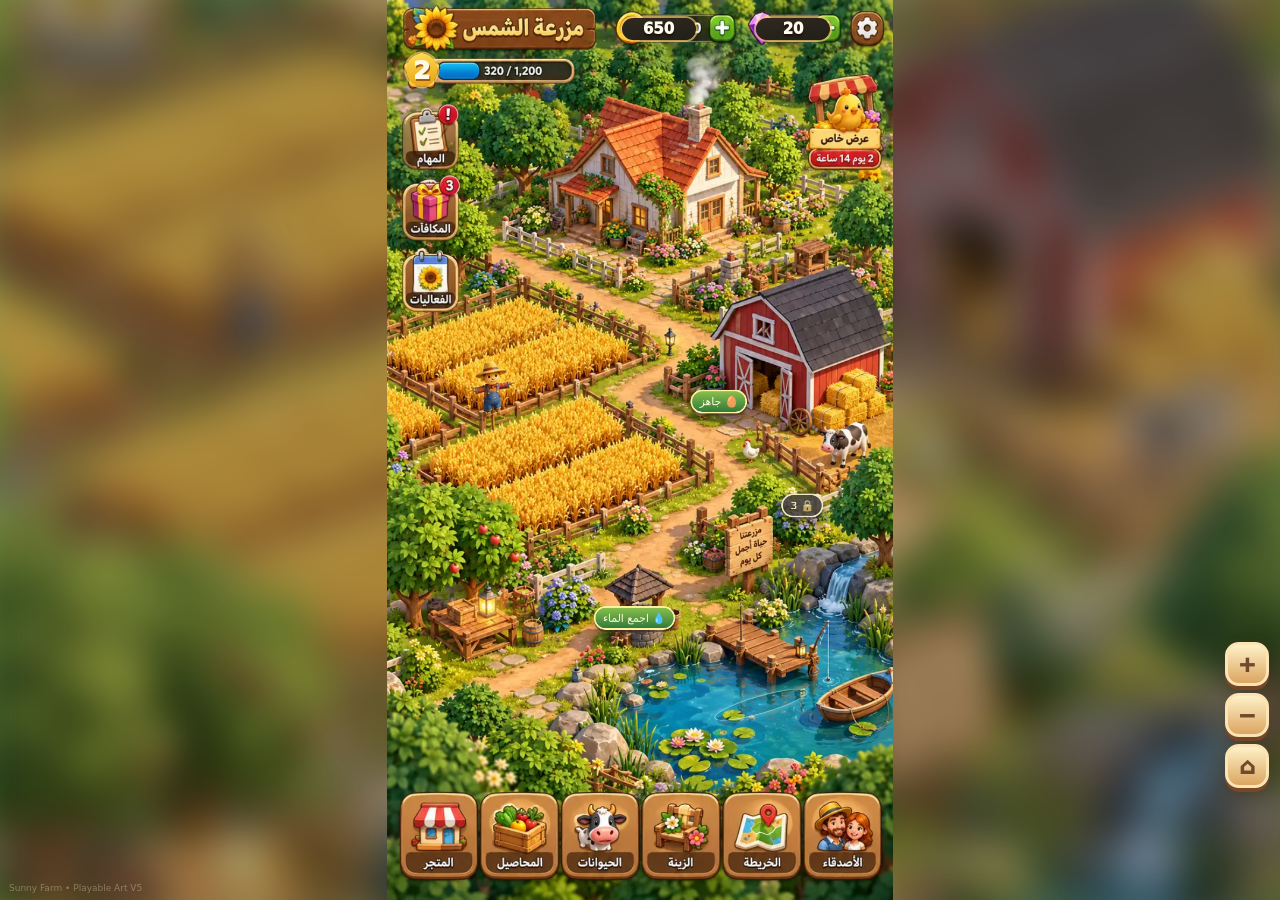
==== commit 9471c987: "Launch playable illustrated Sunny Farm: embed original premium farm art with interactive crops, anim" ====
--- a/sunny-farm/index.html
+++ b/sunny-farm/index.html
@@ -1,455 +1,123 @@
 <!DOCTYPE html>
 <html lang="ar" dir="rtl">
 <head>
-<meta charset="utf-8"><meta name="viewport" content="width=device-width,initial-scale=1,viewport-fit=cover,maximum-scale=1,user-scalable=no">
-<meta name="theme-color" content="#7ccf74"><meta name="apple-mobile-web-app-capable" content="yes">
-<title>مزرعة الشمس ✨ | Sunny Farm</title>
+<meta charset="UTF-8">
+<meta name="viewport" content="width=device-width,initial-scale=1,maximum-scale=1,user-scalable=no,viewport-fit=cover">
+<meta name="apple-mobile-web-app-capable" content="yes">
+<meta name="theme-color" content="#598f4b">
+<title>مزرعة الشمس 🌻 — النسخة الفنية التفاعلية</title>
 <style>
-:root{--brown:#674027;--dark:#49301e;--cream:#fff8e8;--gold:#ffc84d;--green:#4ba65b;--shadow:0 7px 0 #00000016,0 15px 35px #30231925}
-*{box-sizing:border-box;-webkit-tap-highlight-color:transparent}html,body{margin:0;width:100%;height:100%;overflow:hidden;font-family:system-ui,-apple-system,"Segoe UI",Tahoma,sans-serif;color:var(--dark);overscroll-behavior:none;-webkit-user-select:none;user-select:none}body{background:#81c86a}button{font:inherit;cursor:pointer;border:0;touch-action:manipulation}button:active{transform:translateY(2px) scale(.98)}#game{display:block;width:100%;height:100%;touch-action:none;cursor:grab}#game:active{cursor:grabbing}
-#ui{position:absolute;inset:0;pointer-events:none;overflow:hidden}#ui>*{pointer-events:auto}
-.topbar{position:absolute;left:12px;right:12px;top:calc(env(safe-area-inset-top) + 10px);display:flex;align-items:center;justify-content:space-between;gap:8px;z-index:5;direction:ltr}.profile{display:flex;direction:rtl;gap:8px;align-items:center;background:#fff9e9ed;border:2px solid #fff;border-bottom:4px solid #d9b78b;border-radius:24px;padding:5px 9px 5px 12px;min-width:132px;box-shadow:0 3px 13px #375d2455}.avatar{width:39px;height:39px;display:grid;place-items:center;border-radius:13px;background:linear-gradient(150deg,#ffeeb1,#f8b963);font-size:24px;box-shadow:inset 0 -3px #e8a047}.profile-name{font-size:12px;font-weight:900}.level-line{font-size:10px;color:#836343;font-weight:800}.level-track{height:7px;background:#e8d7b9;border-radius:9px;margin-top:4px;overflow:hidden}.level-fill{height:100%;width:0;background:linear-gradient(90deg,#7ce46e,#319f53);border-radius:9px;transition:width .4s}.wallet{display:flex;align-items:center;gap:7px;direction:rtl}.money-pill{display:flex;align-items:center;gap:5px;background:linear-gradient(180deg,#fffef2,#fff0cf);border:2px solid white;border-bottom:4px solid #ddc292;border-radius:24px;padding:6px 11px 6px 7px;box-shadow:0 3px 12px #375d2440;font-size:13px;font-weight:900;white-space:nowrap}.money-pill span{font-size:19px}.money-pill.gems{background:linear-gradient(180deg,#f4ffff,#d9f7fa);border-bottom-color:#9ecbd7}.plus{display:grid;place-items:center;background:#5bc867;color:white;border-radius:50%;height:21px;width:21px;font-size:16px;box-shadow:inset 0 -3px #319448}
-.logo{position:absolute;top:calc(env(safe-area-inset-top) + 80px);left:50%;transform:translateX(-50%);pointer-events:none;text-align:center;filter:drop-shadow(0 3px 2px #3a68294f);white-space:nowrap}.logo-title{font-size:29px;font-weight:1000;line-height:1;color:#fffdf3;text-shadow:0 3px #aa683c,2px 0 #aa683c,-2px 0 #aa683c,0 -2px #aa683c,0 6px 12px #23392240;letter-spacing:-1px}.logo-sub{margin-top:4px;font-size:11px;color:#fffde6;text-shadow:0 2px 4px #283c2b;font-weight:900;letter-spacing:2px}.weather{position:absolute;left:13px;top:calc(env(safe-area-inset-top) + 154px);background:#fff9eddf;color:#875830;padding:8px 10px;border:2px solid white;border-radius:18px;box-shadow:0 4px 10px #32541e30;font-weight:900;font-size:12px;max-width:140px}.weather small{font-size:10px;color:#a88458}
-.floating-tools{position:absolute;right:13px;top:calc(env(safe-area-inset-top) + 113px);display:flex;flex-direction:column;gap:9px}.float-btn{width:53px;height:53px;position:relative;border-radius:19px;background:linear-gradient(180deg,#fffdf5,#fce8ba);border:2px solid #fff;box-shadow:0 5px 0 #c99d62,0 8px 15px #3d5a2a35;font-size:26px;display:grid;place-items:center}.float-btn b{position:absolute;top:-7px;left:-5px;background:#ef6c57;color:white;border:2px solid white;border-radius:12px;padding:2px 5px;font-size:10px}.hint{position:absolute;left:50%;bottom:calc(env(safe-area-inset-bottom) + 111px);transform:translateX(-50%);background:#493621ce;color:#fff7df;padding:9px 16px;border:1px solid #fff6;border-radius:20px;font-size:12px;white-space:nowrap;max-width:95vw;overflow:hidden;text-overflow:ellipsis;pointer-events:none;text-align:center;box-shadow:0 4px 15px #3333;transition:opacity .3s}.dock{position:absolute;bottom:calc(env(safe-area-inset-bottom) + 10px);left:50%;transform:translateX(-50%);width:min(610px,calc(100% - 18px));height:88px;display:flex;align-items:center;justify-content:space-evenly;gap:3px;padding:7px;background:linear-gradient(180deg,#fff8da,#ecd29a);border:3px solid #fff7dc;border-bottom:7px solid #bd8e54;border-radius:25px;box-shadow:0 11px 25px #34532470}.dock button{min-width:0;flex:1;height:67px;border-radius:17px;background:linear-gradient(180deg,#fffef3,#ffe4b9);border:2px solid #fffdf6;border-bottom:4px solid #d3a36c;display:flex;align-items:center;flex-direction:column;justify-content:center;gap:2px;color:#745236;font-weight:1000;font-size:10px;white-space:nowrap}.dock button.selected,.dock button:active{background:linear-gradient(180deg,#fff3b7,#fbc462);border-bottom-color:#b47831}.dock .ico{font-size:28px;line-height:1.08;filter:drop-shadow(0 2px 1px #93755233)}
-.zoom-controls{position:absolute;bottom:calc(env(safe-area-inset-bottom) + 115px);right:13px;display:flex;flex-direction:column;gap:6px}.zoom-controls button{width:39px;height:39px;border-radius:14px;background:#fff8e9de;border:2px solid white;color:#805b35;font-size:24px;font-weight:900;box-shadow:0 3px 0 #bc9860}.toast{position:absolute;top:calc(env(safe-area-inset-top) + 143px);left:50%;transform:translate(-50%,-10px);background:#503720f0;color:white;border:2px solid #fff8;border-radius:19px;padding:12px 18px;font-weight:800;font-size:13px;text-align:center;opacity:0;pointer-events:none;transition:transform .25s,opacity .25s;max-width:90vw;z-index:30}.toast.show{opacity:1;transform:translate(-50%,0)}
-#sheetBackdrop{position:absolute;inset:0;background:#1a251455;z-index:11;display:none;align-items:flex-end;justify-content:center;backdrop-filter:blur(2px);-webkit-backdrop-filter:blur(2px)}#sheetBackdrop.open{display:flex}#sheet{width:min(530px,100%);max-height:min(78dvh,780px);overflow:auto;background:linear-gradient(180deg,#fffae9,#f7e3bb);border:3px solid #fff7df;border-bottom:0;border-radius:29px 29px 0 0;box-shadow:0 -9px 40px #1e2b205e;padding:17px 15px calc(env(safe-area-inset-bottom) + 20px);color:#67422c;animation:sheetIn .23s ease-out;scrollbar-width:thin}#sheet::-webkit-scrollbar{width:5px}#sheet::-webkit-scrollbar-thumb{background:#cda779;border-radius:20px}@keyframes sheetIn{from{transform:translateY(30px);opacity:.6}to{transform:translateY(0);opacity:1}}.sheet-head{display:flex;align-items:center;justify-content:space-between;margin-bottom:12px;gap:10px}.sheet-head h2{margin:0;font-size:21px;color:#70442e;text-shadow:0 1px white}.sheet-head .sub{font-size:12px;color:#a07953;margin:5px 0 0}.close-btn{width:39px;height:39px;background:#ffe4cf;border:2px solid white;border-bottom:4px solid #e6b999;border-radius:14px;color:#9d5e4e;font-size:25px;line-height:1;flex-shrink:0}.card-grid{display:grid;grid-template-columns:repeat(2,minmax(0,1fr));gap:10px}.item-card{min-width:0;background:linear-gradient(180deg,#fffef5,#fff1d9);border:2px solid #fff;border-bottom:5px solid #e6c18d;border-radius:20px;padding:12px;text-align:right;box-shadow:0 2px 8px #8b5a2714}.card-icon{height:51px;display:grid;place-items:center;font-size:38px;margin-bottom:4px;filter:drop-shadow(0 3px 1px #71523520)}.card-name{font-size:15px;font-weight:1000}.card-desc{font-size:11px;color:#a07852;min-height:27px;margin-top:4px;line-height:1.6}.pill-row{display:flex;align-items:center;justify-content:space-between;gap:6px;margin-top:10px}.mini-pill{font-size:11px;font-weight:900;border-radius:15px;background:#f4e4c9;padding:5px 7px}.green-btn,.orange-btn,.red-btn,.muted-btn{border-radius:13px;color:white;background:linear-gradient(180deg,#74d871,#369f54);border:2px solid #c9ffc5;border-bottom:4px solid #277a46;font-weight:950;font-size:12px;padding:9px 12px;text-shadow:0 1px #367537;box-shadow:0 4px 9px #30783d20;white-space:nowrap}.orange-btn{background:linear-gradient(#ffcd6e,#ed8a39);border-color:#fff3b2;border-bottom-color:#bd672f}.red-btn{background:linear-gradient(#ff9c8d,#e86652);border-color:#ffe9d1;border-bottom-color:#bb5442}.muted-btn{background:linear-gradient(#d9ccad,#b7a27e);border-color:#fff3d4;border-bottom-color:#918066}.green-btn:disabled,.orange-btn:disabled{filter:grayscale(.72);opacity:.65;cursor:default}.stack{display:flex;flex-direction:column;gap:10px}.list-card{display:flex;align-items:center;gap:12px;border-radius:20px;background:#fff9ec;border:2px solid white;border-bottom:4px solid #dec19b;padding:12px}.list-icon{width:51px;height:51px;display:grid;place-items:center;background:#fff0ce;border-radius:15px;font-size:30px;flex-shrink:0}.list-body{flex:1;min-width:0}.list-title{font-weight:1000;font-size:14px}.list-desc{font-size:11px;color:#a07b59;margin-top:5px;line-height:1.5}.section-title{font-size:15px;font-weight:1000;margin:12px 1px 9px}.inv-grid{display:grid;grid-template-columns:repeat(3,minmax(0,1fr));gap:8px}.inv-cell{border-radius:17px;background:#fffaf0;border:2px solid white;border-bottom:4px solid #e9cba2;padding:8px;text-align:center}.inv-cell .i{font-size:27px}.inv-cell .n{font-weight:900;font-size:11px}.inv-cell .v{font-weight:1000;font-size:14px;color:#44964d}.progress{height:12px;border-radius:14px;background:#e3cb9e;border:2px solid #fff1d6;overflow:hidden;margin:8px 0}.progress span{display:block;height:100%;border-radius:12px;background:linear-gradient(90deg,#a6e76e,#4bad53);transition:width .3s}.big-action{width:100%;font-size:15px;padding:13px}.empty{font-size:12px;color:#9b744d;text-align:center;padding:20px 8px}.field-note{background:#fff5d8;border:1px dashed #d5ad71;border-radius:15px;padding:10px;margin:10px 0;font-size:12px;line-height:1.7}.order-line{display:flex;align-items:center;flex-wrap:wrap;gap:7px;margin:8px 0;font-size:13px}.order-line .need{background:#f4e5cb;border-radius:14px;padding:5px 8px;font-weight:900}.order-line .ok{background:#dff1c5;color:#39854b}.craft-done{color:#3c9f49;font-size:12px;font-weight:900}.mode-sign{position:absolute;top:calc(env(safe-area-inset-top) + 152px);left:50%;transform:translateX(-50%);background:#fff5d7f2;border:2px solid white;border-bottom:4px solid #d4a65f;border-radius:19px;padding:10px 13px;text-align:center;font-weight:900;font-size:13px;display:none;z-index:8;max-width:90vw}.mode-sign button{background:#ffdfcf;border-radius:9px;padding:4px 8px;margin-right:9px;color:#a95344;font-weight:900}
-@media(min-width:800px){.logo-title{font-size:36px}.topbar{left:24px;right:24px}.dock{height:95px}.dock button{font-size:12px}.dock .ico{font-size:31px}.float-btn{width:59px;height:59px}.hint{font-size:13px}}@media(max-width:375px){.topbar{gap:3px;left:7px;right:7px}.profile{min-width:122px;padding:4px 6px;gap:5px}.avatar{width:33px;height:33px;font-size:20px}.money-pill{font-size:11px;padding:6px}.money-pill span{font-size:15px}.money-pill.gems .plus{display:none}.logo-title{font-size:24px}.dock{gap:1px;padding:5px}.dock button{font-size:9px}.dock .ico{font-size:25px}.hint{font-size:10px}}
+*{box-sizing:border-box;-webkit-tap-highlight-color:transparent}html,body{padding:0;margin:0;width:100%;height:100%;overflow:hidden;touch-action:none;background:linear-gradient(140deg,#7aba56,#466f43);font-family:system-ui,-apple-system,'Segoe UI',Tahoma,sans-serif;color:#654024}button{font:inherit;cursor:pointer;border:0}#screen{position:fixed;inset:0;overflow:hidden;user-select:none;-webkit-user-select:none}#stage{position:absolute;top:0;left:0;width:941px;height:1672px;transform-origin:top left;will-change:transform;touch-action:none;cursor:grab}#stage.dragging{cursor:grabbing}#sceneImage{display:block;width:100%;height:100%;pointer-events:none}#hitZones{position:absolute;inset:0}#hitZones button{position:absolute;color:transparent;background:transparent;outline:none;touch-action:none;border:0}#hitZones button:focus-visible{outline:6px solid #ffdd65;border-radius:20px}#statusLayer{position:absolute;inset:0;pointer-events:none}#statusLayer .status{position:absolute;display:flex;align-items:center;gap:7px;transform:translate(-50%,-50%);font-size:21px;color:#fff8d9;background:linear-gradient(180deg,#62432ae8,#3b2819eb);padding:7px 14px;border-radius:25px;border:3px solid #ffe8a0;box-shadow:0 5px 0 #3f271f80,0 12px 15px #39271a55;direction:rtl;white-space:nowrap;animation:float 2.6s ease-in-out infinite;pointer-events:auto}#statusLayer .status.ready{background:linear-gradient(#89bf4b,#317a3c);border-color:#fff5a0}#statusLayer .status.locked{background:#493c32d9;filter:grayscale(.6)}@keyframes float{0%,100%{translate:0 0}50%{translate:0 -6px}}
+#liveStats{position:absolute;z-index:5;top:env(safe-area-inset-top);left:0;right:0;pointer-events:none}#levelCover,#coinCover,#gemCover{position:absolute;background:linear-gradient(170deg,#30291f,#201f18);border-radius:13px;padding:2px 7px;color:#fffbec;text-shadow:0 2px 2px #190f08;font-size:15px;font-weight:1000;text-align:center;direction:ltr;box-shadow:0 0 0 2px #ffcf71aa;transform:translate(-50%,-50%)}#levelCover{background:linear-gradient(170deg,#ffdf55,#e69e0c);border-radius:50%;color:#fff9e7;text-shadow:1px 2px #9c5a17;font-size:25px}#coinCover,#gemCover{min-width:74px}
+#fabControls{position:fixed;z-index:6;right:11px;bottom:calc(112px + env(safe-area-inset-bottom));display:flex;gap:7px;flex-direction:column}#fabControls button{width:44px;height:44px;border-radius:14px;background:linear-gradient(#fff1c7,#dca561);border:3px solid #fce4b3;box-shadow:0 4px 0 #774727,0 7px 15px #3b2a2069;font-size:22px;color:#704a2e;font-weight:1000}
+#notification{position:fixed;left:50%;top:calc(92px + env(safe-area-inset-top));transform:translate(-50%,-15px);opacity:0;pointer-events:none;z-index:20;transition:opacity .22s,transform .22s;background:linear-gradient(#543a28,#3a2417);border:2px solid #ffdf9c;box-shadow:0 8px 24px #261c1888;padding:12px 17px;min-width:180px;max-width:min(90vw,390px);text-align:center;border-radius:19px;color:white;font-weight:900;font-size:14px}#notification.show{opacity:1;transform:translate(-50%,0)}
+#dim{position:fixed;inset:0;background:#10190986;backdrop-filter:blur(4px);-webkit-backdrop-filter:blur(4px);display:none;z-index:30}#dim.open{display:block}#panel{direction:rtl;position:absolute;bottom:0;left:50%;transform:translateX(-50%);width:min(100%,550px);max-height:min(77dvh,760px);overflow:auto;background:linear-gradient(180deg,#fff9e5,#f6dfae);border:4px solid #fff4d1;border-bottom:none;border-radius:29px 29px 0 0;box-shadow:0 -8px 45px #1b201267;padding:18px 16px calc(25px + env(safe-area-inset-bottom));touch-action:pan-y;color:#60391e}#panel h2{font-size:23px;margin:0;color:#6a3e20}#panel p{line-height:1.5}#panel .desc{font-size:13px;font-weight:700;color:#a0784a;margin:6px 0 16px}#panel .top{display:flex;align-items:flex-start;justify-content:space-between;gap:8px;border-bottom:2px solid #e9c88d;padding-bottom:12px;margin-bottom:13px}#close{font-size:25px;line-height:1;background:#edd0a0;border:2px solid #c89c66;border-radius:15px;padding:3px 11px;color:#78502d}#panel .list{display:flex;gap:10px;flex-direction:column}#panel .entry{display:flex;gap:10px;align-items:center;justify-content:space-between;padding:12px;border:2px solid #e9c696;border-radius:16px;background:#fff9e9;box-shadow:0 3px 0 #e0b47d4d}#panel .entry .ico{font-size:37px;min-width:45px;text-align:center}#panel .entry .data{flex:1;min-width:0}#panel .entry strong{display:block;font-size:15px}#panel .entry small{display:block;color:#966e43;line-height:1.4;font-weight:750}#panel button.action{color:#fffbea;background:linear-gradient(#82c84a,#3a8b37);box-shadow:0 4px 0 #286633;padding:11px 15px;border-radius:13px;white-space:nowrap;font-weight:900;border:2px solid #bce780;font-size:13px}#panel button.action.orange{background:linear-gradient(#f9c15e,#dd8235);box-shadow:0 4px 0 #a85b29;border-color:#ffe9ac}#panel button.action:disabled{filter:grayscale(.7);opacity:.56;box-shadow:none;cursor:not-allowed}#panel button.full{width:100%;padding:14px;font-size:16px;margin:8px 0}#panel .iconBig{font-size:65px;text-align:center;margin:10px}#panel .progress{height:16px;background:#dfc89f;border:2px solid #c9a471;border-radius:999px;overflow:hidden;margin:14px 0}#panel .progress>span{height:100%;display:block;background:linear-gradient(90deg,#6ab63e,#f3c847);border-radius:999px;transition:width .4s}#panel .notice{padding:12px;border-radius:13px;background:#faecd0;border:1px solid #e8cca2;font-weight:750;font-size:14px;text-align:center;margin:13px 0}#panel .pill{display:inline-block;border-radius:11px;background:#f9e9c9;color:#996f43;padding:4px 8px;font-weight:900;font-size:11px;margin:3px}#panel .empty{text-align:center;padding:35px;color:#96724a}#panel .items{display:grid;grid-template-columns:repeat(2,minmax(0,1fr));gap:10px}#panel .item{background:#fff9ea;border:2px solid #dfbf88;border-radius:18px;text-align:center;padding:15px 9px}#panel .item .art{font-size:48px}#panel .item strong{display:block;margin:3px 0}#panel .item small{display:block;color:#9a774d;font-weight:900;margin:4px}#panel .item button{margin-top:9px}#panel h3{margin:20px 0 10px;color:#704322;font-size:16px}#panel .wide{display:flex;justify-content:space-around;gap:9px;flex-wrap:wrap}#tip{position:fixed;bottom:calc(105px + env(safe-area-inset-bottom));left:50%;transform:translateX(-50%);background:#312318e5;color:#fff9e6;padding:10px 15px;border:2px solid #f9d89b;border-radius:20px;z-index:7;font-size:12px;font-weight:800;white-space:nowrap;box-shadow:0 6px 18px #1e1e1a77;animation:fadeOut 5s both;pointer-events:none}@keyframes fadeOut{0%,75%{opacity:1}100%{opacity:0}}
+#fx{position:fixed;inset:0;pointer-events:none;z-index:19;overflow:hidden}.pop{position:absolute;font-size:23px;font-weight:1000;color:#fff4a6;text-shadow:0 3px 2px #6f432e,-1px 0 #6f432e,2px 0 #6f432e;animation:popUp 1.15s ease-out forwards;white-space:nowrap}@keyframes popUp{0%{transform:translateY(20px) scale(.7);opacity:0}15%{opacity:1}100%{transform:translateY(-65px) scale(1.2);opacity:0}}
+#aboutLine{position:fixed;left:9px;bottom:7px;z-index:5;color:#fff5d0aa;font-size:9px;pointer-events:none;opacity:.5}button:focus-visible{outline:3px solid #ffcc44}
+@media(min-width:680px){#panel{max-height:70vh}}@media(prefers-reduced-motion:reduce){.status{animation:none!important}*{scroll-behavior:auto!important}}
 </style>
-<style id="phase-one-visual-redesign">
-/* Real game visual redesign, not the static concept illustration. */
-:root{--brown:#683e20;--dark:#4b301e;--cream:#fff5d9;--gold:#ffca55}
-body{background:#79bb5a}
-.topbar .profile{background:linear-gradient(165deg,#fff3cd,#e1b06b);border:2px solid #fff6d2;border-bottom:5px solid #9b673a;border-radius:18px;box-shadow:inset 0 1px #fff8d8,0 6px 0 #72482738,0 9px 19px #36291436}
-.topbar .money-pill{background:linear-gradient(180deg,#392b22,#4e3126);color:#fff6d9;border:2px solid #f7cd7f;border-bottom:5px solid #a76830;box-shadow:0 4px 10px #263f2b52;text-shadow:0 1px 2px #140e09}
-.topbar .money-pill.gems{background:linear-gradient(180deg,#46302c,#573b33);border-bottom-color:#995e54}
-.logo{top:calc(env(safe-area-inset-top) + 75px)}
-.logo-title{font-size:clamp(22px,7vw,34px);color:#fff1b5;text-shadow:0 4px #7f4823,2px 1px #633d25,-2px -1px #633d25,0 6px 14px #38230c}
-.logo-sub{font-size:10px;letter-spacing:2px;color:#fff9d7;text-shadow:0 2px #344d20}
-.weather{background:linear-gradient(145deg,#fff2cb,#e8c18b);border:2px solid #fef2c8;border-bottom:4px solid #a66e3f}
-.float-btn,.zoom-controls button{background:linear-gradient(160deg,#ffe8b9,#d9a266);border:2px solid #fff4c9;border-bottom:5px solid #9e633a;color:#614025;box-shadow:inset 0 2px #fff4d2,0 5px 14px #34210d65}
-.dock{height:92px;background:transparent;border:0;border-radius:0;box-shadow:none;gap:6px;padding:0;bottom:calc(env(safe-area-inset-bottom) + 9px)}
-.dock button{height:82px;background:linear-gradient(180deg,#f8db9b 0%,#deac69 58%,#a96a3b 100%);border:2px solid #ffe7b4;border-bottom:6px solid #754622;border-radius:19px;box-shadow:inset 0 1px #fff5d6,0 4px 12px #35230c65;color:#fff6d9;text-shadow:0 2px 2px #684029;letter-spacing:0}
-.dock .ico{font-size:30px;filter:drop-shadow(1px 3px 0 #7a4c2d55)}
-.dock button:active{background:linear-gradient(#ffe29d,#c98c4c)}
-.hint{background:linear-gradient(145deg,#654729eb,#3e291df0);border-color:#f6d7a199}
-#sheet{background:linear-gradient(180deg,#fff8db,#efd3a1);border-color:#fff0c5}
-@media(max-width:375px){.dock{gap:3px}.dock button{height:75px;border-radius:14px;font-size:9px}.dock .ico{font-size:25px}.logo{top:calc(env(safe-area-inset-top) + 77px)}}
+
+<style id="sunny-interactive">
+#screen:before{content:"";position:absolute;inset:-26px;background-image:var(--farm-bg);background-position:center;background-size:cover;filter:blur(21px) saturate(.75) brightness(.78);opacity:.98;pointer-events:none}
+
+#ambient{position:absolute;inset:0;pointer-events:none;overflow:hidden}
+.pondRipple{position:absolute;left:605px;top:1292px;width:180px;height:34px;border:2px solid #c8fdff7f;border-radius:50%;box-shadow:0 0 16px #85e8f499;animation:ripple 4.2s linear infinite;transform:rotate(-16deg)}
+@keyframes ripple{0%{opacity:0;scale:.5}35%{opacity:.68}100%{opacity:0;scale:1.65}}
+.smoke{position:absolute;left:562px;top:174px;width:23px;height:23px;border-radius:50%;background:#f5f4e2a8;filter:blur(6px);animation:smoking 4.5s ease-out infinite}
+.smoke2{animation-delay:-2.2s}
+@keyframes smoking{from{opacity:0;translate:0 4px;scale:.6}35%{opacity:.48}to{opacity:0;translate:24px -130px;scale:2.5}}
+.firefly{position:absolute;font-size:21px;color:#fffaafbb;text-shadow:0 0 18px #fff190;animation:glimmer 3s ease-in-out infinite;left:500px;top:900px}
+.firefly.two{left:202px;top:1090px;animation-delay:1.4s}
+@keyframes glimmer{0%,100%{opacity:0;translate:0 0}50%{opacity:.95;translate:12px -15px}}
+.boughtFlower{position:absolute;font-size:49px;filter:drop-shadow(0 5px 3px #28291e85);animation:flowerBob 3.5s ease-in-out infinite}
+@keyframes flowerBob{0%,100%{transform:rotate(-5deg)}50%{transform:rotate(7deg) translateY(-3px)}}
+#hitZones button:active{background:#ffeba322;color:transparent;border-radius:30px;box-shadow:inset 0 0 20px #ffe68d96}
+#sceneImage{user-select:none;image-rendering:auto}
+#statusLayer .status{font-size:20px;box-shadow:0 4px 0 #3f271f80,0 12px 15px #39271a55}
 </style>
-</head>
-<body>
-<canvas id="game" aria-label="المزرعة التفاعلية"></canvas>
-<div id="ui">
-  <header class="topbar"><div class="profile"><div class="avatar">👨🏻‍🌾</div><div style="flex:1"><div class="profile-name">مزرعتي السعيدة</div><div class="level-line" id="levelText">المستوى 2</div><div class="level-track"><div class="level-fill" id="levelFill"></div></div></div></div><div class="wallet"><div class="money-pill"><span>🪙</span><b id="coinText">650</b><div class="plus">+</div></div><div class="money-pill gems"><span>💎</span><b id="gemText">20</b></div></div></header>
-  <div class="logo"><div class="logo-title">☀️ مزرعة الشمس</div><div class="logo-sub">SUNNY FARM VALLEY</div></div>
-  <button class="weather" id="weatherBtn" title="الطقس">☀️ مشمس <small>٢٤°</small></button>
-  <div class="floating-tools"><button class="float-btn" id="questBtn" title="المهام">📜<b id="questBadge">3</b></button><button class="float-btn" id="expandBtn" title="توسعة المزرعة">🗺️</button><button class="float-btn" id="decorBtn" title="ديكور المزرعة">🌻</button></div>
-  <div class="zoom-controls"><button id="zoomIn" aria-label="تكبير">+</button><button id="zoomOut" aria-label="تصغير">−</button></div>
-  <div class="hint" id="hint">🌾 اضغط على التراب لزراعة محصول، واسحب لتحريك المزرعة</div>
-  <div class="mode-sign" id="modeSign"></div>
-  <nav class="dock"><button id="plantsBtn"><span class="ico">🌱</span>الزراعة</button><button id="animalsBtn"><span class="ico">🐮</span>الحيوانات</button><button id="factoriesBtn"><span class="ico">🏭</span>المصانع</button><button id="ordersBtn"><span class="ico">🚚</span>الطلبات</button><button id="shopBtn"><span class="ico">🛒</span>السوق</button></nav>
-  <div id="toast" class="toast"></div>
-  <div id="sheetBackdrop"><section id="sheet" role="dialog" aria-modal="true" aria-label="قائمة اللعبة"></section></div>
-</div>
+</head><body>
+<div id="screen"><div id="stage"><img id="sceneImage" src="[data-uri]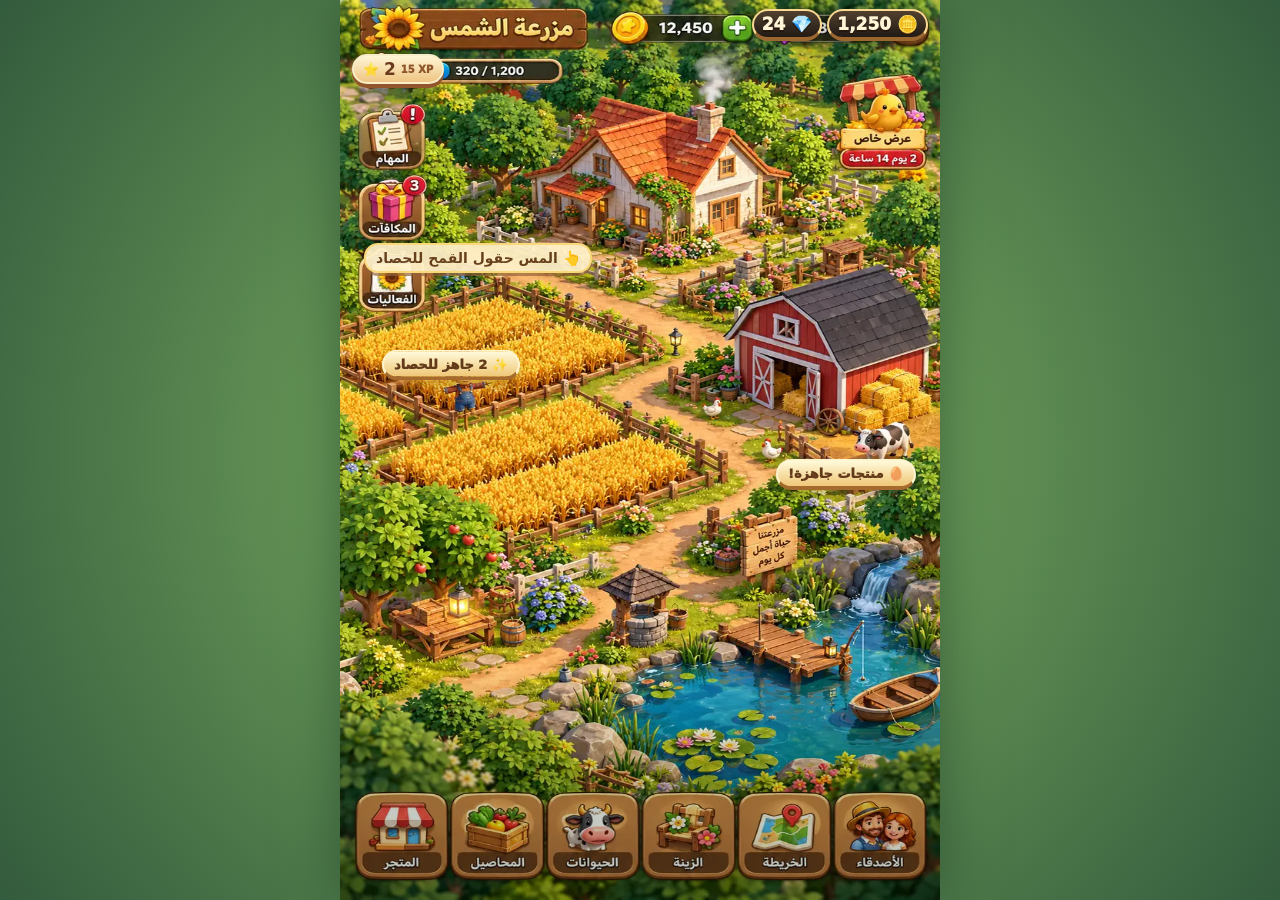
==== commit ae5a357d: "Replace vector game scene with illustrated Hay Day-inspired farm and playable touch hotspots" ====
--- a/sunny-farm/index.html
+++ b/sunny-farm/index.html
@@ -1,123 +1,127 @@
-<!DOCTYPE html>
+<!doctype html>
 <html lang="ar" dir="rtl">
 <head>
-<meta charset="UTF-8">
-<meta name="viewport" content="width=device-width,initial-scale=1,maximum-scale=1,user-scalable=no,viewport-fit=cover">
-<meta name="apple-mobile-web-app-capable" content="yes">
-<meta name="theme-color" content="#598f4b">
-<title>مزرعة الشمس 🌻 — النسخة الفنية التفاعلية</title>
+<meta charset="utf-8"><meta name="viewport" content="width=device-width,initial-scale=1,maximum-scale=1,viewport-fit=cover,user-scalable=no">
+<meta name="theme-color" content="#578d43"><meta name="apple-mobile-web-app-capable" content="yes">
+<title>مزرعة الشمس | مزرعة تفاعلية</title>
 <style>
-*{box-sizing:border-box;-webkit-tap-highlight-color:transparent}html,body{padding:0;margin:0;width:100%;height:100%;overflow:hidden;touch-action:none;background:linear-gradient(140deg,#7aba56,#466f43);font-family:system-ui,-apple-system,'Segoe UI',Tahoma,sans-serif;color:#654024}button{font:inherit;cursor:pointer;border:0}#screen{position:fixed;inset:0;overflow:hidden;user-select:none;-webkit-user-select:none}#stage{position:absolute;top:0;left:0;width:941px;height:1672px;transform-origin:top left;will-change:transform;touch-action:none;cursor:grab}#stage.dragging{cursor:grabbing}#sceneImage{display:block;width:100%;height:100%;pointer-events:none}#hitZones{position:absolute;inset:0}#hitZones button{position:absolute;color:transparent;background:transparent;outline:none;touch-action:none;border:0}#hitZones button:focus-visible{outline:6px solid #ffdd65;border-radius:20px}#statusLayer{position:absolute;inset:0;pointer-events:none}#statusLayer .status{position:absolute;display:flex;align-items:center;gap:7px;transform:translate(-50%,-50%);font-size:21px;color:#fff8d9;background:linear-gradient(180deg,#62432ae8,#3b2819eb);padding:7px 14px;border-radius:25px;border:3px solid #ffe8a0;box-shadow:0 5px 0 #3f271f80,0 12px 15px #39271a55;direction:rtl;white-space:nowrap;animation:float 2.6s ease-in-out infinite;pointer-events:auto}#statusLayer .status.ready{background:linear-gradient(#89bf4b,#317a3c);border-color:#fff5a0}#statusLayer .status.locked{background:#493c32d9;filter:grayscale(.6)}@keyframes float{0%,100%{translate:0 0}50%{translate:0 -6px}}
-#liveStats{position:absolute;z-index:5;top:env(safe-area-inset-top);left:0;right:0;pointer-events:none}#levelCover,#coinCover,#gemCover{position:absolute;background:linear-gradient(170deg,#30291f,#201f18);border-radius:13px;padding:2px 7px;color:#fffbec;text-shadow:0 2px 2px #190f08;font-size:15px;font-weight:1000;text-align:center;direction:ltr;box-shadow:0 0 0 2px #ffcf71aa;transform:translate(-50%,-50%)}#levelCover{background:linear-gradient(170deg,#ffdf55,#e69e0c);border-radius:50%;color:#fff9e7;text-shadow:1px 2px #9c5a17;font-size:25px}#coinCover,#gemCover{min-width:74px}
-#fabControls{position:fixed;z-index:6;right:11px;bottom:calc(112px + env(safe-area-inset-bottom));display:flex;gap:7px;flex-direction:column}#fabControls button{width:44px;height:44px;border-radius:14px;background:linear-gradient(#fff1c7,#dca561);border:3px solid #fce4b3;box-shadow:0 4px 0 #774727,0 7px 15px #3b2a2069;font-size:22px;color:#704a2e;font-weight:1000}
-#notification{position:fixed;left:50%;top:calc(92px + env(safe-area-inset-top));transform:translate(-50%,-15px);opacity:0;pointer-events:none;z-index:20;transition:opacity .22s,transform .22s;background:linear-gradient(#543a28,#3a2417);border:2px solid #ffdf9c;box-shadow:0 8px 24px #261c1888;padding:12px 17px;min-width:180px;max-width:min(90vw,390px);text-align:center;border-radius:19px;color:white;font-weight:900;font-size:14px}#notification.show{opacity:1;transform:translate(-50%,0)}
-#dim{position:fixed;inset:0;background:#10190986;backdrop-filter:blur(4px);-webkit-backdrop-filter:blur(4px);display:none;z-index:30}#dim.open{display:block}#panel{direction:rtl;position:absolute;bottom:0;left:50%;transform:translateX(-50%);width:min(100%,550px);max-height:min(77dvh,760px);overflow:auto;background:linear-gradient(180deg,#fff9e5,#f6dfae);border:4px solid #fff4d1;border-bottom:none;border-radius:29px 29px 0 0;box-shadow:0 -8px 45px #1b201267;padding:18px 16px calc(25px + env(safe-area-inset-bottom));touch-action:pan-y;color:#60391e}#panel h2{font-size:23px;margin:0;color:#6a3e20}#panel p{line-height:1.5}#panel .desc{font-size:13px;font-weight:700;color:#a0784a;margin:6px 0 16px}#panel .top{display:flex;align-items:flex-start;justify-content:space-between;gap:8px;border-bottom:2px solid #e9c88d;padding-bottom:12px;margin-bottom:13px}#close{font-size:25px;line-height:1;background:#edd0a0;border:2px solid #c89c66;border-radius:15px;padding:3px 11px;color:#78502d}#panel .list{display:flex;gap:10px;flex-direction:column}#panel .entry{display:flex;gap:10px;align-items:center;justify-content:space-between;padding:12px;border:2px solid #e9c696;border-radius:16px;background:#fff9e9;box-shadow:0 3px 0 #e0b47d4d}#panel .entry .ico{font-size:37px;min-width:45px;text-align:center}#panel .entry .data{flex:1;min-width:0}#panel .entry strong{display:block;font-size:15px}#panel .entry small{display:block;color:#966e43;line-height:1.4;font-weight:750}#panel button.action{color:#fffbea;background:linear-gradient(#82c84a,#3a8b37);box-shadow:0 4px 0 #286633;padding:11px 15px;border-radius:13px;white-space:nowrap;font-weight:900;border:2px solid #bce780;font-size:13px}#panel button.action.orange{background:linear-gradient(#f9c15e,#dd8235);box-shadow:0 4px 0 #a85b29;border-color:#ffe9ac}#panel button.action:disabled{filter:grayscale(.7);opacity:.56;box-shadow:none;cursor:not-allowed}#panel button.full{width:100%;padding:14px;font-size:16px;margin:8px 0}#panel .iconBig{font-size:65px;text-align:center;margin:10px}#panel .progress{height:16px;background:#dfc89f;border:2px solid #c9a471;border-radius:999px;overflow:hidden;margin:14px 0}#panel .progress>span{height:100%;display:block;background:linear-gradient(90deg,#6ab63e,#f3c847);border-radius:999px;transition:width .4s}#panel .notice{padding:12px;border-radius:13px;background:#faecd0;border:1px solid #e8cca2;font-weight:750;font-size:14px;text-align:center;margin:13px 0}#panel .pill{display:inline-block;border-radius:11px;background:#f9e9c9;color:#996f43;padding:4px 8px;font-weight:900;font-size:11px;margin:3px}#panel .empty{text-align:center;padding:35px;color:#96724a}#panel .items{display:grid;grid-template-columns:repeat(2,minmax(0,1fr));gap:10px}#panel .item{background:#fff9ea;border:2px solid #dfbf88;border-radius:18px;text-align:center;padding:15px 9px}#panel .item .art{font-size:48px}#panel .item strong{display:block;margin:3px 0}#panel .item small{display:block;color:#9a774d;font-weight:900;margin:4px}#panel .item button{margin-top:9px}#panel h3{margin:20px 0 10px;color:#704322;font-size:16px}#panel .wide{display:flex;justify-content:space-around;gap:9px;flex-wrap:wrap}#tip{position:fixed;bottom:calc(105px + env(safe-area-inset-bottom));left:50%;transform:translateX(-50%);background:#312318e5;color:#fff9e6;padding:10px 15px;border:2px solid #f9d89b;border-radius:20px;z-index:7;font-size:12px;font-weight:800;white-space:nowrap;box-shadow:0 6px 18px #1e1e1a77;animation:fadeOut 5s both;pointer-events:none}@keyframes fadeOut{0%,75%{opacity:1}100%{opacity:0}}
-#fx{position:fixed;inset:0;pointer-events:none;z-index:19;overflow:hidden}.pop{position:absolute;font-size:23px;font-weight:1000;color:#fff4a6;text-shadow:0 3px 2px #6f432e,-1px 0 #6f432e,2px 0 #6f432e;animation:popUp 1.15s ease-out forwards;white-space:nowrap}@keyframes popUp{0%{transform:translateY(20px) scale(.7);opacity:0}15%{opacity:1}100%{transform:translateY(-65px) scale(1.2);opacity:0}}
-#aboutLine{position:fixed;left:9px;bottom:7px;z-index:5;color:#fff5d0aa;font-size:9px;pointer-events:none;opacity:.5}button:focus-visible{outline:3px solid #ffcc44}
-@media(min-width:680px){#panel{max-height:70vh}}@media(prefers-reduced-motion:reduce){.status{animation:none!important}*{scroll-behavior:auto!important}}
+:root{--gold:#ffd978;--ink:#5a361e;--brown:#99643c;--wood:#d29a58;--cream:#fff6dc;--green:#52ad49}
+*{box-sizing:border-box;-webkit-tap-highlight-color:transparent}html,body{width:100%;height:100%;margin:0;overflow:hidden;overscroll-behavior:none;font-family:system-ui,-apple-system,'Segoe UI',Tahoma,sans-serif;background:radial-gradient(circle,#85b965,#335b3d);touch-action:manipulation;color:var(--ink)}
+button{font:inherit;cursor:pointer;user-select:none;-webkit-user-select:none}button:focus-visible{outline:3px solid #ffffff;outline-offset:3px}
+#frame{width:min(100vw,600px);height:100dvh;position:relative;margin:auto;overflow:hidden;background:#628b4c;box-shadow:0 0 50px #18362288;isolation:isolate}
+#scene{position:absolute;inset:0;width:100%;height:100%;display:block;pointer-events:none;user-select:none;object-fit:fill}
+#light{position:absolute;inset:0;pointer-events:none;background:linear-gradient(to bottom,transparent 74%,#283a2440 86%,#10251340);mix-blend-mode:multiply}
+.hotspot{position:absolute;z-index:3;outline:0;border:2px solid transparent;border-radius:22px;background:transparent;touch-action:manipulation;color:white}
+.hotspot:active,.hotspot:focus-visible{border-color:#fff3bb;box-shadow:inset 0 0 23px #ffffa554,0 0 20px #f7d45f66}
+.hotspot[aria-label^='حقل']{border-radius:35% 16% 40% 19%;transform:rotate(-3deg)}
+#field1{left:1%;top:34%;width:49%;height:15%}#field2{left:8%;top:47%;width:44%;height:15%}
+#home{left:29%;top:11%;width:43%;height:17%}#barn{left:62%;top:30%;width:34%;height:20%}
+#cow{left:83%;top:45%;width:15%;height:9%}#chickens{left:60%;top:43%;width:18%;height:12%}
+#well{left:43%;top:63%;width:15%;height:9%}#lake{left:52%;top:74%;width:42%;height:12%}
+#quests{left:1%;top:10%;width:15%;height:9%}#orders{right:1%;top:11%;width:20%;height:10%}
+#nav-shop{left:2%;top:87.5%;width:16%;height:10%}#nav-crops{left:19%;top:87.5%;width:16%;height:10%}#nav-animals{left:35%;top:87.5%;width:16%;height:10%}#nav-decor{left:51%;top:87.5%;width:16%;height:10%}#nav-map{left:67%;top:87.5%;width:16%;height:10%}#nav-friends{left:83%;top:87.5%;width:16%;height:10%}
+.stats{position:absolute;z-index:6;top:max(9px,env(safe-area-inset-top));right:2%;display:flex;align-items:center;gap:5px;direction:rtl}
+.stat{background:linear-gradient(#52402e,#211a15);border:2px solid #f9d892;border-bottom:4px solid #9c672f;border-radius:20px;padding:3px 8px;color:#fff5d6;font-size:clamp(11px,3.4vw,17px);font-weight:1000;box-shadow:0 3px 8px #1c160d66;white-space:nowrap;text-shadow:0 2px #27180d}
+.stat span{margin-left:3px}.stat:active{transform:scale(.96)}
+.level{position:absolute;z-index:6;left:2%;top:6.0%;display:flex;align-items:center;gap:5px;padding:3px 9px;background:linear-gradient(#fff6d5,#eec483);color:#6a3b1e;border:2px solid #f7edc9;border-radius:24px;box-shadow:0 4px 0 #93552b;font-weight:1000;font-size:13px;direction:ltr}
+.level b{font-size:17px}.level small{font-size:10px;color:#8f552b}
+.counter{pointer-events:none;position:absolute;z-index:4;left:4%;top:27%;background:#fff1c8ee;border:2px solid #f9d879;border-radius:14px;color:#67401e;padding:5px 10px;box-shadow:0 3px 0 #936038aa;font-size:11px;font-weight:900;max-width:39%}
+.bubble{position:absolute;z-index:4;pointer-events:none;background:linear-gradient(#fffada,#efc777);border:2px solid #fef4ce;border-bottom:4px solid #a56a2e;border-radius:16px;padding:5px 10px;box-shadow:0 6px 10px #492e1640;color:#633b1b;font-size:11px;font-weight:1000;text-align:center;min-width:95px}
+#fieldStatus{left:7%;top:40.5%;transform:translateY(-50%);animation:bob 3s ease-in-out infinite}#animalStatus{right:4%;top:51%}
+@keyframes bob{0%,100%{translate:0 0}50%{translate:0 -4px}}
+#toast{position:absolute;bottom:14%;z-index:25;left:8%;right:8%;min-height:20px;text-align:center;padding:11px 12px;background:#372715ee;color:#fff6d8;border:2px solid #f9da91;border-radius:19px;box-shadow:0 9px 25px #21140780;font-size:13px;font-weight:900;pointer-events:none;opacity:0;transform:translateY(20px);transition:.25s}#toast.show{opacity:1;transform:translateY(0)}
+#fx{position:absolute;inset:0;pointer-events:none;z-index:5}
+.floating{position:absolute;z-index:5;pointer-events:none;color:#fff5d1;font-size:22px;font-weight:1000;text-shadow:0 2px 5px #432611,1px 1px #723b1f;animation:fly 1.5s both}@keyframes fly{0%{opacity:0;transform:translateY(15px) scale(.6)}20%{opacity:1}100%{transform:translateY(-75px) scale(1.15);opacity:0}}
+.spark{position:absolute;z-index:5;pointer-events:none;width:7px;height:7px;background:#fff4ad;box-shadow:0 0 10px #ffef6a;border-radius:50%;animation:burst .8s ease-out forwards}@keyframes burst{100%{opacity:0;transform:translate(var(--x),var(--y)) scale(.2)}}
+#shade{position:absolute;inset:0;z-index:15;background:#1d1f1b88;backdrop-filter:blur(3px);-webkit-backdrop-filter:blur(3px);display:none;align-items:flex-end;justify-content:center}#shade.open{display:flex}
+#dialog{width:100%;max-height:min(76dvh,720px);overflow:auto;overscroll-behavior:contain;background:linear-gradient(#fff7df,#f5d9a8);border:4px solid #ffe9b9;border-bottom:0;border-radius:28px 28px 0 0;box-shadow:0 -16px 50px #34250b76;padding:14px 13px calc(17px + env(safe-area-inset-bottom));animation:slide .25s ease-out}
+@keyframes slide{from{transform:translateY(40px);opacity:.5}to{transform:translateY(0);opacity:1}}
+.head{display:flex;align-items:start;justify-content:space-between;gap:12px;border-bottom:2px dashed #dbb77c;padding-bottom:10px;margin-bottom:12px}.head h2{font-size:21px;color:#754523;margin:0}.head p{font-size:11px;color:#8c6541;margin:3px 0 0;font-weight:700}.close{background:#fff6df;color:#8b4a26;border:2px solid #cb9b69;width:34px;height:34px;border-radius:50%;font-size:23px;font-weight:900}
+.notice{padding:12px;background:#fdf2d6;border:1.5px solid #e2bb80;border-radius:16px;font-size:13px;line-height:1.7;margin:10px 0;font-weight:750}
+.grid{display:grid;grid-template-columns:repeat(2,minmax(0,1fr));gap:10px}.item{background:linear-gradient(#fffdf0,#f5dfb9);border:2px solid #deb77c;border-radius:18px;padding:12px;text-align:center;min-width:0;box-shadow:0 3px 0 #c29256}.item .icon{font-size:32px;line-height:1.3}.item .name{font-size:14px;font-weight:1000;margin:3px 0 5px}.item small{display:block;color:#916338;font-size:11px;font-weight:750;margin:3px 0 8px}.item strong{display:block;font-size:11px}
+.action{color:#fff8d9;background:linear-gradient(180deg,#78d46a,#368d34);border:2px solid #e8f0bc;border-bottom:5px solid #206b2b;border-radius:13px;padding:9px 12px;font-weight:1000;font-size:13px;box-shadow:0 3px 5px #416b362b}.action:active{transform:translateY(2px);border-bottom-width:2px}.action:disabled{background:#b0b5a6;border-color:#e2e6d9;opacity:.64;color:#f6f4e7}.action.gold{background:linear-gradient(#f8c875,#d58c41);border-bottom-color:#975224}.action.full{width:100%;padding:12px;font-size:16px;margin-top:12px}
+.rowitem{display:flex;align-items:center;gap:10px;background:#fff4da;border:1.5px solid #d8ae71;border-radius:16px;padding:10px;margin:7px 0}.rowitem .ico{font-size:32px;min-width:35px}.rowitem .info{min-width:0;flex:1;font-size:13px;font-weight:950}.rowitem small{display:block;font-size:11px;color:#99704b;line-height:1.5;margin-top:2px}.rowitem button{flex:none}
+.progress{border-radius:20px;border:2px solid #c48d4e;background:#bfa98b;height:15px;overflow:hidden;margin:7px 0}.progress span{background:linear-gradient(#a9e86f,#4da63f);display:block;height:100%;transition:width .3s}
+.badge{display:inline-flex;gap:4px;background:#fff6d5;border:1px solid #dfbf83;border-radius:30px;padding:5px 9px;font-size:12px;font-weight:1000;color:#714822;margin:4px}
+@media (min-width:600px){.stat{font-size:17px}.counter{font-size:14px}.bubble{font-size:13px}}
+@media(prefers-reduced-motion:reduce){*,*:before,*:after{animation-duration:.01ms!important;transition-duration:.01ms!important}}
 </style>
-
-<style id="sunny-interactive">
-#screen:before{content:"";position:absolute;inset:-26px;background-image:var(--farm-bg);background-position:center;background-size:cover;filter:blur(21px) saturate(.75) brightness(.78);opacity:.98;pointer-events:none}
-
-#ambient{position:absolute;inset:0;pointer-events:none;overflow:hidden}
-.pondRipple{position:absolute;left:605px;top:1292px;width:180px;height:34px;border:2px solid #c8fdff7f;border-radius:50%;box-shadow:0 0 16px #85e8f499;animation:ripple 4.2s linear infinite;transform:rotate(-16deg)}
-@keyframes ripple{0%{opacity:0;scale:.5}35%{opacity:.68}100%{opacity:0;scale:1.65}}
-.smoke{position:absolute;left:562px;top:174px;width:23px;height:23px;border-radius:50%;background:#f5f4e2a8;filter:blur(6px);animation:smoking 4.5s ease-out infinite}
-.smoke2{animation-delay:-2.2s}
-@keyframes smoking{from{opacity:0;translate:0 4px;scale:.6}35%{opacity:.48}to{opacity:0;translate:24px -130px;scale:2.5}}
-.firefly{position:absolute;font-size:21px;color:#fffaafbb;text-shadow:0 0 18px #fff190;animation:glimmer 3s ease-in-out infinite;left:500px;top:900px}
-.firefly.two{left:202px;top:1090px;animation-delay:1.4s}
-@keyframes glimmer{0%,100%{opacity:0;translate:0 0}50%{opacity:.95;translate:12px -15px}}
-.boughtFlower{position:absolute;font-size:49px;filter:drop-shadow(0 5px 3px #28291e85);animation:flowerBob 3.5s ease-in-out infinite}
-@keyframes flowerBob{0%,100%{transform:rotate(-5deg)}50%{transform:rotate(7deg) translateY(-3px)}}
-#hitZones button:active{background:#ffeba322;color:transparent;border-radius:30px;box-shadow:inset 0 0 20px #ffe68d96}
-#sceneImage{user-select:none;image-rendering:auto}
-#statusLayer .status{font-size:20px;box-shadow:0 4px 0 #3f271f80,0 12px 15px #39271a55}
-</style>
-</head><body>
-<div id="screen"><div id="stage"><img id="sceneImage" src="[data-uri]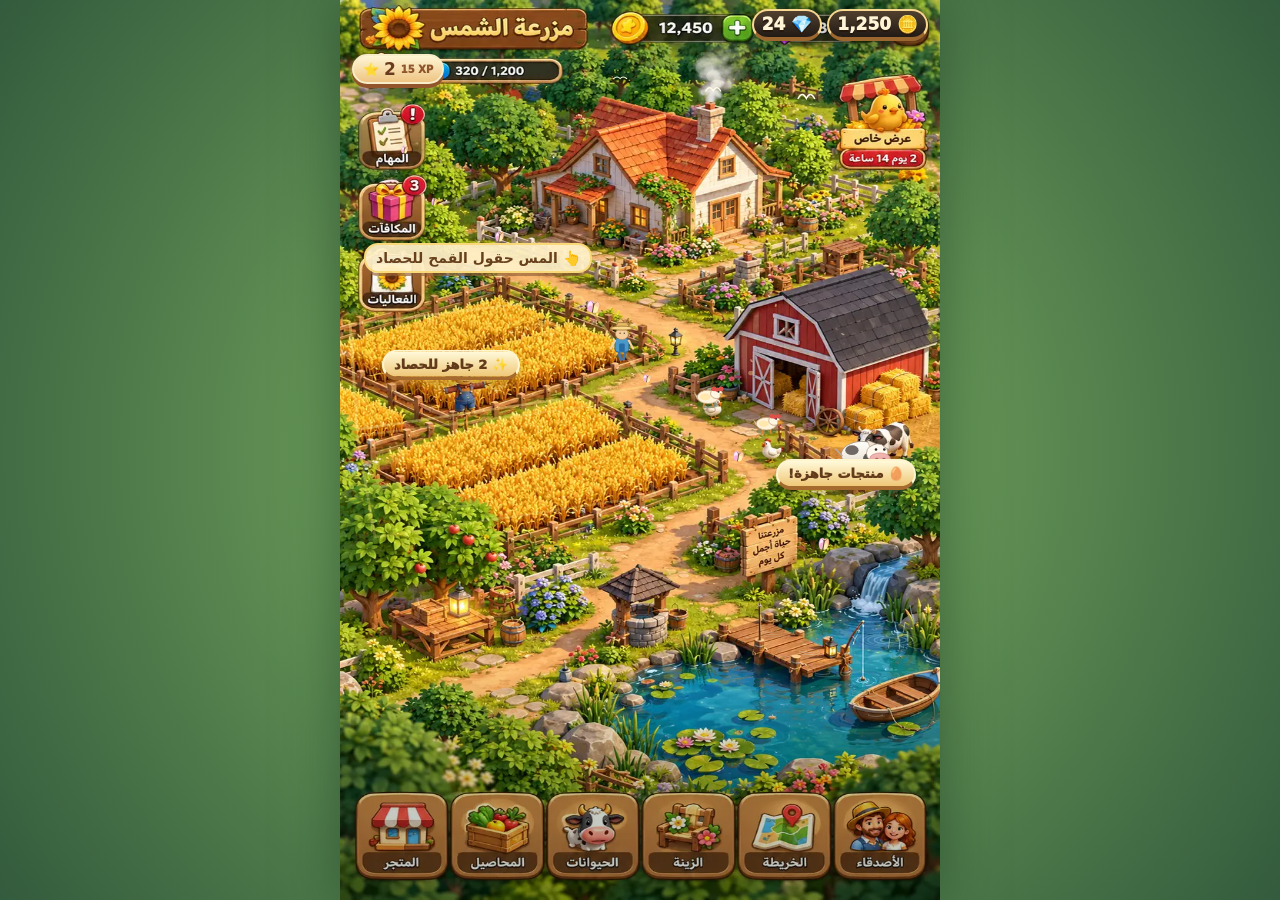
==== commit 56e4b215: "Bring Sunny Farm to life: animated growing fields, roaming farm animals, water, smoke, birds, butter" ====
--- a/sunny-farm/index.html
+++ b/sunny-farm/index.html
@@ -45,9 +45,19 @@
 .badge{display:inline-flex;gap:4px;background:#fff6d5;border:1px solid #dfbf83;border-radius:30px;padding:5px 9px;font-size:12px;font-weight:1000;color:#714822;margin:4px}
 @media (min-width:600px){.stat{font-size:17px}.counter{font-size:14px}.bubble{font-size:13px}}
 @media(prefers-reduced-motion:reduce){*,*:before,*:after{animation-duration:.01ms!important;transition-duration:.01ms!important}}
+
+/* Phase 5: the illustration now has an independently animated living layer. */
+#alive{position:absolute;inset:0;width:100%;height:100%;z-index:2;pointer-events:none;display:block}
+#scene{transform:translateZ(0)}
+.hotspot{z-index:4}
+#fx{z-index:6}
+#light{z-index:3}
+body{user-select:none;-webkit-user-select:none}
+@media(prefers-reduced-motion:reduce){#alive{opacity:.88}}
+
 </style>
 </head><body><main id="frame" aria-label="مزرعة الشمس التفاعلية">
-<img id="scene" src="[data-uri]